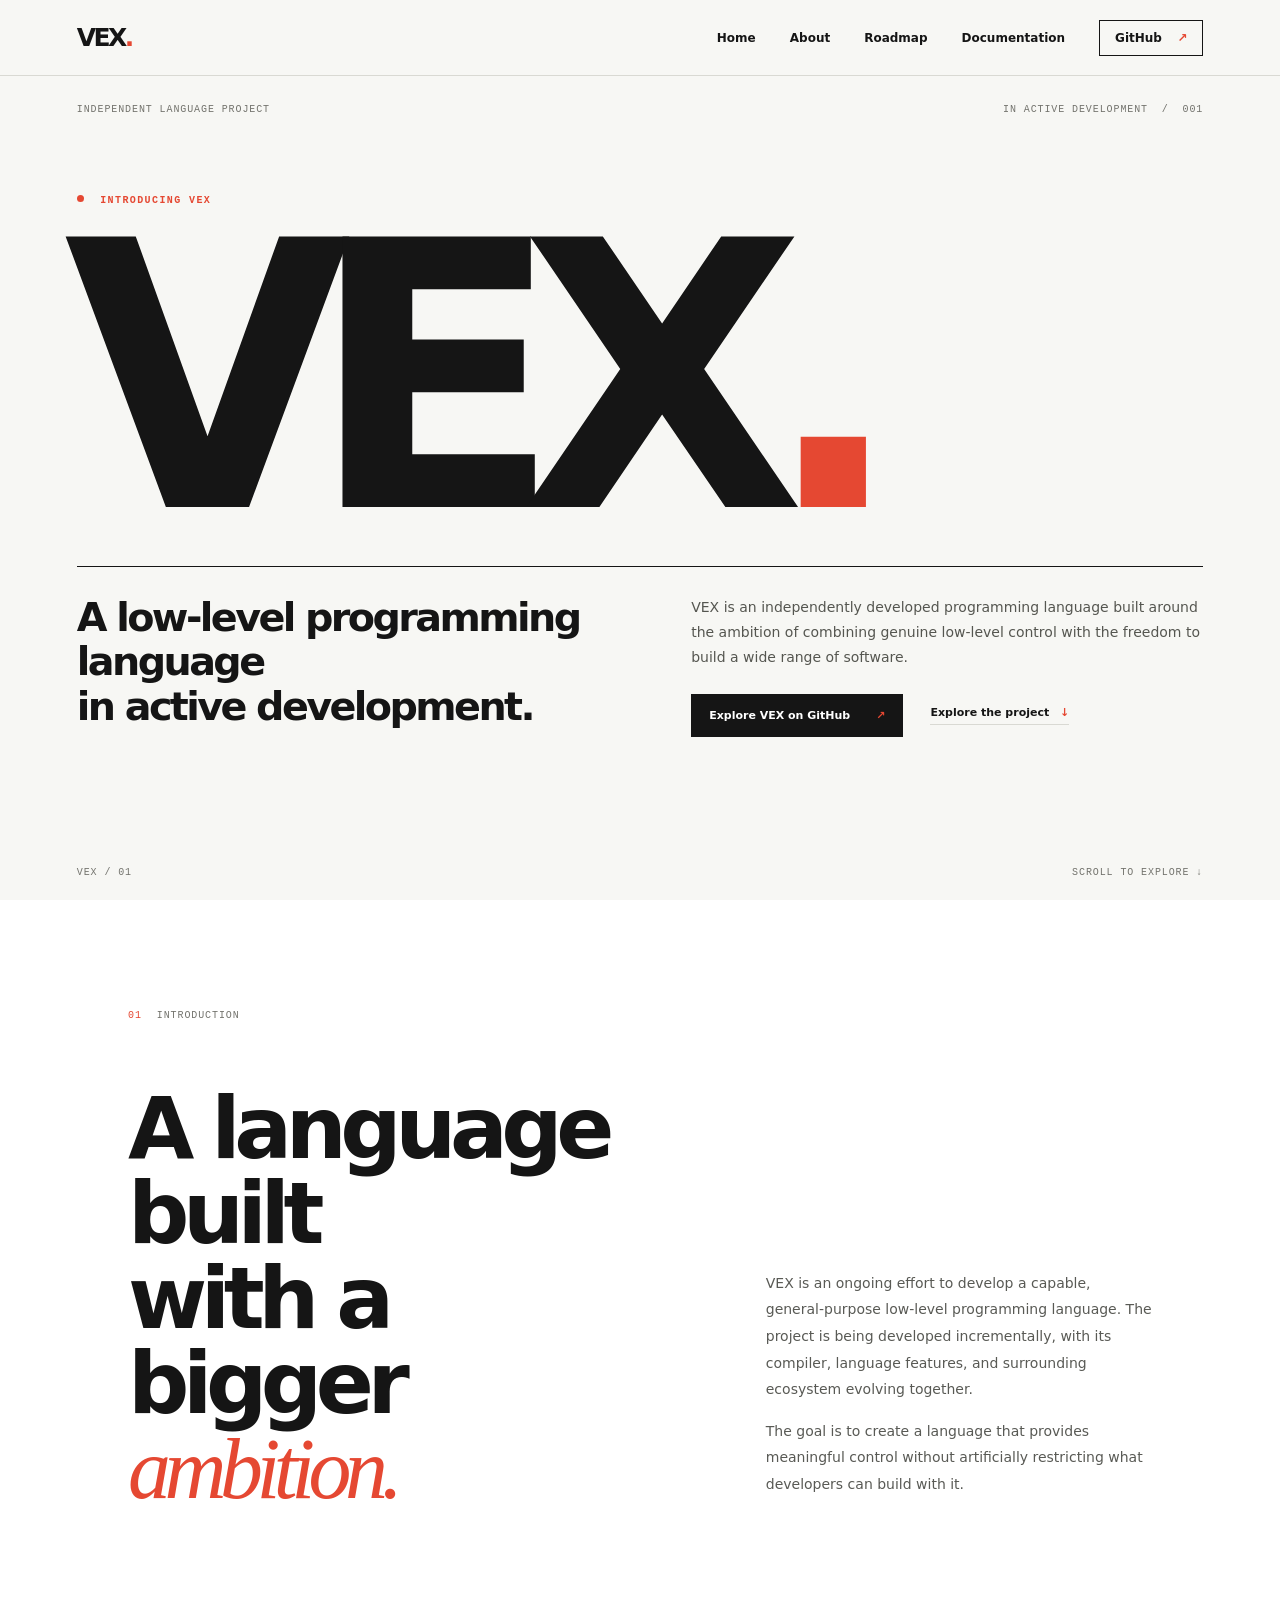
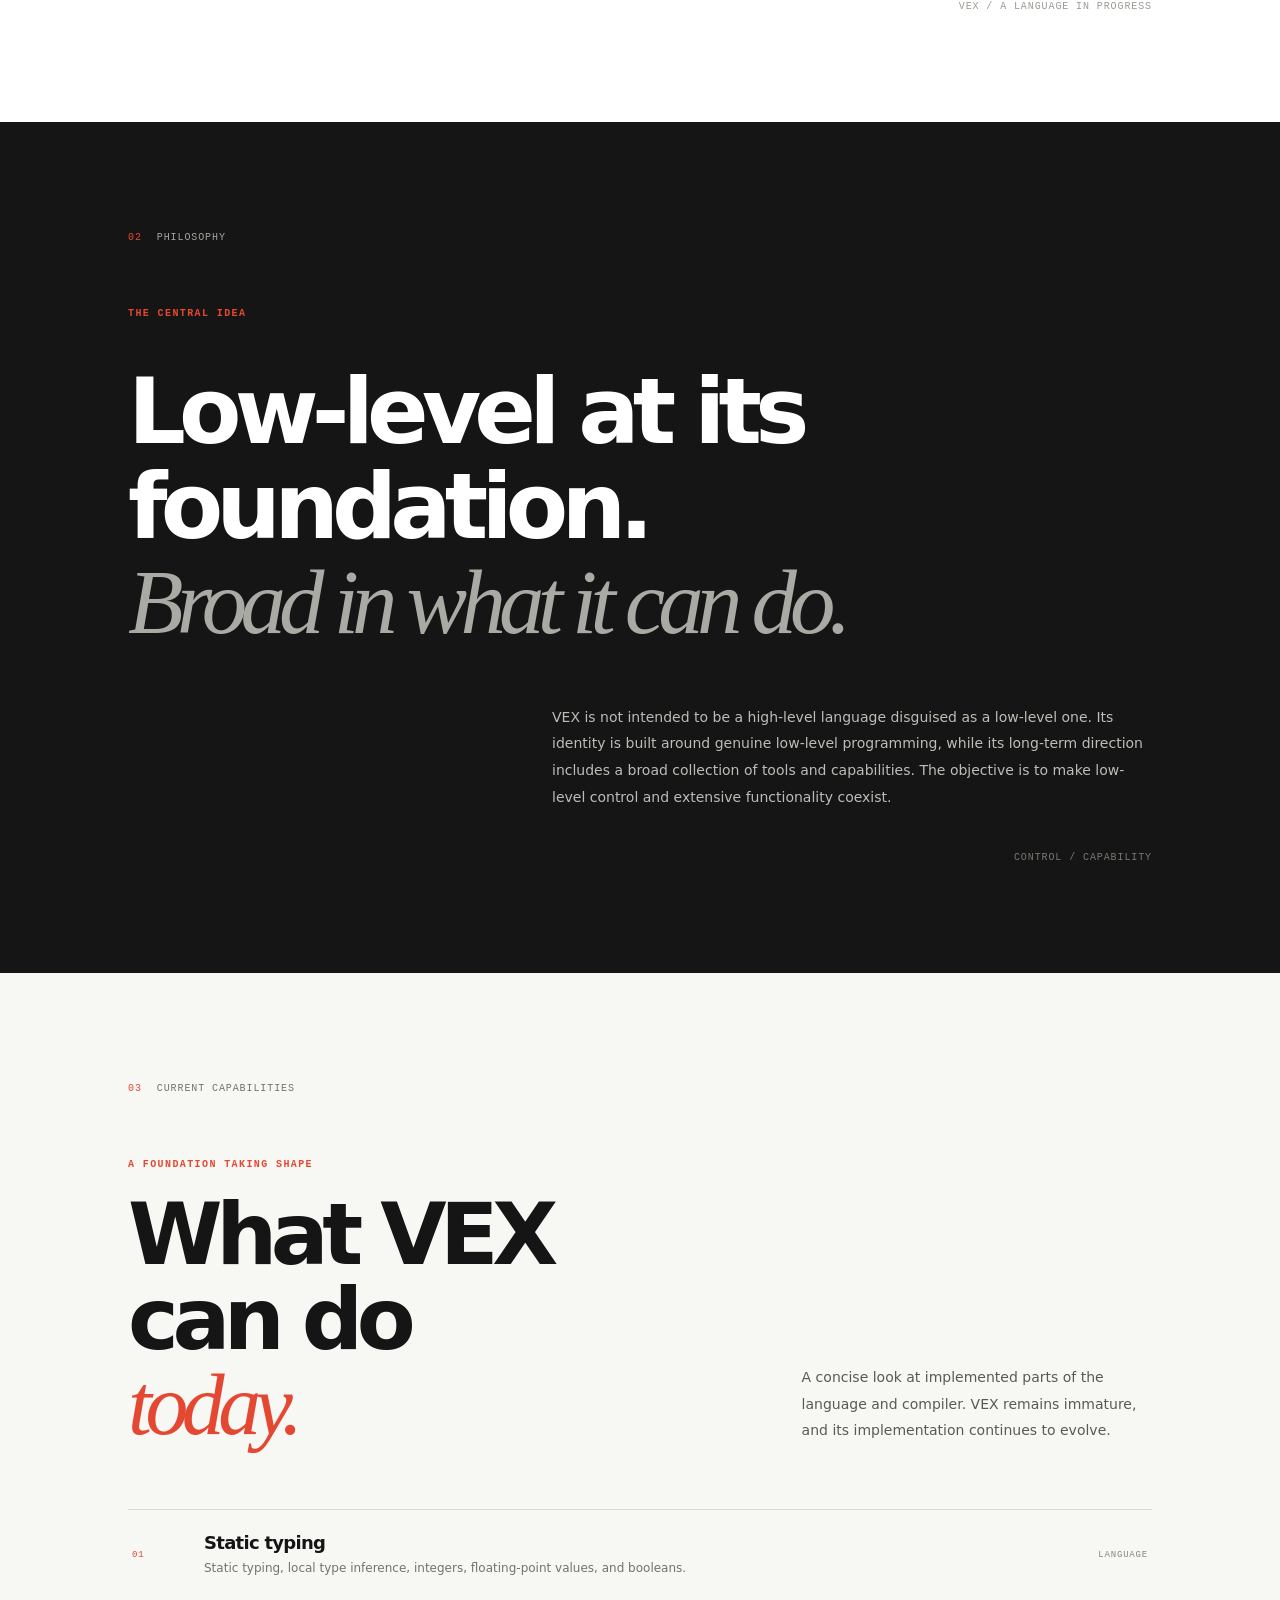
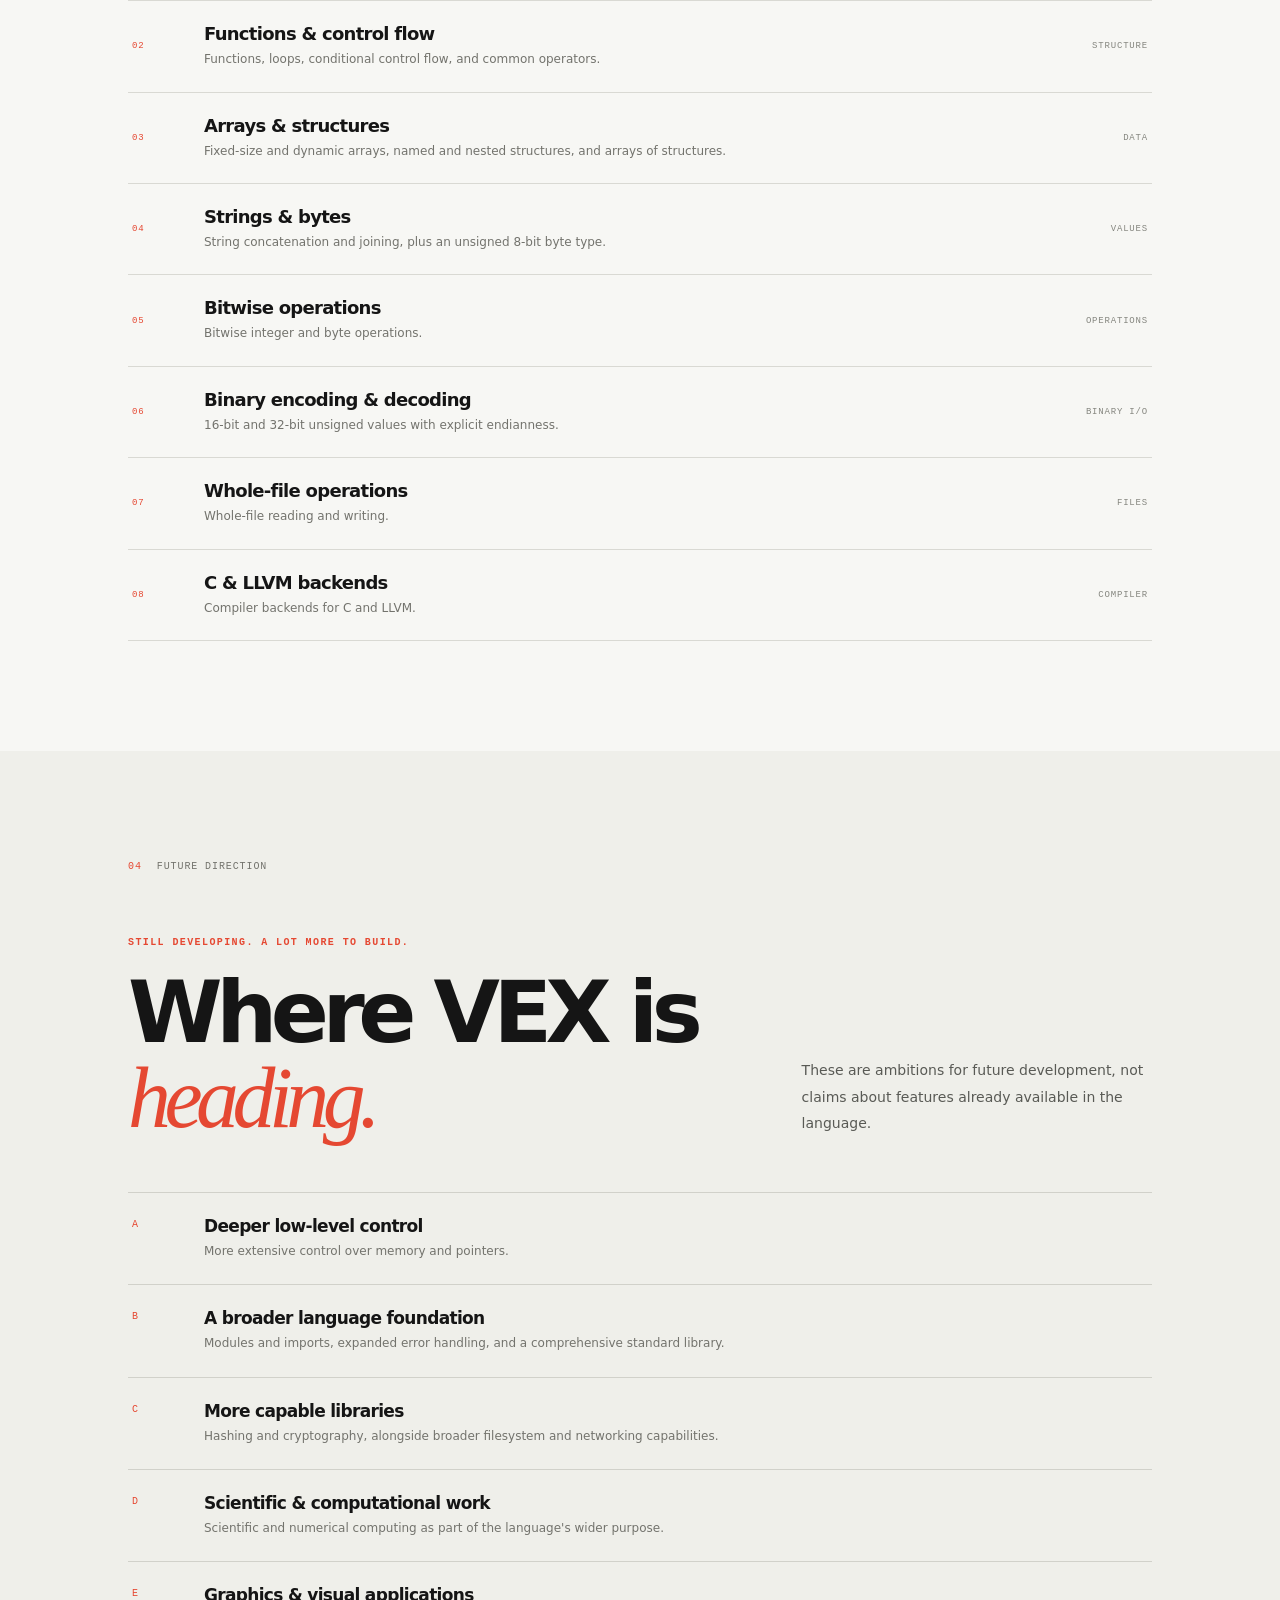
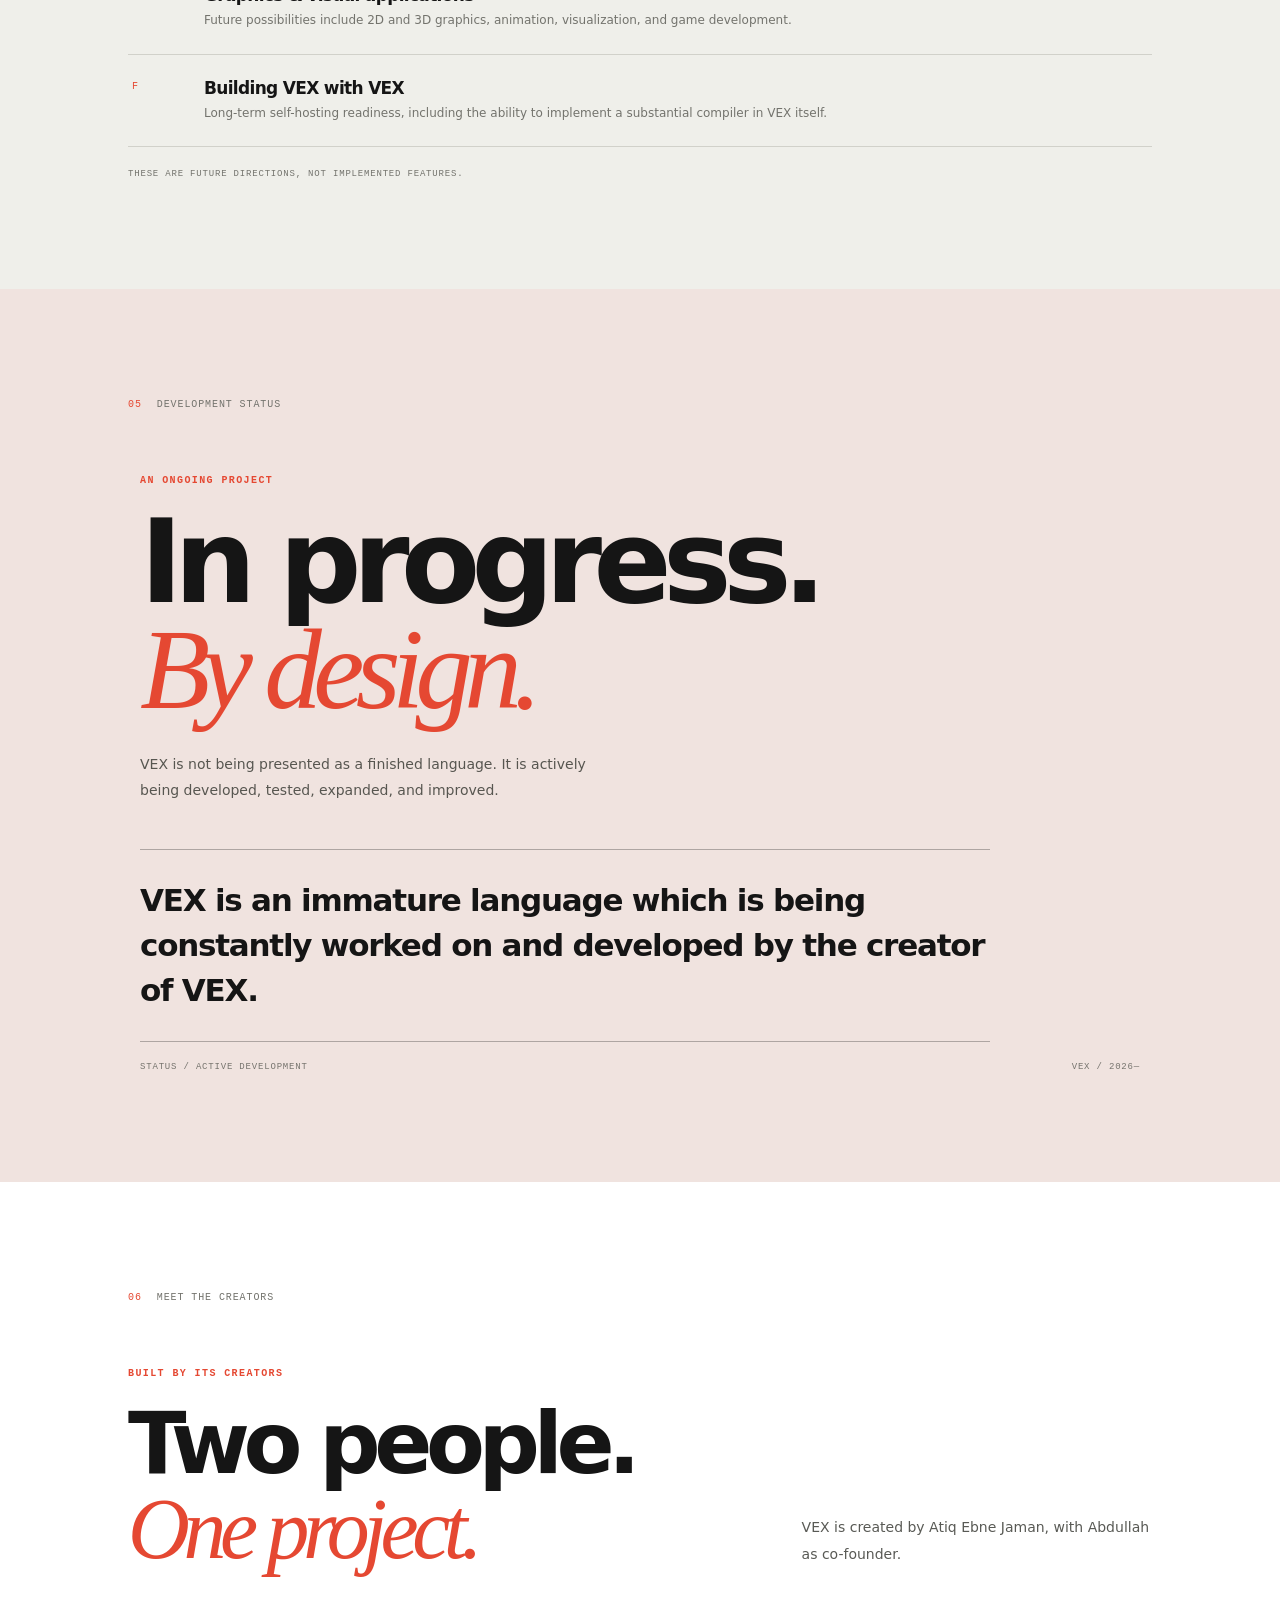
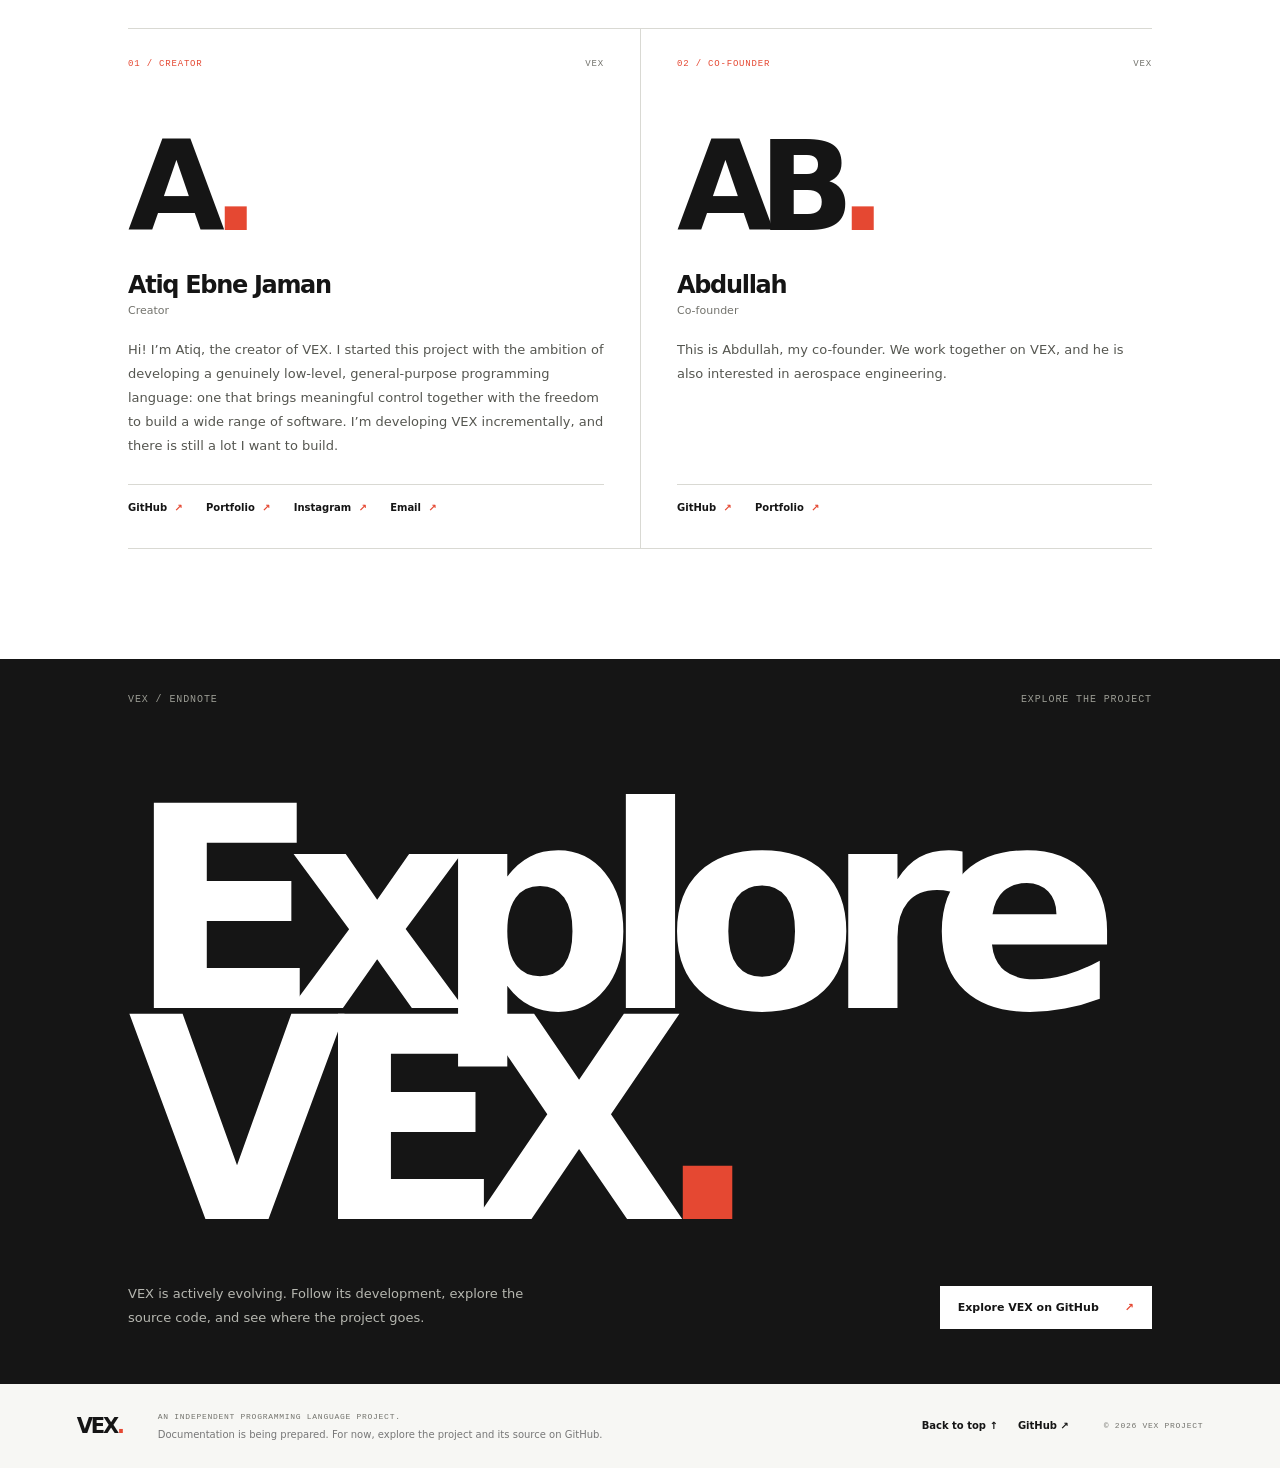
==== index.html @ d4cd7269 "Tighten capability descriptions and distinguish co-founder initials" ====
<!doctype html>
<html lang="en">
<head>
  <meta charset="utf-8">
  <meta name="viewport" content="width=device-width, initial-scale=1">
  <meta name="theme-color" content="#f7f7f4">
  <meta name="description" content="VEX is an independently developed, low-level general-purpose programming language created by Atiq Ebne Jaman, with Abdullah as co-founder.">
  <title>VEX — Low-level, general-purpose.</title>
  <link rel="stylesheet" href="styles.css">
</head>
<body>
  <header class="site-header">
    <a class="wordmark" href="#home" aria-label="VEX home">VEX<span>.</span></a>
    <button class="menu-toggle" type="button" aria-expanded="false" aria-controls="primary-nav" aria-label="Open navigation">
      <span></span><span></span>
    </button>
    <nav id="primary-nav" class="primary-nav" aria-label="Primary navigation">
      <a href="#home">Home</a>
      <a href="#about">About</a>
      <a href="#roadmap">Roadmap</a>
      <a href="#documentation">Documentation</a>
      <a class="nav-github" href="https://github.com/Atiqxyz/vex" target="_blank" rel="noopener noreferrer">GitHub <span aria-hidden="true">↗</span></a>
    </nav>
  </header>

  <main>
    <section class="hero" id="home">
      <div class="hero-meta mono">
        <span>INDEPENDENT LANGUAGE PROJECT</span>
        <span>IN ACTIVE DEVELOPMENT&nbsp; / &nbsp;001</span>
      </div>
      <div class="hero-main">
        <p class="eyebrow mono"><span class="red-dot"></span> Introducing VEX</p>
        <h1>VEX<span class="hero-mark">.</span></h1>
        <div class="hero-rule"></div>
        <div class="hero-bottom">
          <p class="hero-statement">A low-level programming language<br>in active development.</p>
          <div class="hero-copy">
            <p>VEX is an independently developed programming language built around the ambition of combining genuine low-level control with the freedom to build a wide range of software.</p>
            <div class="hero-actions">
              <a class="button button-dark" href="https://github.com/Atiqxyz/vex" target="_blank" rel="noopener noreferrer">Explore VEX on GitHub <span aria-hidden="true">↗</span></a>
              <a class="text-link" href="#about">Explore the project <span aria-hidden="true">↓</span></a>
            </div>
          </div>
        </div>
      </div>
      <div class="hero-index mono"><span>VEX / 01</span><span>SCROLL TO EXPLORE ↓</span></div>
    </section>

    <section class="intro section" id="about">
      <div class="section-top mono"><span>01</span><span>INTRODUCTION</span></div>
      <div class="split-layout">
        <h2>A language built<br>with a bigger <em>ambition.</em></h2>
        <div class="section-copy">
          <p>VEX is an ongoing effort to develop a capable, general-purpose low-level programming language. The project is being developed incrementally, with its compiler, language features, and surrounding ecosystem evolving together.</p>
          <p>The goal is to create a language that provides meaningful control without artificially restricting what developers can build with it.</p>
        </div>
      </div>
      <div class="section-signature mono">VEX / A LANGUAGE IN PROGRESS</div>
    </section>

    <section class="philosophy section">
      <div class="section-top mono"><span>02</span><span>PHILOSOPHY</span></div>
      <div class="philosophy-content">
        <p class="eyebrow mono">THE CENTRAL IDEA</p>
        <h2>Low-level at its foundation.<br><em>Broad in what it can do.</em></h2>
        <p class="philosophy-copy">VEX is not intended to be a high-level language disguised as a low-level one. Its identity is built around genuine low-level programming, while its long-term direction includes a broad collection of tools and capabilities. The objective is to make low-level control and extensive functionality coexist.</p>
        <span class="philosophy-index mono">CONTROL / CAPABILITY</span>
      </div>
    </section>

    <section class="capabilities section" id="capabilities">
      <div class="section-top mono"><span>03</span><span>CURRENT CAPABILITIES</span></div>
      <div class="section-heading">
        <div>
          <p class="eyebrow mono">A FOUNDATION TAKING SHAPE</p>
          <h2>What VEX can do<br><em>today.</em></h2>
        </div>
        <p class="section-intro">A concise look at implemented parts of the language and compiler. VEX remains immature, and its implementation continues to evolve.</p>
      </div>
      <div class="feature-list">
        <article class="feature-row"><span class="feature-number mono">01</span><div class="feature-text"><h3>Static typing</h3><p>Static typing, local type inference, integers, floating-point values, and booleans.</p></div><span class="feature-type mono">LANGUAGE</span></article>
        <article class="feature-row"><span class="feature-number mono">02</span><div class="feature-text"><h3>Functions & control flow</h3><p>Functions, loops, conditional control flow, and common operators.</p></div><span class="feature-type mono">STRUCTURE</span></article>
        <article class="feature-row"><span class="feature-number mono">03</span><div class="feature-text"><h3>Arrays & structures</h3><p>Fixed-size and dynamic arrays, named and nested structures, and arrays of structures.</p></div><span class="feature-type mono">DATA</span></article>
        <article class="feature-row"><span class="feature-number mono">04</span><div class="feature-text"><h3>Strings & bytes</h3><p>String concatenation and joining, plus an unsigned 8-bit byte type.</p></div><span class="feature-type mono">VALUES</span></article>
        <article class="feature-row"><span class="feature-number mono">05</span><div class="feature-text"><h3>Bitwise operations</h3><p>Bitwise integer and byte operations.</p></div><span class="feature-type mono">OPERATIONS</span></article>
        <article class="feature-row"><span class="feature-number mono">06</span><div class="feature-text"><h3>Binary encoding & decoding</h3><p>16-bit and 32-bit unsigned values with explicit endianness.</p></div><span class="feature-type mono">BINARY I/O</span></article>
        <article class="feature-row"><span class="feature-number mono">07</span><div class="feature-text"><h3>Whole-file operations</h3><p>Whole-file reading and writing.</p></div><span class="feature-type mono">FILES</span></article>
        <article class="feature-row"><span class="feature-number mono">08</span><div class="feature-text"><h3>C & LLVM backends</h3><p>Compiler backends for C and LLVM.</p></div><span class="feature-type mono">COMPILER</span></article>
      </div>
    </section>

    <section class="future section" id="roadmap">
      <div class="section-top mono"><span>04</span><span>FUTURE DIRECTION</span></div>
      <div class="section-heading future-heading">
        <div>
          <p class="eyebrow mono">STILL DEVELOPING. A LOT MORE TO BUILD.</p>
          <h2>Where VEX is<br><em>heading.</em></h2>
        </div>
        <p class="section-intro">These are ambitions for future development, not claims about features already available in the language.</p>
      </div>
      <div class="future-list">
        <article class="future-row"><span class="future-number mono">A</span><div><h3>Deeper low-level control</h3><p>More extensive control over memory and pointers.</p></div></article>
        <article class="future-row"><span class="future-number mono">B</span><div><h3>A broader language foundation</h3><p>Modules and imports, expanded error handling, and a comprehensive standard library.</p></div></article>
        <article class="future-row"><span class="future-number mono">C</span><div><h3>More capable libraries</h3><p>Hashing and cryptography, alongside broader filesystem and networking capabilities.</p></div></article>
        <article class="future-row"><span class="future-number mono">D</span><div><h3>Scientific & computational work</h3><p>Scientific and numerical computing as part of the language's wider purpose.</p></div></article>
        <article class="future-row"><span class="future-number mono">E</span><div><h3>Graphics & visual applications</h3><p>Future possibilities include 2D and 3D graphics, animation, visualization, and game development.</p></div></article>
        <article class="future-row"><span class="future-number mono">F</span><div><h3>Building VEX with VEX</h3><p>Long-term self-hosting readiness, including the ability to implement a substantial compiler in VEX itself.</p></div></article>
      </div>
      <p class="future-note mono">THESE ARE FUTURE DIRECTIONS, NOT IMPLEMENTED FEATURES.</p>
    </section>

    <section class="status section">
      <div class="section-top mono"><span>05</span><span>DEVELOPMENT STATUS</span></div>
      <div class="status-content">
        <p class="eyebrow mono">AN ONGOING PROJECT</p>
        <h2>In progress.<br><em>By design.</em></h2>
        <p class="status-copy">VEX is not being presented as a finished language. It is actively being developed, tested, expanded, and improved.</p>
        <blockquote>VEX is an immature language which is being constantly worked on and developed by the creator of VEX.</blockquote>
        <div class="status-footer mono"><span>STATUS / ACTIVE DEVELOPMENT</span><span>VEX / 2026—</span></div>
      </div>
    </section>

    <section class="people section" id="people">
      <div class="section-top mono"><span>06</span><span>MEET THE CREATORS</span></div>
      <div class="section-heading people-heading">
        <div>
          <p class="eyebrow mono">BUILT BY ITS CREATORS</p>
          <h2>Two people.<br><em>One project.</em></h2>
        </div>
        <p class="section-intro">VEX is created by Atiq Ebne Jaman, with Abdullah as co-founder.</p>
      </div>
      <div class="people-grid">
        <article class="person">
          <div class="person-meta mono"><span>01 / CREATOR</span><span>VEX</span></div>
          <div class="person-initials" aria-hidden="true">A<span>.</span></div>
          <h3>Atiq Ebne Jaman</h3>
          <p class="person-role">Creator</p>
          <p class="person-bio">Hi! I’m Atiq, the creator of VEX. I started this project with the ambition of developing a genuinely low-level, general-purpose programming language: one that brings meaningful control together with the freedom to build a wide range of software. I’m developing VEX incrementally, and there is still a lot I want to build.</p>
          <div class="person-links">
            <a href="https://github.com/Atiqxyz" target="_blank" rel="noopener noreferrer">GitHub <span>↗</span></a>
            <a href="https://atiq.onrender.com/" target="_blank" rel="noopener noreferrer">Portfolio <span>↗</span></a>
            <a href="https://www.instagram.com/atiqookin/" target="_blank" rel="noopener noreferrer">Instagram <span>↗</span></a>
            <a href="mailto:atiqongithub@gmail.com">Email <span>↗</span></a>
          </div>
        </article>
        <article class="person">
          <div class="person-meta mono"><span>02 / CO-FOUNDER</span><span>VEX</span></div>
          <div class="person-initials" aria-hidden="true">AB<span>.</span></div>
          <h3>Abdullah</h3>
          <p class="person-role">Co-founder</p>
          <p class="person-bio">This is Abdullah, my co-founder. We work together on VEX, and he is also interested in aerospace engineering.</p>
          <div class="person-links">
            <a href="https://github.com/Abdullah6926/" target="_blank" rel="noopener noreferrer">GitHub <span>↗</span></a>
            <a href="https://abdullah6926.github.io/ABDULLAHPerssonalProfile/" target="_blank" rel="noopener noreferrer">Portfolio <span>↗</span></a>
          </div>
        </article>
      </div>
    </section>

    <section class="closing section">
      <div class="closing-top mono"><span>VEX / ENDNOTE</span><span>EXPLORE THE PROJECT</span></div>
      <h2>Explore<br>VEX<span>.</span></h2>
      <div class="closing-bottom">
        <p>VEX is actively evolving. Follow its development, explore the source code, and see where the project goes.</p>
        <a class="button button-light" href="https://github.com/Atiqxyz/vex" target="_blank" rel="noopener noreferrer">Explore VEX on GitHub <span aria-hidden="true">↗</span></a>
      </div>
    </section>
  </main>

  <footer class="site-footer">
    <a class="footer-mark" href="#home">VEX<span>.</span></a>
    <div class="footer-center">
      <p class="mono">AN INDEPENDENT PROGRAMMING LANGUAGE PROJECT.</p>
      <p class="documentation-note" id="documentation">Documentation is being prepared. For now, explore the project and its source on GitHub.</p>
    </div>
    <div class="footer-links"><a href="#home">Back to top ↑</a><a href="https://github.com/Atiqxyz/vex" target="_blank" rel="noopener noreferrer">GitHub ↗</a></div>
    <span class="footer-copy mono">© <span id="year">2026</span> VEX PROJECT</span>
  </footer>
  <script src="script.js"></script>
</body>
</html>
---- styles.css ----
:root{
  --paper:#f7f7f4;
  --white:#fff;
  --ink:#151515;
  --muted:#73736d;
  --line:#d9d9d3;
  --soft:#efefea;
  --accent:#e54832;
  --sans:Inter,ui-sans-serif,system-ui,-apple-system,BlinkMacSystemFont,"Segoe UI",sans-serif;
  --mono:"SFMono-Regular",Consolas,"Liberation Mono",monospace;
}
*{box-sizing:border-box}
html{scroll-behavior:smooth;scroll-padding-top:82px}
body{margin:0;background:var(--paper);color:var(--ink);font-family:var(--sans);-webkit-font-smoothing:antialiased}
a{color:inherit;text-decoration:none}
button{font:inherit}
.mono{font-family:var(--mono);font-size:10px;letter-spacing:.09em;text-transform:uppercase}
.site-header{height:76px;padding:0 6vw;display:flex;align-items:center;justify-content:space-between;border-bottom:1px solid var(--line);position:sticky;top:0;z-index:20;background:rgba(247,247,244,.96);backdrop-filter:blur(10px)}
.wordmark,.footer-mark{font-size:25px;font-weight:850;letter-spacing:-.105em}
.wordmark span,.footer-mark span{color:var(--accent)}
.primary-nav{display:flex;align-items:center;gap:34px;font-size:12px;font-weight:600}
.primary-nav a{transition:color .18s ease}
.primary-nav a:hover,.footer-links a:hover,.person-links a:hover{color:var(--accent)}
.nav-github{border:1px solid var(--ink);padding:10px 15px}
.nav-github span{color:var(--accent);margin-left:11px}
.menu-toggle{display:none}
.hero{min-height:calc(100svh - 76px);padding:28px 6vw 22px;display:flex;flex-direction:column;overflow:hidden}
.hero-meta,.hero-index{display:flex;justify-content:space-between;color:var(--muted)}
.hero-main{width:100%;max-width:1500px;margin:auto}
.eyebrow{margin:0;color:var(--accent);font-size:10px;font-weight:650;letter-spacing:.14em}
.red-dot{display:inline-block;width:7px;height:7px;margin:0 9px 1px 0;border-radius:50%;background:var(--accent)}
.hero h1{font-size:clamp(150px,29vw,430px);line-height:.76;letter-spacing:-.115em;font-weight:850;margin:32px 0 46px  -.035em}
.hero-mark{color:var(--accent)}
.hero-rule{height:1px;background:var(--ink);width:100%}
.hero-bottom{display:grid;grid-template-columns:1fr 1fr;gap:8vw;padding-top:28px}
.hero-statement{font-size:clamp(22px,3.1vw,43px);line-height:1.12;letter-spacing:-.065em;font-weight:650;margin:0}
.hero-copy{max-width:560px}
.hero-copy>p{font-size:14px;line-height:1.8;color:#555650;margin:0 0 24px}
.hero-actions{display:flex;align-items:center;gap:27px;flex-wrap:wrap}
.button{display:inline-flex;align-items:center;justify-content:space-between;gap:26px;padding:15px 18px;font-size:11px;font-weight:700;transition:background .2s,color .2s,transform .2s}
.button:hover{transform:translateY(-2px)}
.button-dark{background:var(--ink);color:var(--white)}
.button-dark:hover{background:var(--accent)}
.button-dark span,.button-light span{color:var(--accent)}
.text-link{font-size:11px;font-weight:650;border-bottom:1px solid var(--line);padding:0 0 5px}
.text-link span{color:var(--accent);margin-left:7px}
.hero-index{padding-top:50px;color:var(--muted)}
.section{padding:110px 10vw;position:relative}
.section-top{display:flex;align-items:center;gap:15px;margin-bottom:65px;color:var(--muted)}
.section-top span:first-child{color:var(--accent)}
.split-layout{display:grid;grid-template-columns:1.15fr .85fr;gap:9vw;align-items:end;max-width:1300px;margin:0 auto}
h2{font-weight:690;letter-spacing:-.075em}
.split-layout h2,.section-heading h2{font-size:clamp(47px,6.7vw,92px);line-height:.99;margin:0}
h2 em{font-family:Georgia,"Times New Roman",serif;font-weight:400;letter-spacing:-.075em;color:var(--accent)}
.section-copy{max-width:470px}
.section-copy p,.philosophy-copy,.section-intro{font-size:14px;line-height:1.9;color:#595a55;margin:0 0 15px}
.section-signature{margin:88px 0 0 auto;text-align:right;color:#999a92}
.intro{background:var(--white)}
.philosophy{background:var(--ink);color:var(--white)}
.philosophy .section-top{color:#a5a59e}
.philosophy-content{max-width:1180px;margin:0 auto}
.philosophy .eyebrow{color:var(--accent)}
.philosophy h2{font-size:clamp(45px,7.1vw,98px);line-height:1.05;margin:45px 0 53px}
.philosophy h2 em{color:#a9aaa4}
.philosophy-copy{max-width:600px;color:#bcbdb6;margin-left:auto}
.philosophy-index{display:block;text-align:right;color:#777971;margin-top:42px}
.capabilities{background:var(--paper)}
.section-heading{display:grid;grid-template-columns:1fr .6fr;gap:7vw;align-items:end;max-width:1300px;margin:0 auto 60px}
.section-heading .eyebrow{margin-bottom:22px}
.section-intro{max-width:390px;margin:0 0 5px}
.feature-list{max-width:1250px;margin:0 auto;border-top:1px solid var(--line)}
.feature-row{display:grid;grid-template-columns:48px 1fr 115px;gap:24px;align-items:center;padding:22px 4px;border-bottom:1px solid var(--line);transition:padding .2s ease}
.feature-row:hover{padding-left:13px}
.feature-number,.feature-type{font-size:9px;color:var(--accent)}
.feature-text h3,.future-row h3{font-size:18px;letter-spacing:-.04em;margin:0 0 5px;font-weight:650}
.feature-text p,.future-row p{font-size:12px;line-height:1.7;color:var(--muted);margin:0}
.feature-type{text-align:right;color:#85867f}
.future{background:var(--soft)}
.future-heading{margin-bottom:50px}
.future-list{max-width:1250px;margin:0 auto;border-top:1px solid #d1d1ca}
.future-row{display:grid;grid-template-columns:48px 1fr;gap:24px;padding:23px 4px;border-bottom:1px solid #d1d1ca;align-items:start}
.future-number{color:var(--accent);font-size:10px;padding-top:3px}
.future-row h3{font-size:17px}
.future-note{max-width:1250px;margin:22px auto 0;color:var(--muted);font-size:9px}
.status{background:#f0e3df}
.status-content{max-width:1000px;margin:0 auto}
.status .eyebrow{margin-bottom:23px}
.status h2{font-size:clamp(60px,9vw,122px);line-height:.92;margin:0 0 30px}
.status h2 em{color:var(--accent)}
.status-copy{max-width:480px;color:#575650;font-size:14px;line-height:1.85;margin:0 0 45px}
.status blockquote{max-width:850px;font-size:clamp(19px,2.6vw,31px);line-height:1.45;letter-spacing:-.04em;font-weight:600;margin:0;padding:28px 0;border-top:1px solid rgba(21,21,21,.3);border-bottom:1px solid rgba(21,21,21,.3)}
.status-footer{display:flex;justify-content:space-between;color:#76746e;margin-top:20px;font-size:9px}
.people{background:var(--white)}
.people-heading{margin-bottom:55px}
.people-grid{display:grid;grid-template-columns:1fr 1fr;max-width:1250px;margin:0 auto;border-top:1px solid var(--line);border-bottom:1px solid var(--line)}
.person{padding:30px 36px 35px 0}
.person+ .person{border-left:1px solid var(--line);padding-left:36px;padding-right:0}
.person-meta{display:flex;justify-content:space-between;color:var(--muted);font-size:9px}
.person-meta span:first-child{color:var(--accent)}
.person-initials{font-size:clamp(76px,10vw,125px);font-weight:800;letter-spacing:-.12em;line-height:1;margin:55px 0 22px}
.person-initials span{color:var(--accent)}
.person h3{font-size:24px;letter-spacing:-.055em;margin:0}
.person-role{font-size:11px;color:var(--muted);margin:5px 0 21px}
.person-bio{font-size:13px;line-height:1.85;color:#555650;max-width:520px;min-height:120px;margin:0 0 26px}
.person-links{display:flex;gap:13px 23px;flex-wrap:wrap;border-top:1px solid var(--line);padding-top:17px}
.person-links a{font-size:10px;font-weight:700;transition:color .18s}
.person-links a span{color:var(--accent);margin-left:4px}
.closing{background:var(--ink);color:var(--white);min-height:580px;padding-top:35px;padding-bottom:55px}
.closing-top{display:flex;justify-content:space-between;color:#9b9c94}
.closing h2{font-size:clamp(115px,22vw,300px);line-height:.75;letter-spacing:-.12em;margin:100px 0 55px}
.closing h2 span{color:var(--accent)}
.closing-bottom{display:flex;justify-content:space-between;align-items:end;gap:30px}
.closing-bottom p{max-width:400px;color:#b6b7b0;font-size:13px;line-height:1.8;margin:0}
.button-light{background:var(--white);color:var(--ink)}
.button-light:hover{background:var(--accent);color:var(--white)}
.site-footer{display:grid;grid-template-columns:auto 1fr auto auto;align-items:center;gap:35px;padding:28px 6vw;background:var(--paper)}
.footer-mark{font-size:21px}
.footer-center .mono{font-size:8px;color:var(--muted);margin:0 0 8px}
.documentation-note{font-size:10px;color:#777;margin:0}
.footer-links{display:flex;gap:20px;font-size:10px;font-weight:650}
.footer-copy{white-space:nowrap;color:var(--muted);font-size:8px}
.menu-toggle{border:0;background:none}
@media(prefers-reduced-motion:reduce){html{scroll-behavior:auto}*,*::before,*::after{transition-duration:.01ms!important;animation-duration:.01ms!important}}
@media(max-width:850px){
  .site-header{height:68px;padding:0 6vw}
  .menu-toggle{display:flex;flex-direction:column;gap:6px;padding:12px;z-index:22;cursor:pointer}
  .menu-toggle span{width:22px;height:1px;background:var(--ink);display:block;transition:transform .2s}
  .menu-toggle[aria-expanded=true] span:first-child{transform:translateY(3.5px) rotate(45deg)}
  .menu-toggle[aria-expanded=true] span:last-child{transform:translateY(-3.5px) rotate(-45deg)}
  .primary-nav{position:absolute;left:0;right:0;top:67px;display:none;flex-direction:column;align-items:stretch;gap:0;padding:16px 6vw 24px;background:var(--paper);border-bottom:1px solid var(--line)}
  .primary-nav.is-open{display:flex}
  .primary-nav a{padding:14px 0;border-bottom:1px solid var(--line)}
  .primary-nav .nav-github{margin-top:12px;padding:13px!important;border:1px solid var(--ink);text-align:center}
  .section{padding:86px 7vw}
  .section-top{margin-bottom:48px}
  .split-layout{grid-template-columns:1fr;gap:30px}
  .section-copy{margin-left:auto}
  .section-heading{grid-template-columns:1fr;gap:23px}
  .section-intro{margin-left:auto}
  .philosophy h2{font-size:clamp(43px,8vw,72px)}
  .people-grid{gap:0}
  .person{padding-right:24px}
  .person+.person{padding-left:24px}
  .person-bio{min-height:165px}
  .site-footer{grid-template-columns:auto 1fr;gap:20px 28px}
  .footer-links{grid-column:1;grid-row:2}
  .footer-copy{grid-column:2;grid-row:2;text-align:right}
}
@media(max-width:560px){
  .hero{min-height:calc(100svh - 68px);padding:21px 6vw 18px}
  .hero-meta{font-size:8px;gap:12px}
  .hero-meta span:last-child{text-align:right;max-width:140px}
  .hero h1{font-size:clamp(142px,31vw,210px);margin:48px 0 40px -.045em}
  .hero-bottom{grid-template-columns:1fr;gap:22px;padding-top:23px}
  .hero-statement{font-size:28px}
  .hero-copy>p{font-size:13px}
  .hero-index{font-size:8px;padding-top:38px}
  .section{padding:75px 6vw}
  .section-top{font-size:9px;margin-bottom:38px}
  .split-layout h2,.section-heading h2{font-size:clamp(47px,12vw,68px)}
  .section-copy p,.section-intro{font-size:13px}
  .section-signature{margin-top:56px;font-size:8px}
  .philosophy h2{font-size:clamp(42px,10vw,58px);margin:35px 0}
  .philosophy-copy{font-size:13px}
  .feature-row{grid-template-columns:27px 1fr;gap:14px;padding:20px 0}
  .feature-type{display:none}
  .feature-text h3{font-size:16px}
  .feature-text p,.future-row p{font-size:11px}
  .future-row{grid-template-columns:28px 1fr;gap:14px;padding:20px 0}
  .future-row h3{font-size:16px}
  .status h2{font-size:clamp(58px,14vw,88px)}
  .status-copy{font-size:13px}
  .status blockquote{font-size:21px}
  .status-footer{font-size:8px;gap:20px}
  .people-grid{grid-template-columns:1fr}
  .person,.person+.person{padding:26px 0 30px;border-left:0}
  .person+.person{border-top:1px solid var(--line)}
  .person-initials{font-size:92px;margin:40px 0 15px}
  .person-bio{min-height:0;font-size:12px}
  .closing{min-height:510px}
  .closing-top{font-size:8px;gap:15px}
  .closing h2{font-size:clamp(116px,27vw,160px);margin:120px 0 45px}
  .closing-bottom{align-items:flex-start;flex-direction:column}
  .closing-bottom p{font-size:12px}
  .site-footer{grid-template-columns:1fr 1fr;gap:17px}
  .footer-mark{grid-column:1}
  .footer-center{grid-column:1/-1;grid-row:2}
  .footer-links{grid-column:1;grid-row:3}
  .footer-copy{grid-column:2;grid-row:3}
}
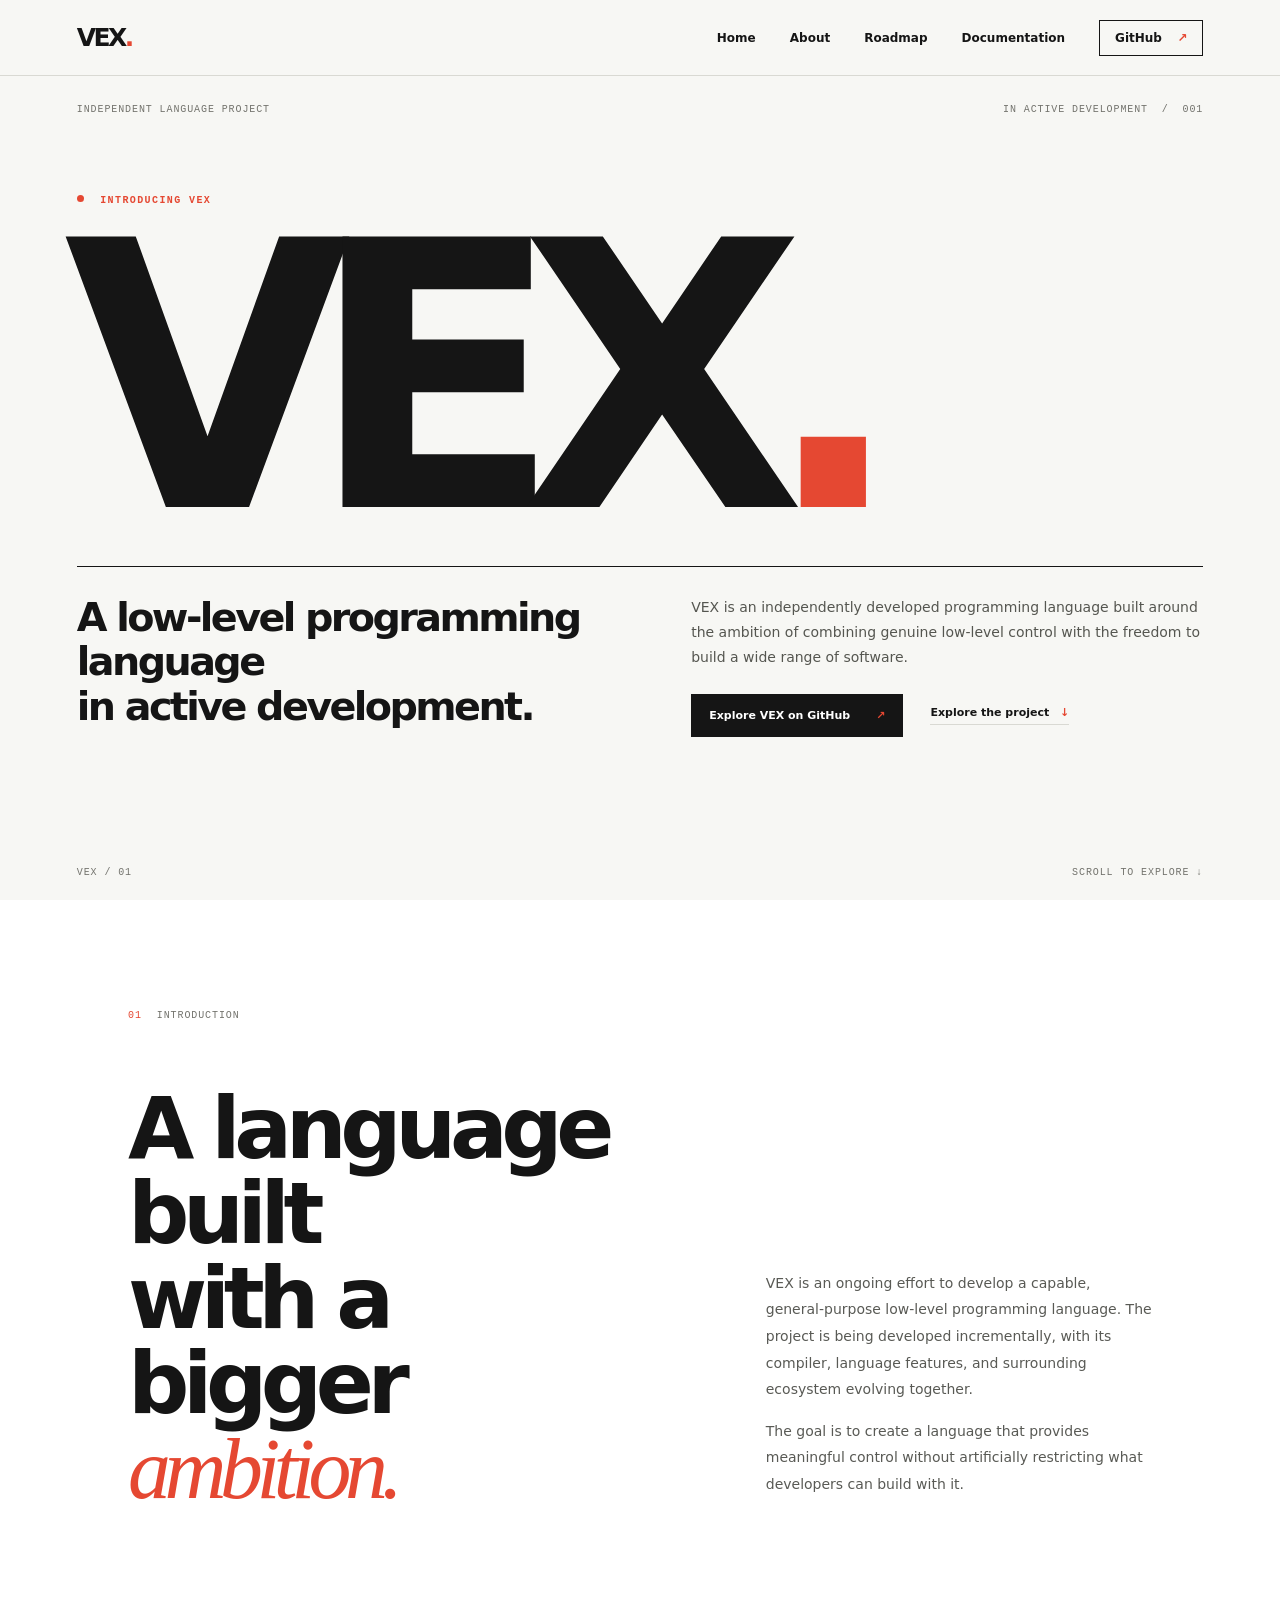
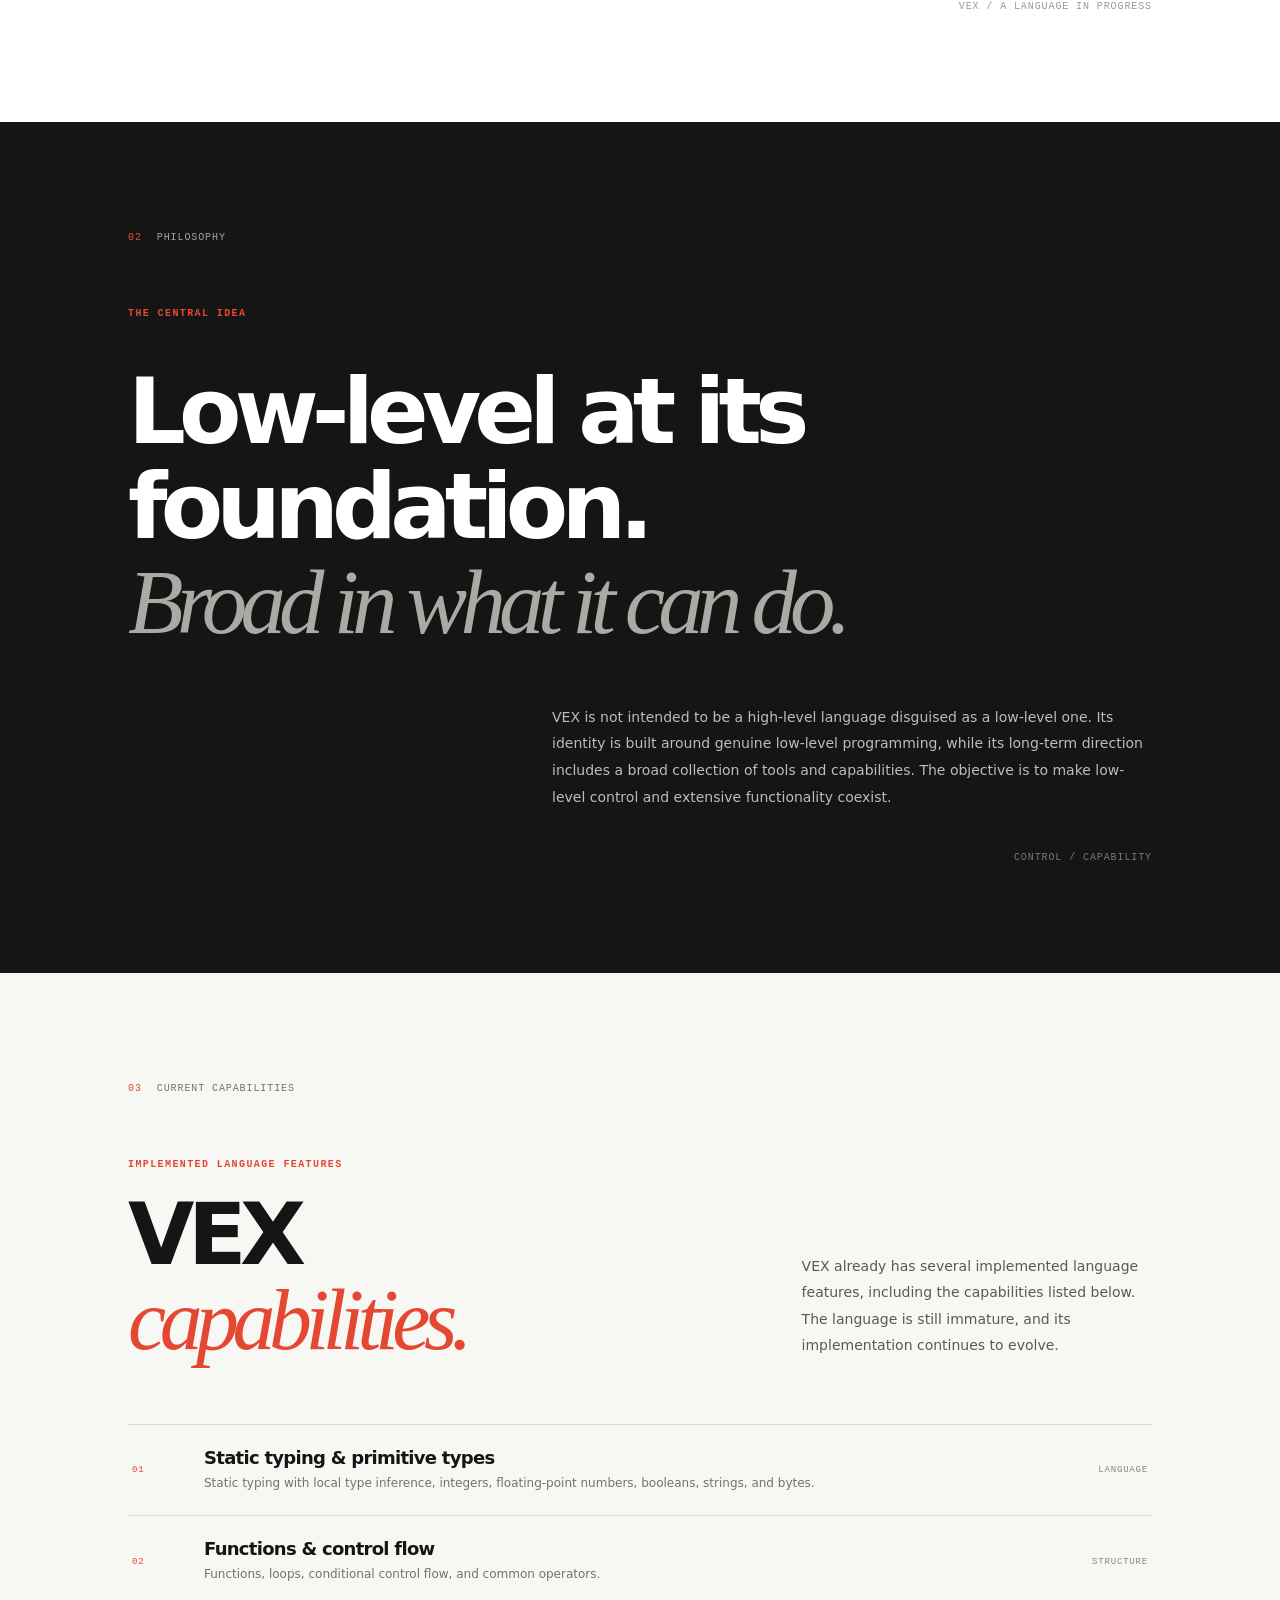
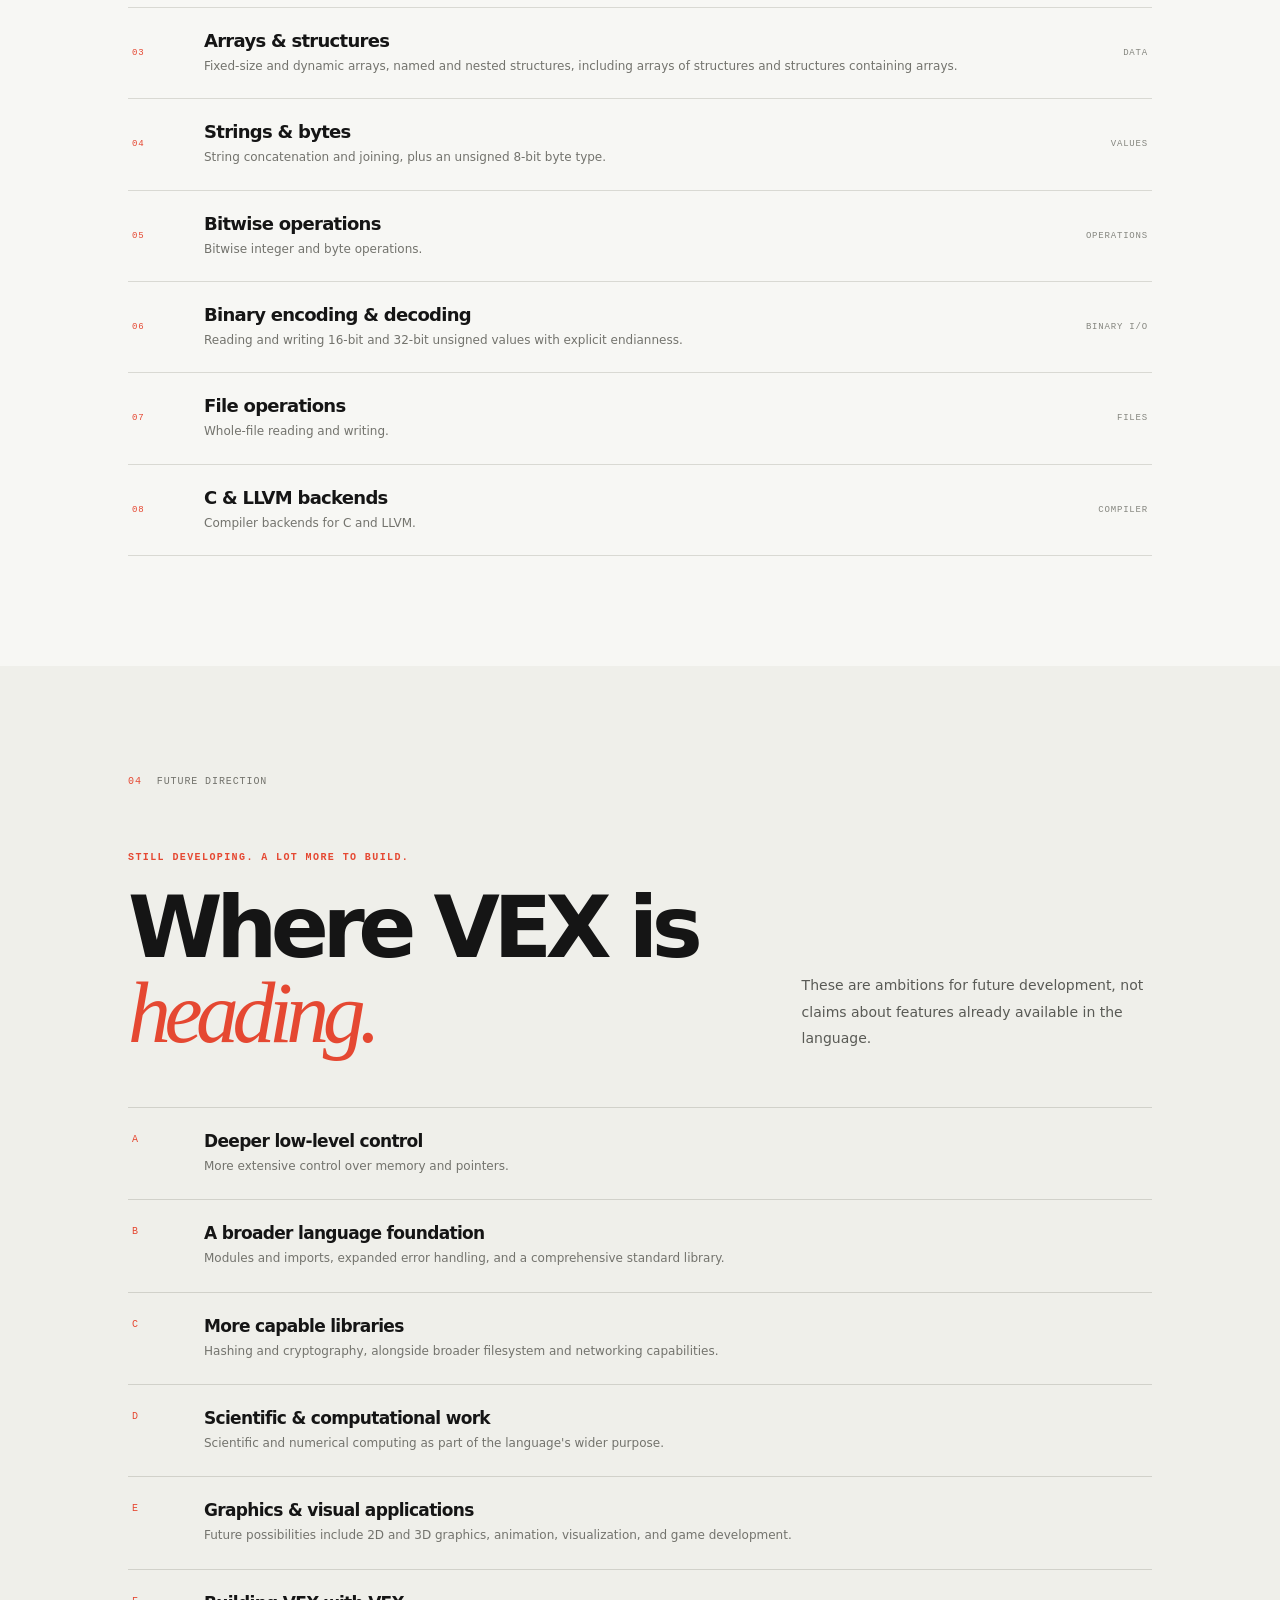
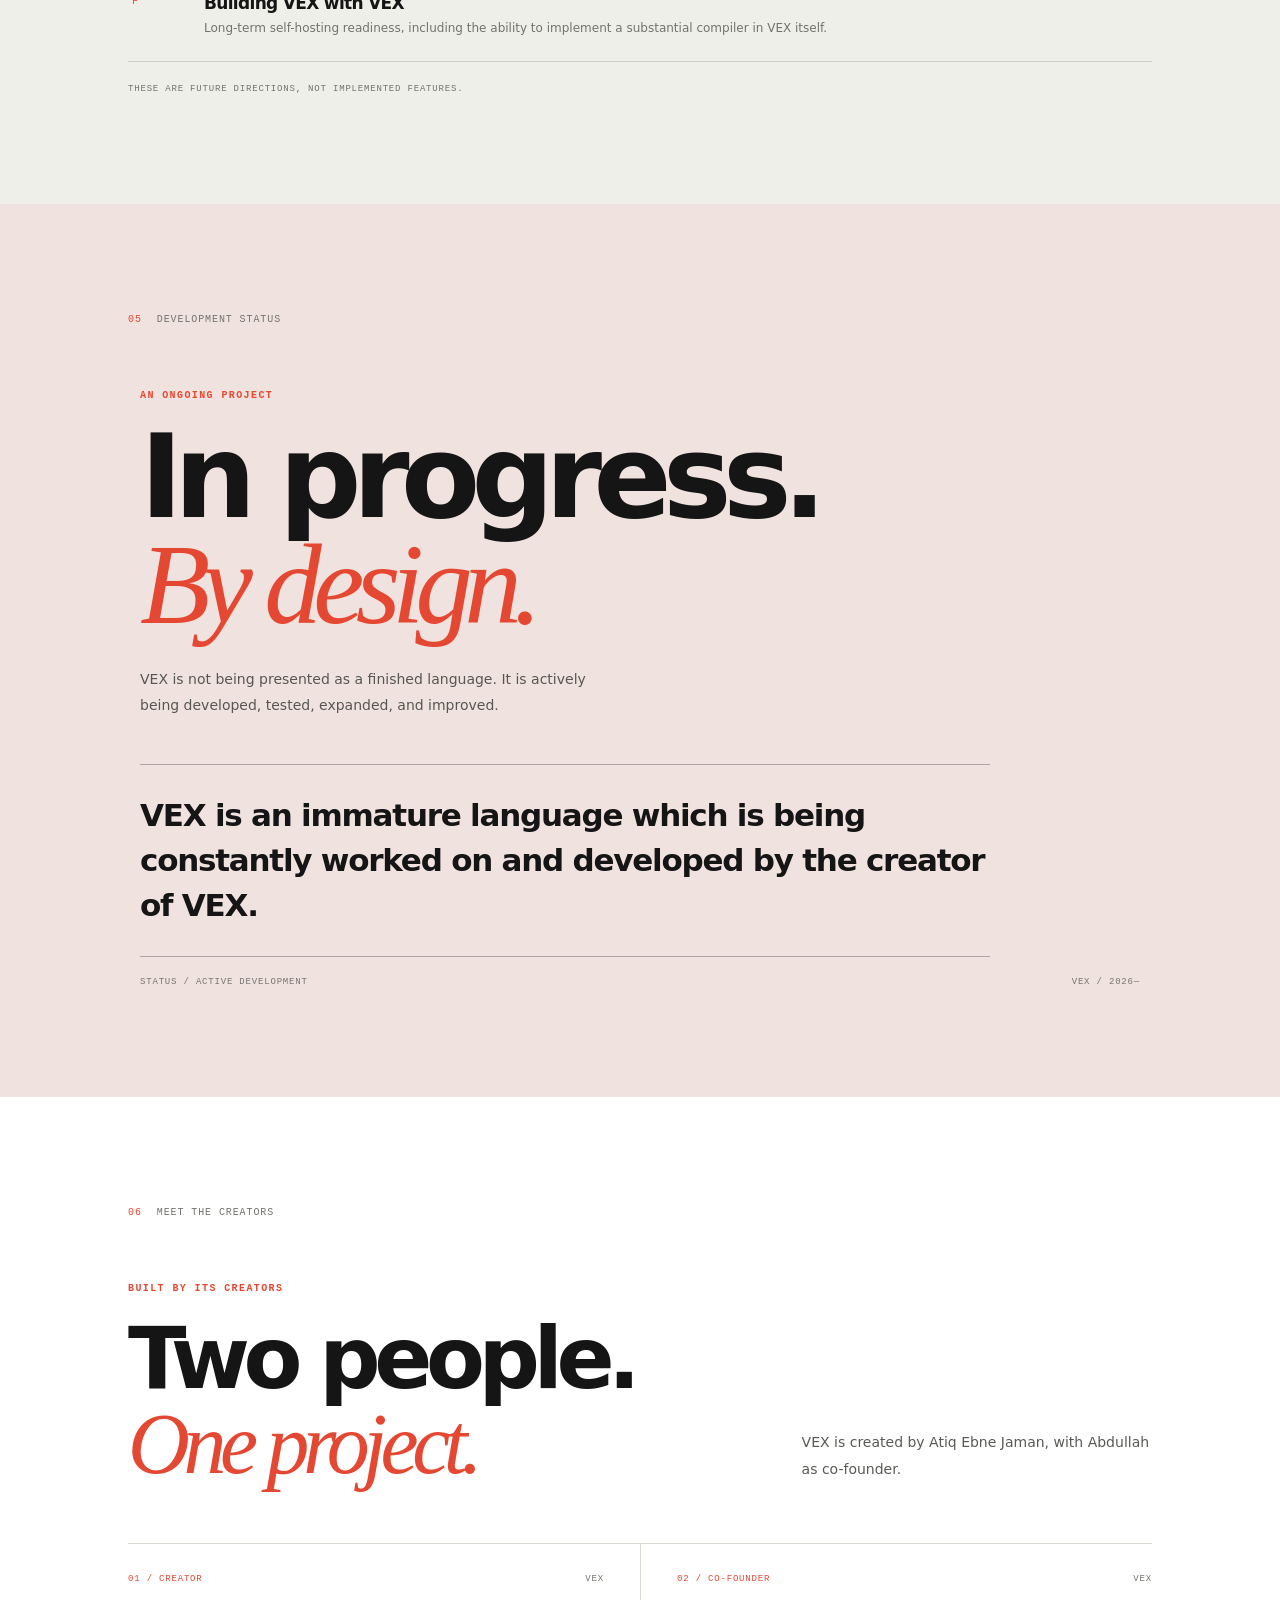
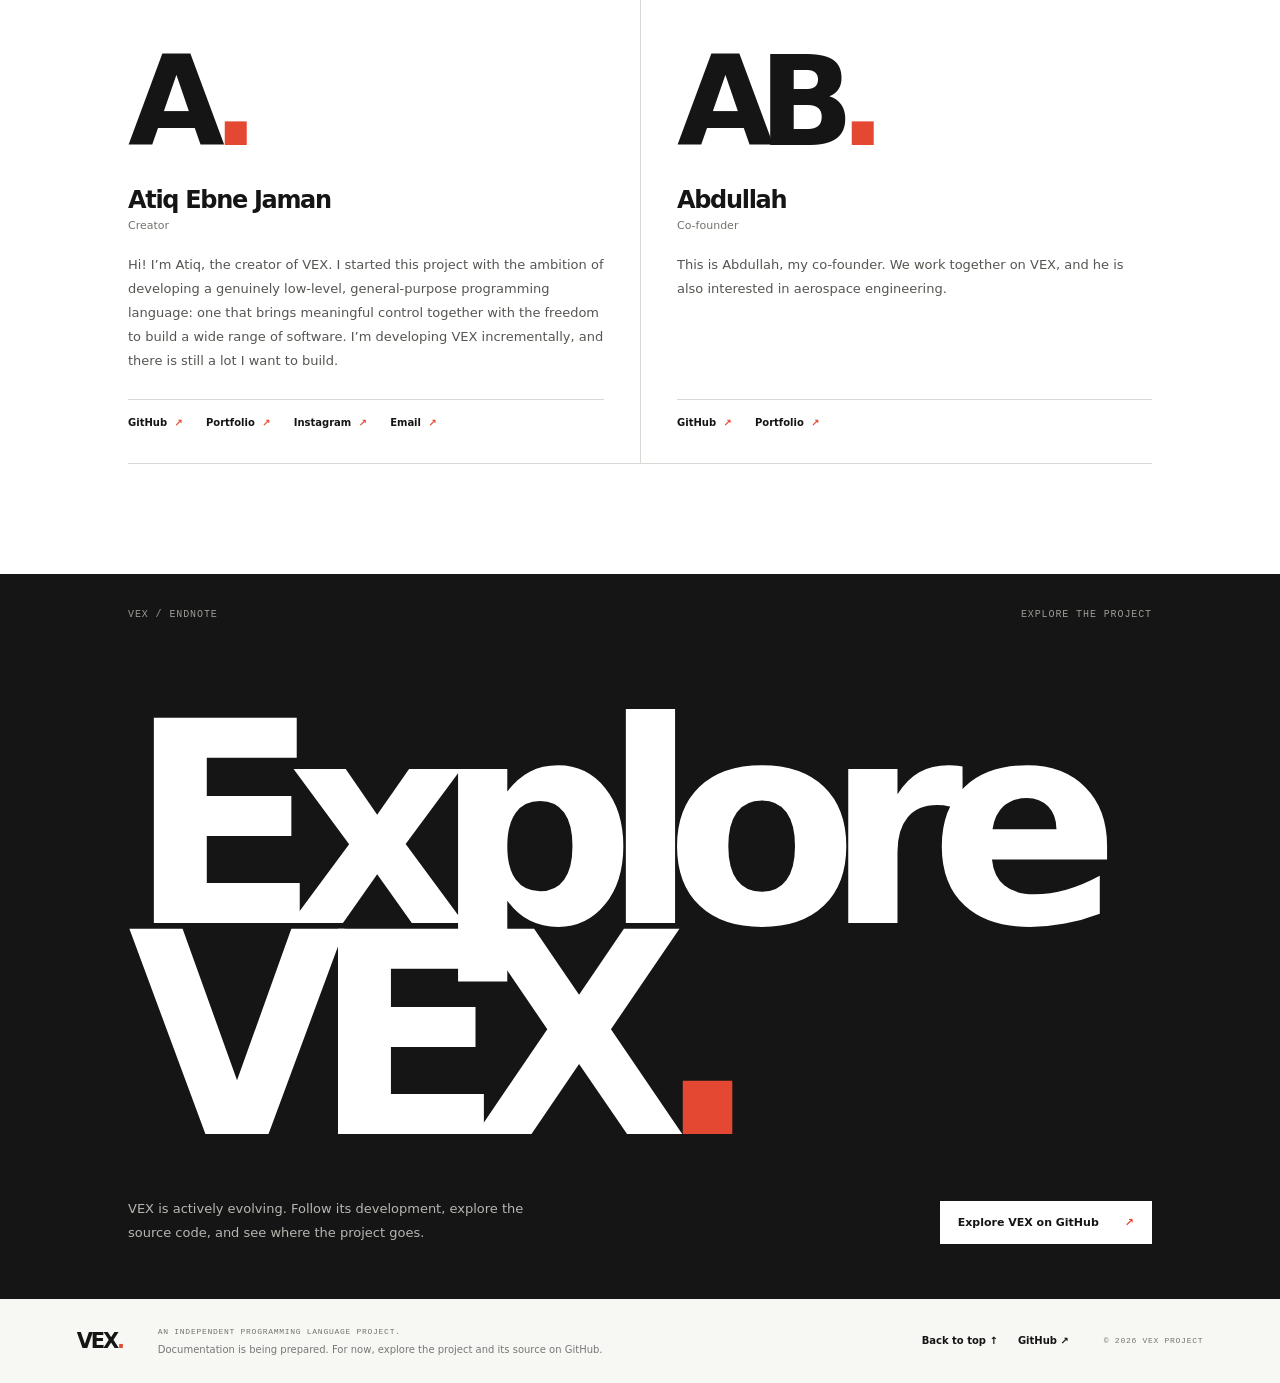
==== commit e359b4a5: "Present the supplied implemented features explicitly as VEX capabilities" ====
--- a/index.html
+++ b/index.html
@@ -73,19 +73,19 @@
       <div class="section-top mono"><span>03</span><span>CURRENT CAPABILITIES</span></div>
       <div class="section-heading">
         <div>
-          <p class="eyebrow mono">A FOUNDATION TAKING SHAPE</p>
-          <h2>What VEX can do<br><em>today.</em></h2>
+          <p class="eyebrow mono">IMPLEMENTED LANGUAGE FEATURES</p>
+          <h2>VEX<br><em>capabilities.</em></h2>
         </div>
-        <p class="section-intro">A concise look at implemented parts of the language and compiler. VEX remains immature, and its implementation continues to evolve.</p>
+        <p class="section-intro">VEX already has several implemented language features, including the capabilities listed below. The language is still immature, and its implementation continues to evolve.</p>
       </div>
       <div class="feature-list">
-        <article class="feature-row"><span class="feature-number mono">01</span><div class="feature-text"><h3>Static typing</h3><p>Static typing, local type inference, integers, floating-point values, and booleans.</p></div><span class="feature-type mono">LANGUAGE</span></article>
+        <article class="feature-row"><span class="feature-number mono">01</span><div class="feature-text"><h3>Static typing & primitive types</h3><p>Static typing with local type inference, integers, floating-point numbers, booleans, strings, and bytes.</p></div><span class="feature-type mono">LANGUAGE</span></article>
         <article class="feature-row"><span class="feature-number mono">02</span><div class="feature-text"><h3>Functions & control flow</h3><p>Functions, loops, conditional control flow, and common operators.</p></div><span class="feature-type mono">STRUCTURE</span></article>
-        <article class="feature-row"><span class="feature-number mono">03</span><div class="feature-text"><h3>Arrays & structures</h3><p>Fixed-size and dynamic arrays, named and nested structures, and arrays of structures.</p></div><span class="feature-type mono">DATA</span></article>
+        <article class="feature-row"><span class="feature-number mono">03</span><div class="feature-text"><h3>Arrays & structures</h3><p>Fixed-size and dynamic arrays, named and nested structures, including arrays of structures and structures containing arrays.</p></div><span class="feature-type mono">DATA</span></article>
         <article class="feature-row"><span class="feature-number mono">04</span><div class="feature-text"><h3>Strings & bytes</h3><p>String concatenation and joining, plus an unsigned 8-bit byte type.</p></div><span class="feature-type mono">VALUES</span></article>
         <article class="feature-row"><span class="feature-number mono">05</span><div class="feature-text"><h3>Bitwise operations</h3><p>Bitwise integer and byte operations.</p></div><span class="feature-type mono">OPERATIONS</span></article>
-        <article class="feature-row"><span class="feature-number mono">06</span><div class="feature-text"><h3>Binary encoding & decoding</h3><p>16-bit and 32-bit unsigned values with explicit endianness.</p></div><span class="feature-type mono">BINARY I/O</span></article>
-        <article class="feature-row"><span class="feature-number mono">07</span><div class="feature-text"><h3>Whole-file operations</h3><p>Whole-file reading and writing.</p></div><span class="feature-type mono">FILES</span></article>
+        <article class="feature-row"><span class="feature-number mono">06</span><div class="feature-text"><h3>Binary encoding & decoding</h3><p>Reading and writing 16-bit and 32-bit unsigned values with explicit endianness.</p></div><span class="feature-type mono">BINARY I/O</span></article>
+        <article class="feature-row"><span class="feature-number mono">07</span><div class="feature-text"><h3>File operations</h3><p>Whole-file reading and writing.</p></div><span class="feature-type mono">FILES</span></article>
         <article class="feature-row"><span class="feature-number mono">08</span><div class="feature-text"><h3>C & LLVM backends</h3><p>Compiler backends for C and LLVM.</p></div><span class="feature-type mono">COMPILER</span></article>
       </div>
     </section>
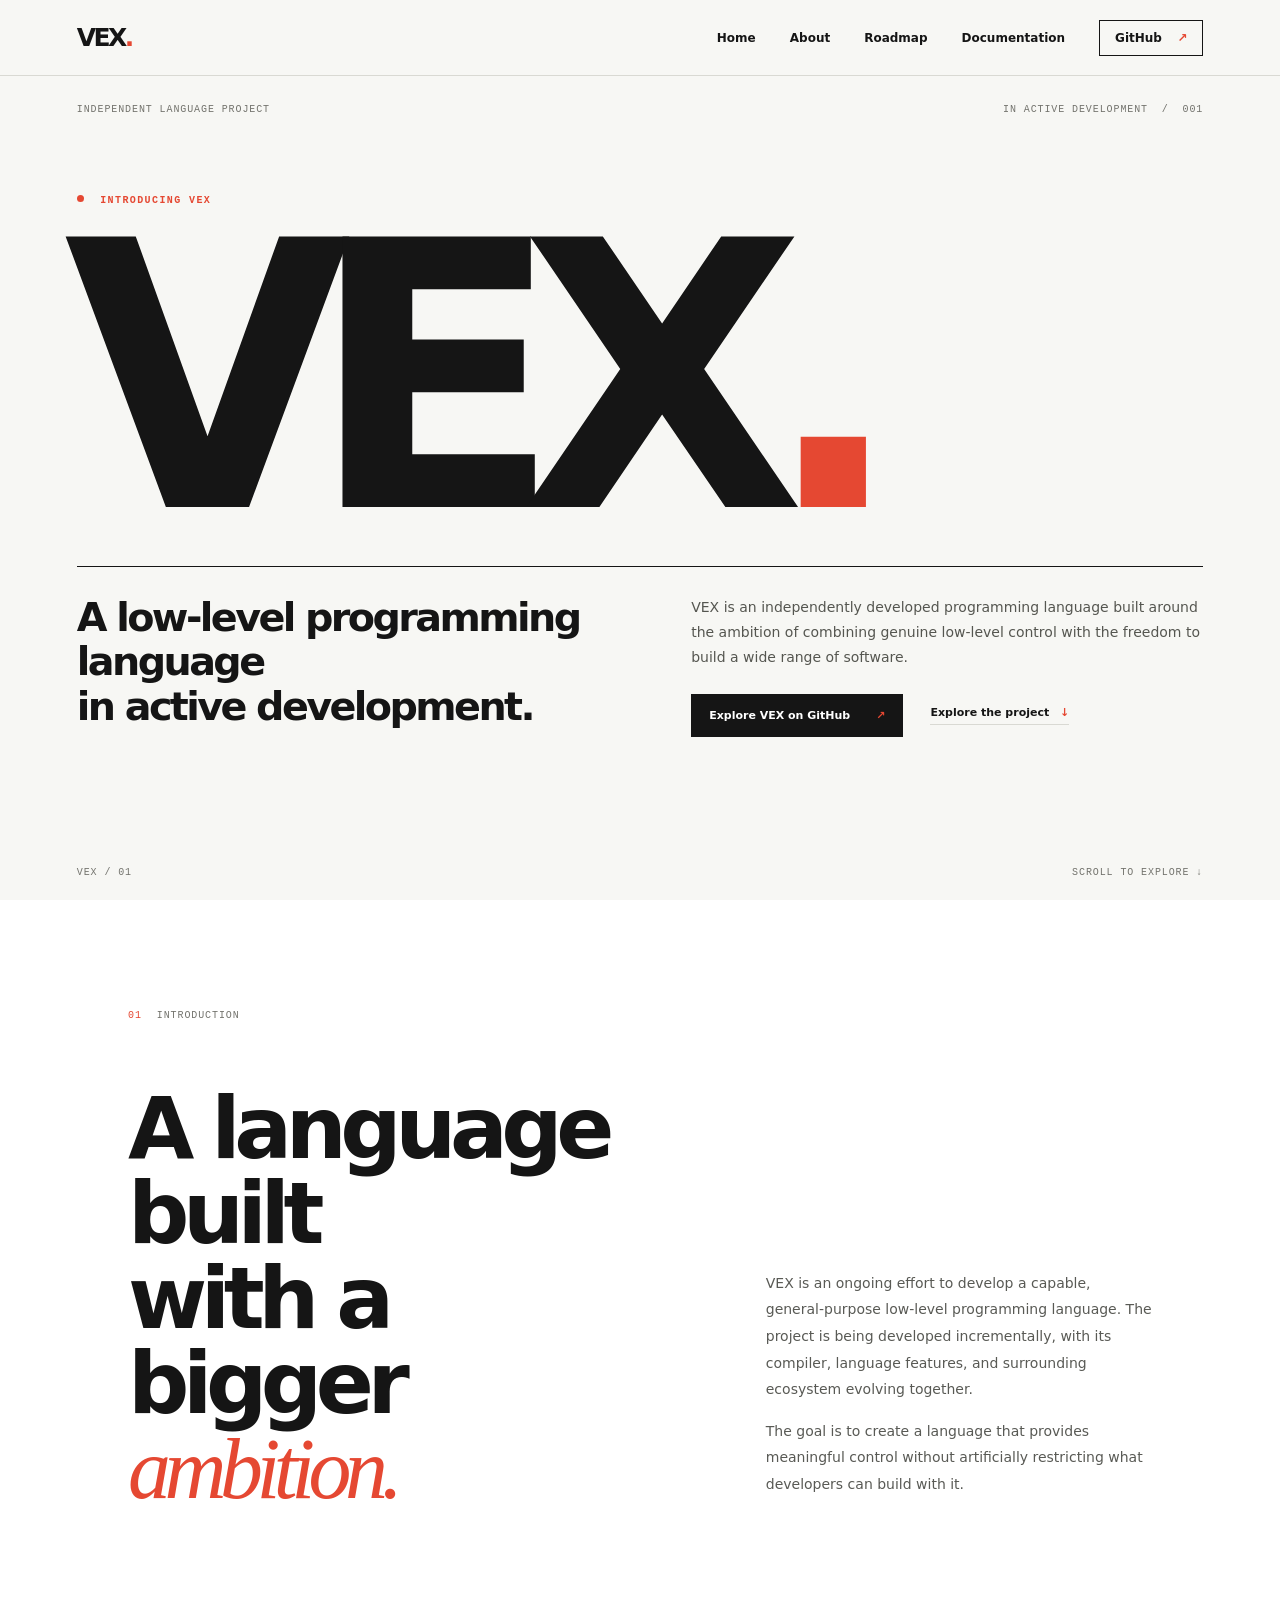
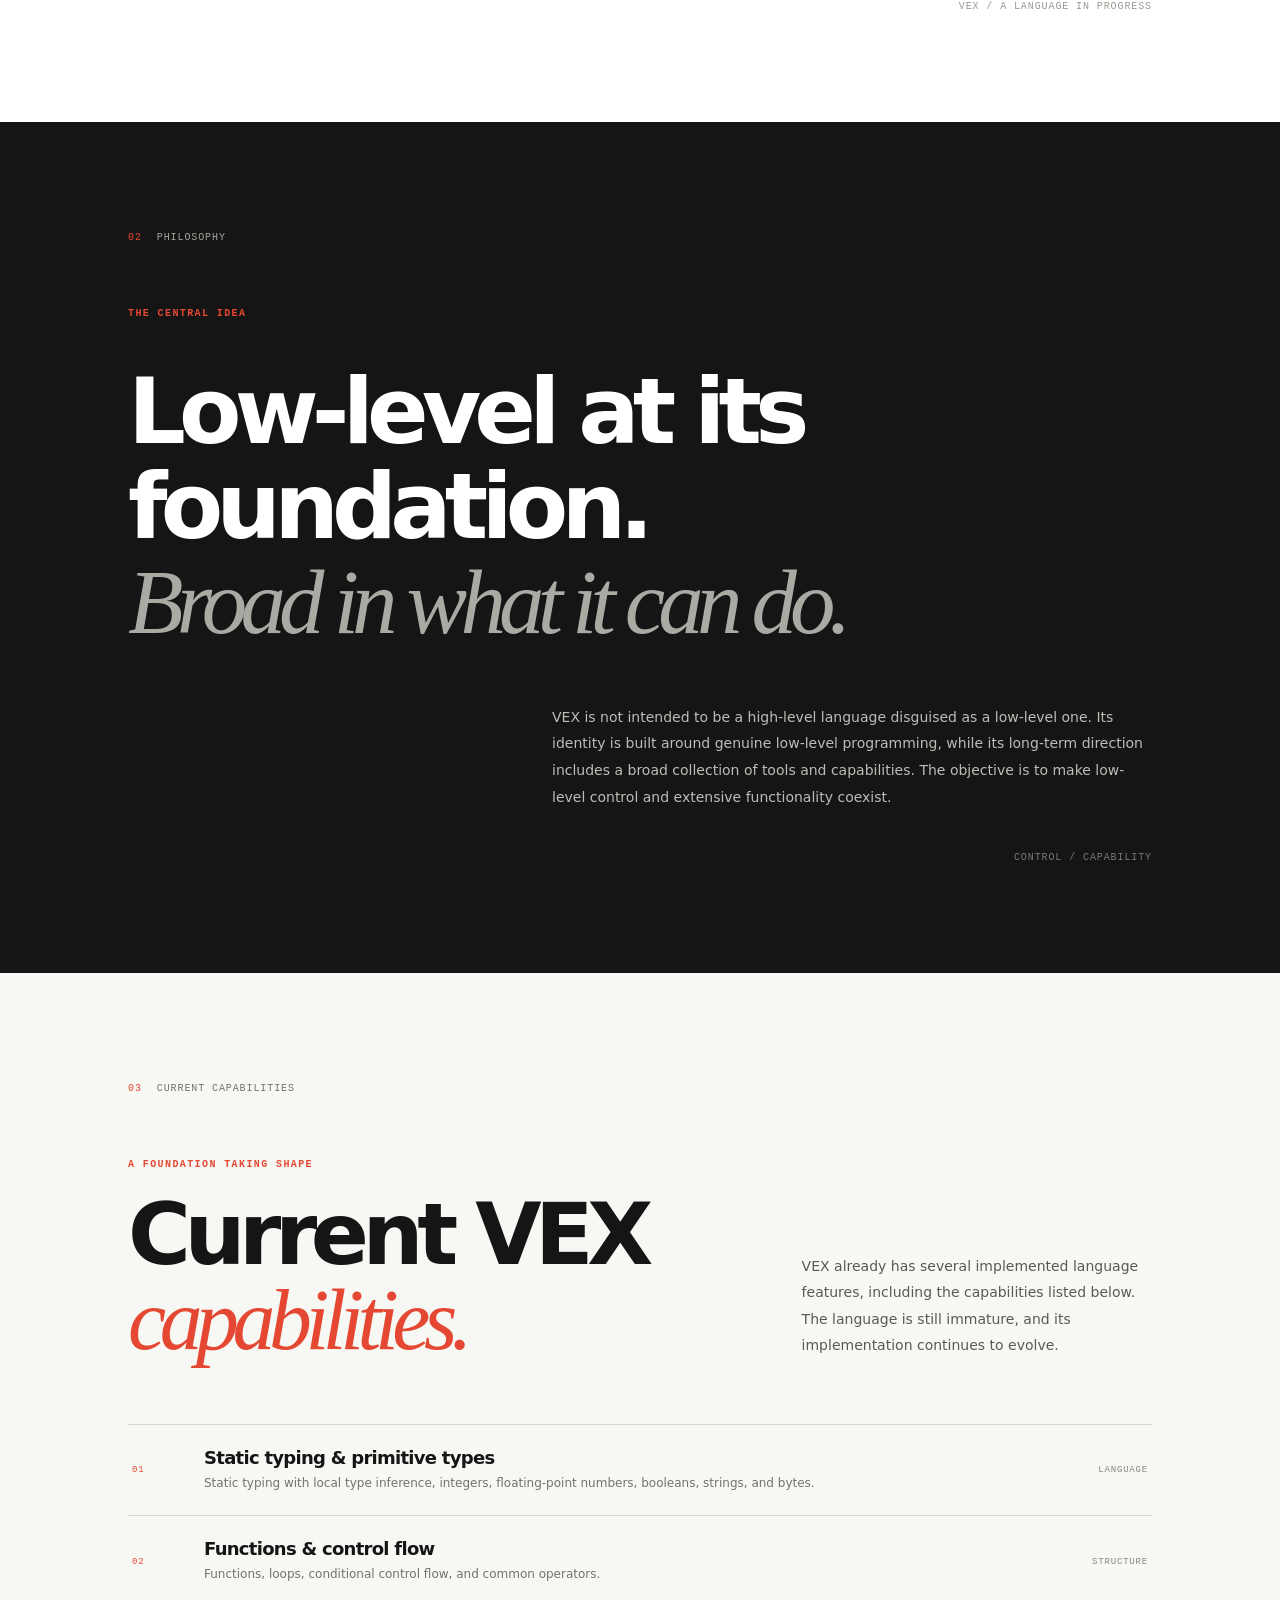
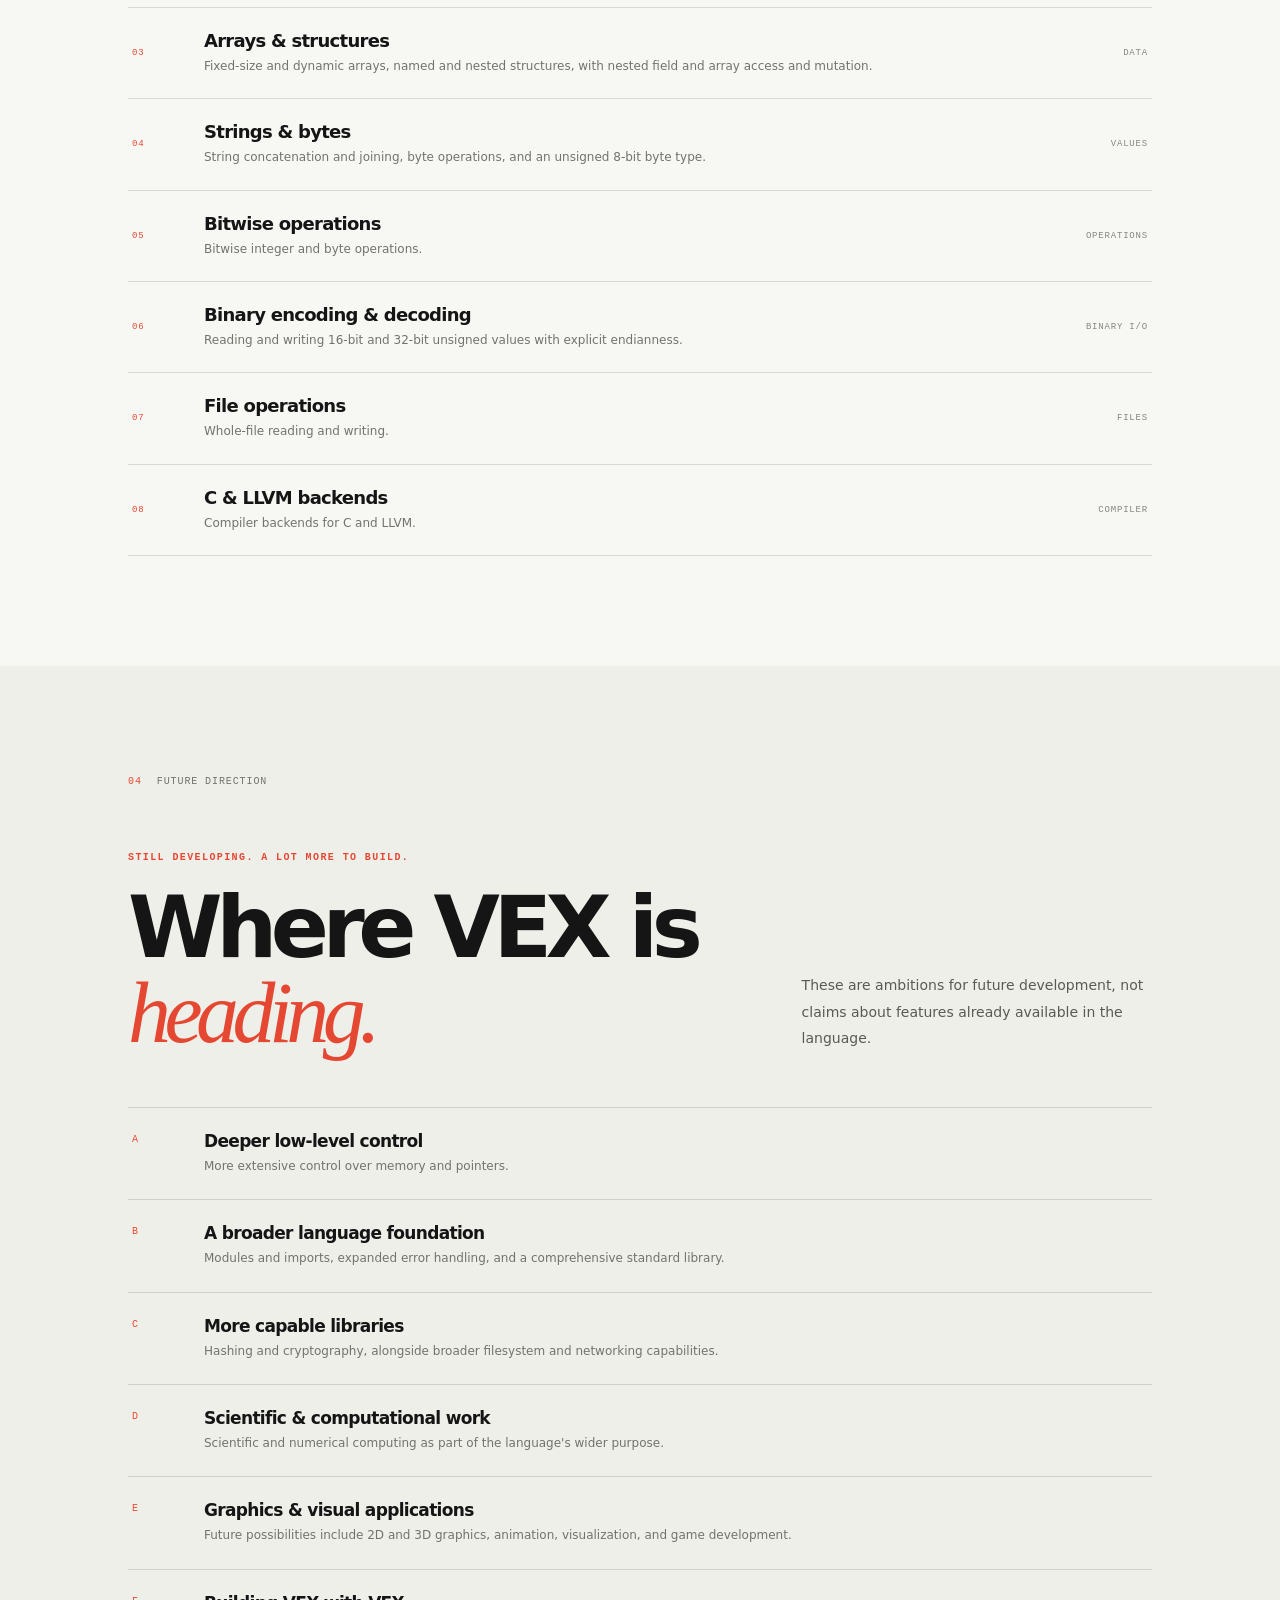
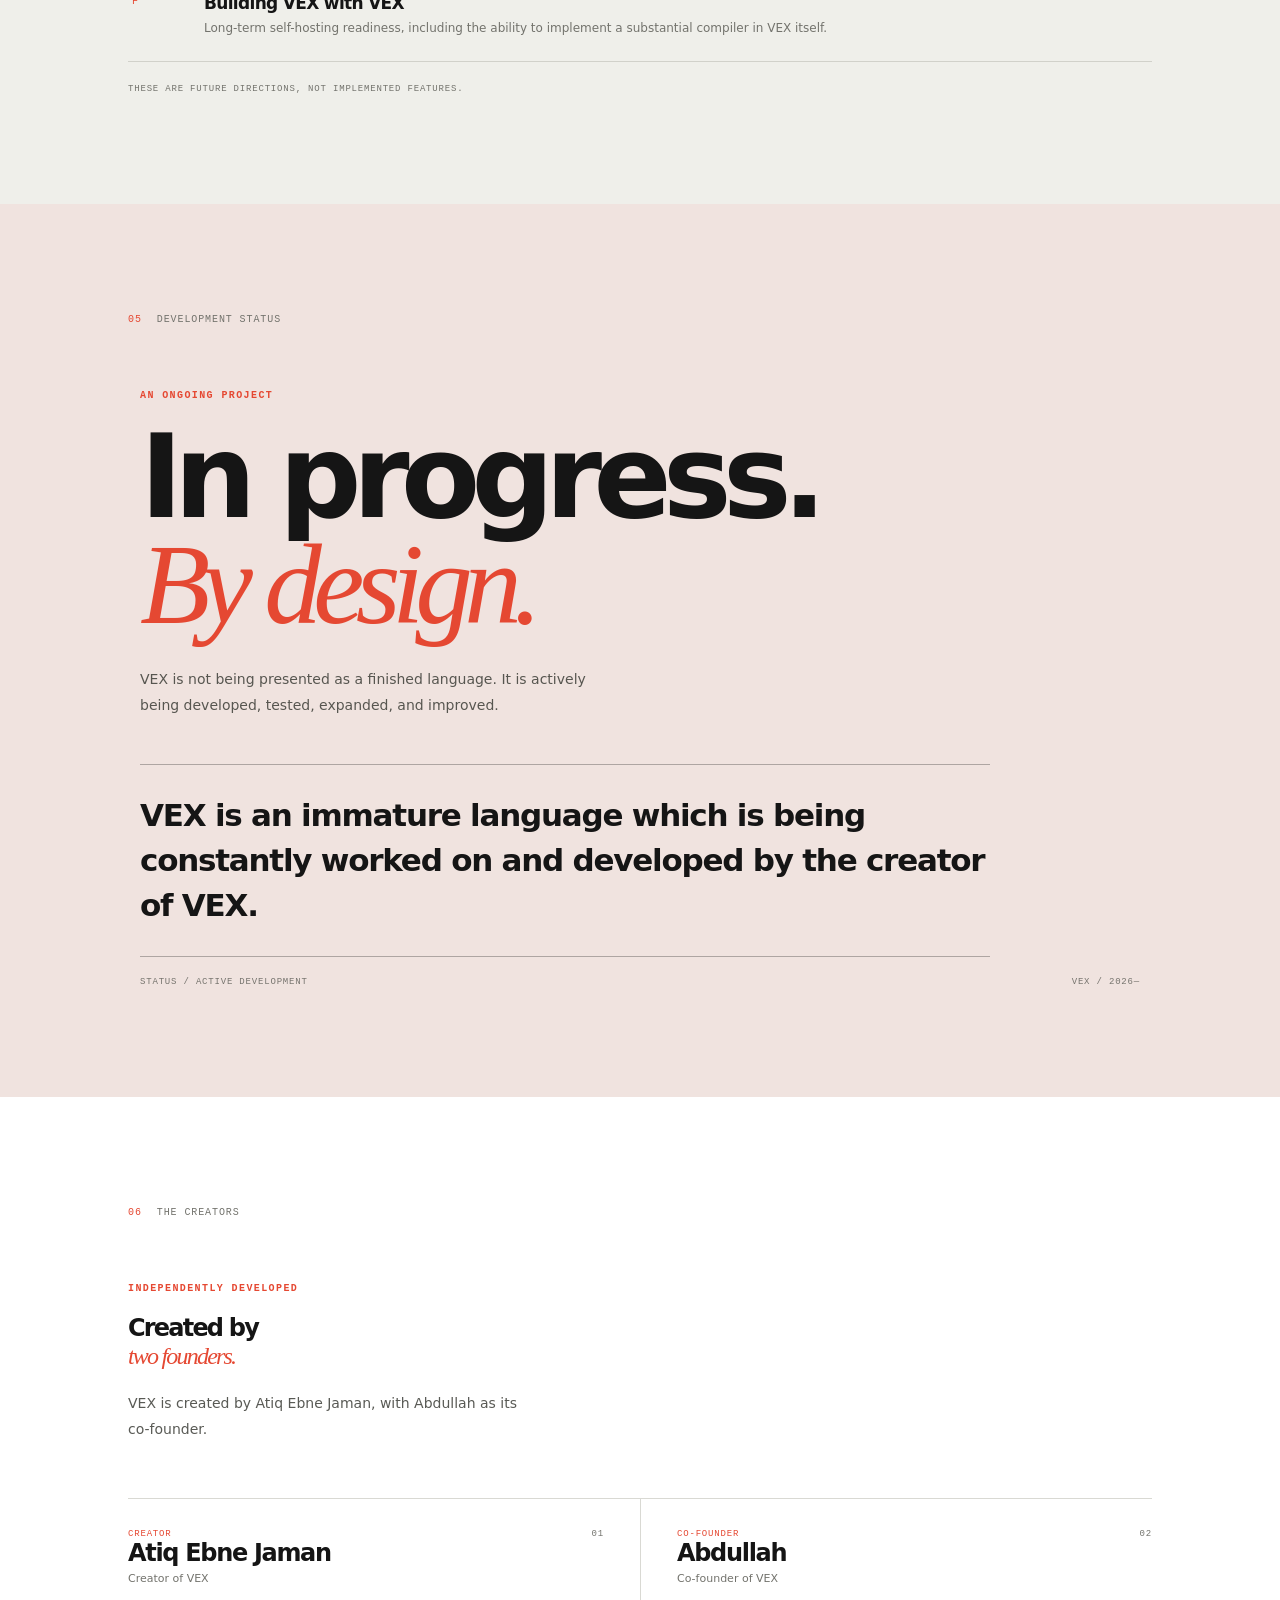
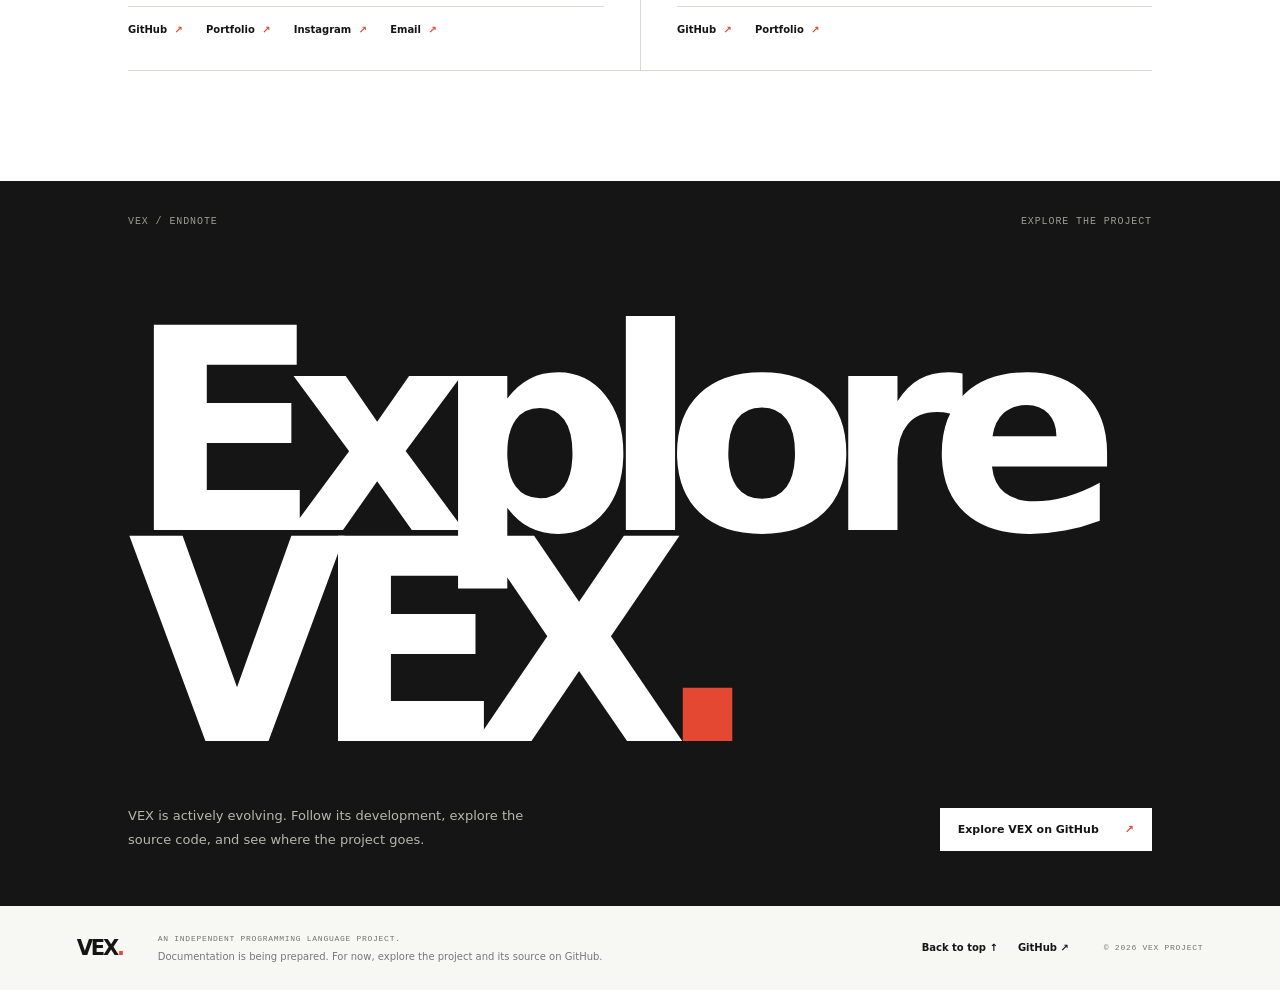
==== commit 09a94733: "Refocus landing page on VEX and simplify creator credits" ====
--- a/index.html
+++ b/index.html
@@ -73,16 +73,16 @@
       <div class="section-top mono"><span>03</span><span>CURRENT CAPABILITIES</span></div>
       <div class="section-heading">
         <div>
-          <p class="eyebrow mono">IMPLEMENTED LANGUAGE FEATURES</p>
-          <h2>VEX<br><em>capabilities.</em></h2>
+          <p class="eyebrow mono">A FOUNDATION TAKING SHAPE</p>
+          <h2>Current VEX<br><em>capabilities.</em></h2>
         </div>
         <p class="section-intro">VEX already has several implemented language features, including the capabilities listed below. The language is still immature, and its implementation continues to evolve.</p>
       </div>
       <div class="feature-list">
         <article class="feature-row"><span class="feature-number mono">01</span><div class="feature-text"><h3>Static typing & primitive types</h3><p>Static typing with local type inference, integers, floating-point numbers, booleans, strings, and bytes.</p></div><span class="feature-type mono">LANGUAGE</span></article>
         <article class="feature-row"><span class="feature-number mono">02</span><div class="feature-text"><h3>Functions & control flow</h3><p>Functions, loops, conditional control flow, and common operators.</p></div><span class="feature-type mono">STRUCTURE</span></article>
-        <article class="feature-row"><span class="feature-number mono">03</span><div class="feature-text"><h3>Arrays & structures</h3><p>Fixed-size and dynamic arrays, named and nested structures, including arrays of structures and structures containing arrays.</p></div><span class="feature-type mono">DATA</span></article>
-        <article class="feature-row"><span class="feature-number mono">04</span><div class="feature-text"><h3>Strings & bytes</h3><p>String concatenation and joining, plus an unsigned 8-bit byte type.</p></div><span class="feature-type mono">VALUES</span></article>
+        <article class="feature-row"><span class="feature-number mono">03</span><div class="feature-text"><h3>Arrays & structures</h3><p>Fixed-size and dynamic arrays, named and nested structures, with nested field and array access and mutation.</p></div><span class="feature-type mono">DATA</span></article>
+        <article class="feature-row"><span class="feature-number mono">04</span><div class="feature-text"><h3>Strings & bytes</h3><p>String concatenation and joining, byte operations, and an unsigned 8-bit byte type.</p></div><span class="feature-type mono">VALUES</span></article>
         <article class="feature-row"><span class="feature-number mono">05</span><div class="feature-text"><h3>Bitwise operations</h3><p>Bitwise integer and byte operations.</p></div><span class="feature-type mono">OPERATIONS</span></article>
         <article class="feature-row"><span class="feature-number mono">06</span><div class="feature-text"><h3>Binary encoding & decoding</h3><p>Reading and writing 16-bit and 32-bit unsigned values with explicit endianness.</p></div><span class="feature-type mono">BINARY I/O</span></article>
         <article class="feature-row"><span class="feature-number mono">07</span><div class="feature-text"><h3>File operations</h3><p>Whole-file reading and writing.</p></div><span class="feature-type mono">FILES</span></article>
@@ -122,21 +122,19 @@
     </section>
 
     <section class="people section" id="people">
-      <div class="section-top mono"><span>06</span><span>MEET THE CREATORS</span></div>
-      <div class="section-heading people-heading">
+      <div class="section-top mono"><span>06</span><span>THE CREATORS</span></div>
+      <div class="people-heading">
         <div>
-          <p class="eyebrow mono">BUILT BY ITS CREATORS</p>
-          <h2>Two people.<br><em>One project.</em></h2>
+          <p class="eyebrow mono">INDEPENDENTLY DEVELOPED</p>
+          <h2>Created by<br><em>two founders.</em></h2>
         </div>
-        <p class="section-intro">VEX is created by Atiq Ebne Jaman, with Abdullah as co-founder.</p>
+        <p class="section-intro">VEX is created by Atiq Ebne Jaman, with Abdullah as its co-founder.</p>
       </div>
       <div class="people-grid">
         <article class="person">
-          <div class="person-meta mono"><span>01 / CREATOR</span><span>VEX</span></div>
-          <div class="person-initials" aria-hidden="true">A<span>.</span></div>
+          <div class="person-meta mono"><span>CREATOR</span><span>01</span></div>
           <h3>Atiq Ebne Jaman</h3>
-          <p class="person-role">Creator</p>
-          <p class="person-bio">Hi! I’m Atiq, the creator of VEX. I started this project with the ambition of developing a genuinely low-level, general-purpose programming language: one that brings meaningful control together with the freedom to build a wide range of software. I’m developing VEX incrementally, and there is still a lot I want to build.</p>
+          <p class="person-role">Creator of VEX</p>
           <div class="person-links">
             <a href="https://github.com/Atiqxyz" target="_blank" rel="noopener noreferrer">GitHub <span>↗</span></a>
             <a href="https://atiq.onrender.com/" target="_blank" rel="noopener noreferrer">Portfolio <span>↗</span></a>
@@ -145,11 +143,9 @@
           </div>
         </article>
         <article class="person">
-          <div class="person-meta mono"><span>02 / CO-FOUNDER</span><span>VEX</span></div>
-          <div class="person-initials" aria-hidden="true">AB<span>.</span></div>
+          <div class="person-meta mono"><span>CO-FOUNDER</span><span>02</span></div>
           <h3>Abdullah</h3>
-          <p class="person-role">Co-founder</p>
-          <p class="person-bio">This is Abdullah, my co-founder. We work together on VEX, and he is also interested in aerospace engineering.</p>
+          <p class="person-role">Co-founder of VEX</p>
           <div class="person-links">
             <a href="https://github.com/Abdullah6926/" target="_blank" rel="noopener noreferrer">GitHub <span>↗</span></a>
             <a href="https://abdullah6926.github.io/ABDULLAHPerssonalProfile/" target="_blank" rel="noopener noreferrer">Portfolio <span>↗</span></a>
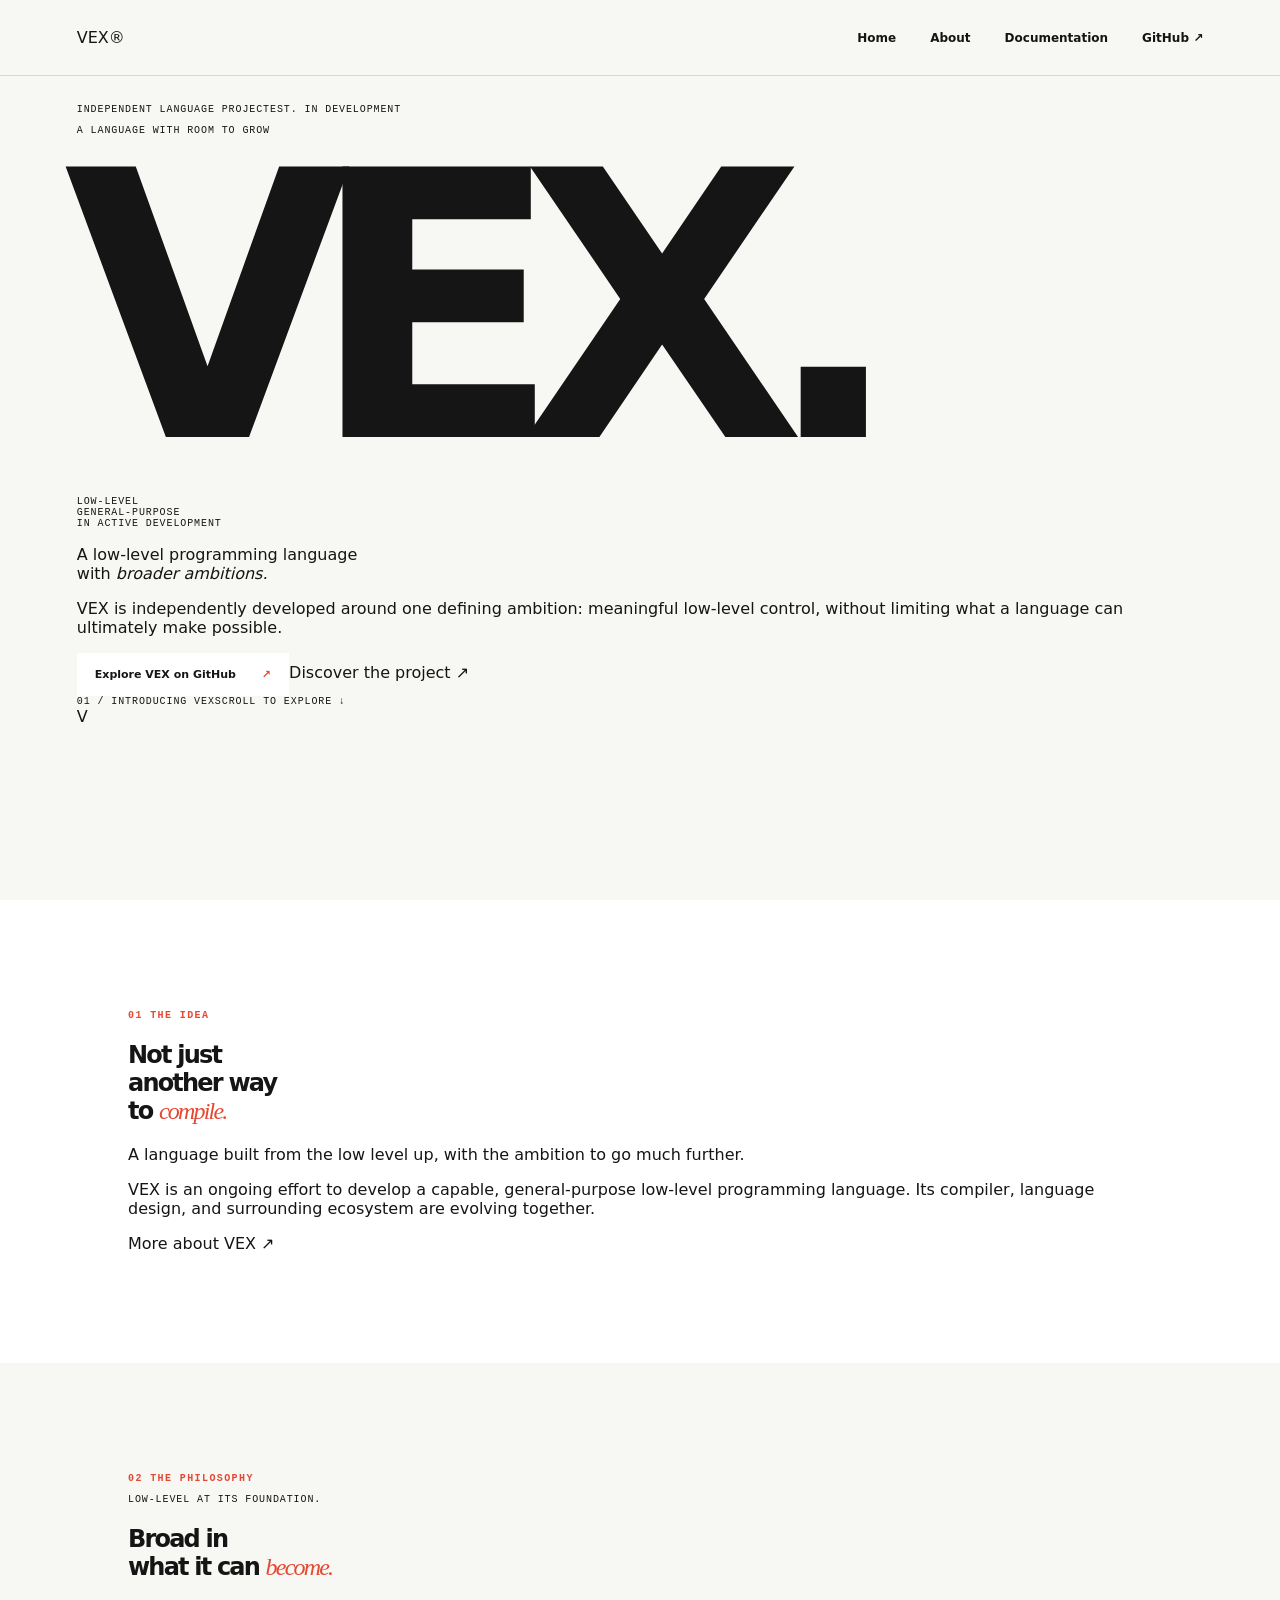
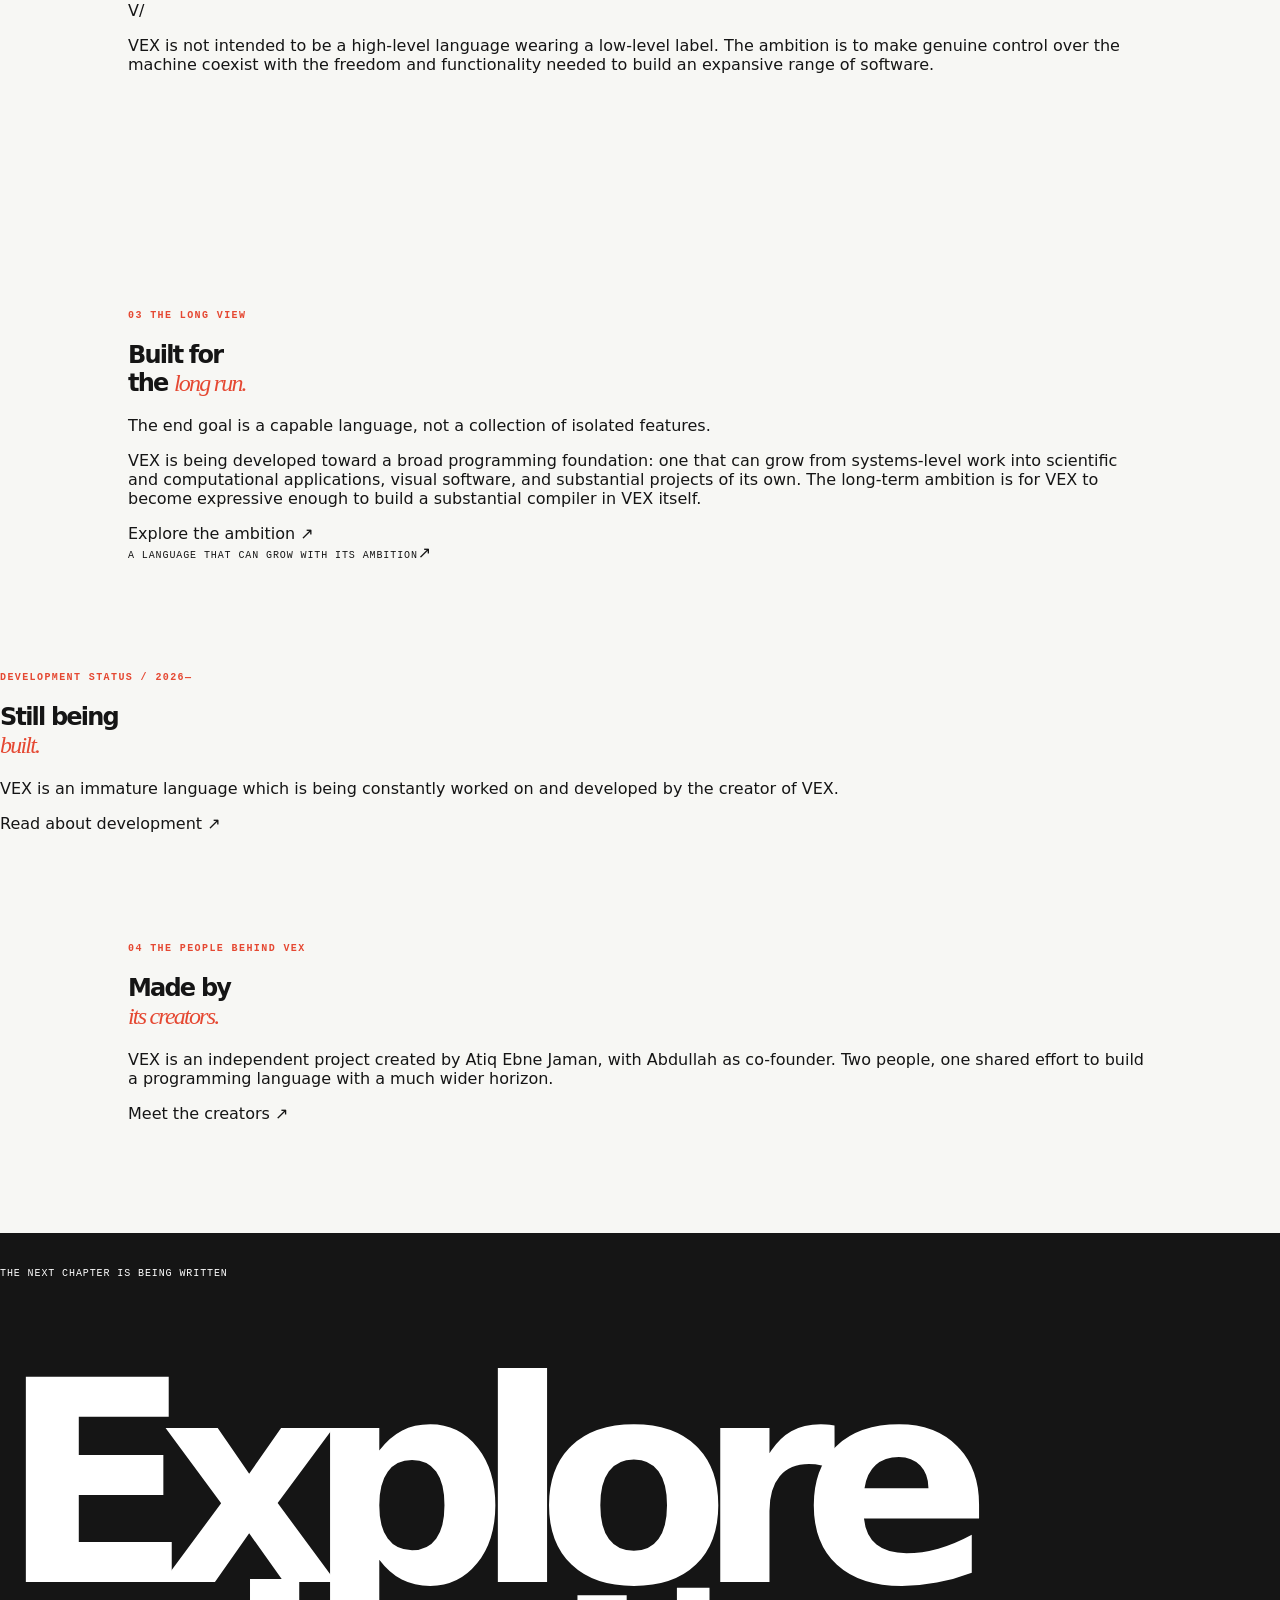
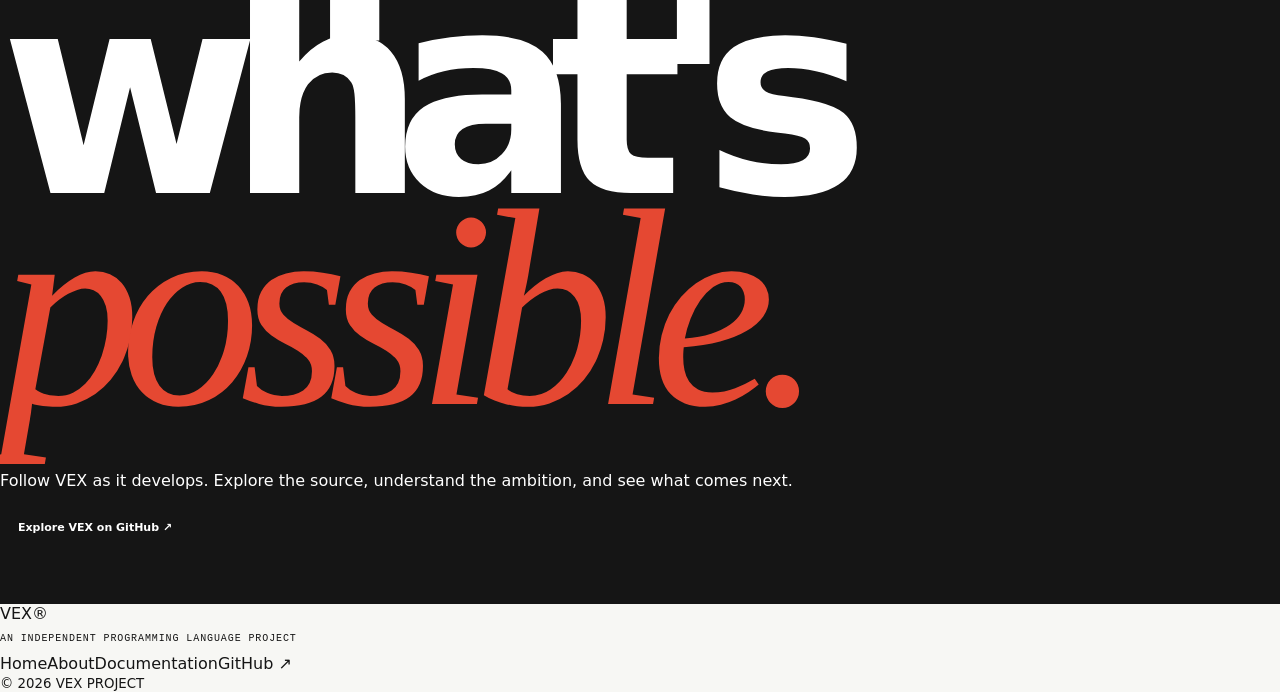
==== commit d15d013a: "Redesign VEX homepage and navigation" ====
--- a/index.html
+++ b/index.html
@@ -1,178 +1,23 @@
 <!doctype html>
 <html lang="en">
 <head>
-  <meta charset="utf-8">
-  <meta name="viewport" content="width=device-width, initial-scale=1">
-  <meta name="theme-color" content="#f7f7f4">
-  <meta name="description" content="VEX is an independently developed, low-level general-purpose programming language created by Atiq Ebne Jaman, with Abdullah as co-founder.">
-  <title>VEX — Low-level, general-purpose.</title>
+  <meta charset="utf-8"><meta name="viewport" content="width=device-width, initial-scale=1">
+  <meta name="theme-color" content="#10110f">
+  <meta name="description" content="VEX is an independently developed low-level, general-purpose programming language.">
+  <title>VEX — Low-level. Without narrow ambitions.</title>
+  <link rel="preconnect" href="https://fonts.googleapis.com"><link rel="preconnect" href="https://fonts.gstatic.com" crossorigin>
+  <link href="https://fonts.googleapis.com/css2?family=DM+Mono:wght@400;500&family=Manrope:wght@400;500;600;700;800&display=swap" rel="stylesheet">
   <link rel="stylesheet" href="styles.css">
 </head>
 <body>
-  <header class="site-header">
-    <a class="wordmark" href="#home" aria-label="VEX home">VEX<span>.</span></a>
-    <button class="menu-toggle" type="button" aria-expanded="false" aria-controls="primary-nav" aria-label="Open navigation">
-      <span></span><span></span>
-    </button>
-    <nav id="primary-nav" class="primary-nav" aria-label="Primary navigation">
-      <a href="#home">Home</a>
-      <a href="#about">About</a>
-      <a href="#roadmap">Roadmap</a>
-      <a href="#documentation">Documentation</a>
-      <a class="nav-github" href="https://github.com/Atiqxyz/vex" target="_blank" rel="noopener noreferrer">GitHub <span aria-hidden="true">↗</span></a>
-    </nav>
-  </header>
-
-  <main>
-    <section class="hero" id="home">
-      <div class="hero-meta mono">
-        <span>INDEPENDENT LANGUAGE PROJECT</span>
-        <span>IN ACTIVE DEVELOPMENT&nbsp; / &nbsp;001</span>
-      </div>
-      <div class="hero-main">
-        <p class="eyebrow mono"><span class="red-dot"></span> Introducing VEX</p>
-        <h1>VEX<span class="hero-mark">.</span></h1>
-        <div class="hero-rule"></div>
-        <div class="hero-bottom">
-          <p class="hero-statement">A low-level programming language<br>in active development.</p>
-          <div class="hero-copy">
-            <p>VEX is an independently developed programming language built around the ambition of combining genuine low-level control with the freedom to build a wide range of software.</p>
-            <div class="hero-actions">
-              <a class="button button-dark" href="https://github.com/Atiqxyz/vex" target="_blank" rel="noopener noreferrer">Explore VEX on GitHub <span aria-hidden="true">↗</span></a>
-              <a class="text-link" href="#about">Explore the project <span aria-hidden="true">↓</span></a>
-            </div>
-          </div>
-        </div>
-      </div>
-      <div class="hero-index mono"><span>VEX / 01</span><span>SCROLL TO EXPLORE ↓</span></div>
-    </section>
-
-    <section class="intro section" id="about">
-      <div class="section-top mono"><span>01</span><span>INTRODUCTION</span></div>
-      <div class="split-layout">
-        <h2>A language built<br>with a bigger <em>ambition.</em></h2>
-        <div class="section-copy">
-          <p>VEX is an ongoing effort to develop a capable, general-purpose low-level programming language. The project is being developed incrementally, with its compiler, language features, and surrounding ecosystem evolving together.</p>
-          <p>The goal is to create a language that provides meaningful control without artificially restricting what developers can build with it.</p>
-        </div>
-      </div>
-      <div class="section-signature mono">VEX / A LANGUAGE IN PROGRESS</div>
-    </section>
-
-    <section class="philosophy section">
-      <div class="section-top mono"><span>02</span><span>PHILOSOPHY</span></div>
-      <div class="philosophy-content">
-        <p class="eyebrow mono">THE CENTRAL IDEA</p>
-        <h2>Low-level at its foundation.<br><em>Broad in what it can do.</em></h2>
-        <p class="philosophy-copy">VEX is not intended to be a high-level language disguised as a low-level one. Its identity is built around genuine low-level programming, while its long-term direction includes a broad collection of tools and capabilities. The objective is to make low-level control and extensive functionality coexist.</p>
-        <span class="philosophy-index mono">CONTROL / CAPABILITY</span>
-      </div>
-    </section>
-
-    <section class="capabilities section" id="capabilities">
-      <div class="section-top mono"><span>03</span><span>CURRENT CAPABILITIES</span></div>
-      <div class="section-heading">
-        <div>
-          <p class="eyebrow mono">A FOUNDATION TAKING SHAPE</p>
-          <h2>Current VEX<br><em>capabilities.</em></h2>
-        </div>
-        <p class="section-intro">VEX already has several implemented language features, including the capabilities listed below. The language is still immature, and its implementation continues to evolve.</p>
-      </div>
-      <div class="feature-list">
-        <article class="feature-row"><span class="feature-number mono">01</span><div class="feature-text"><h3>Static typing & primitive types</h3><p>Static typing with local type inference, integers, floating-point numbers, booleans, strings, and bytes.</p></div><span class="feature-type mono">LANGUAGE</span></article>
-        <article class="feature-row"><span class="feature-number mono">02</span><div class="feature-text"><h3>Functions & control flow</h3><p>Functions, loops, conditional control flow, and common operators.</p></div><span class="feature-type mono">STRUCTURE</span></article>
-        <article class="feature-row"><span class="feature-number mono">03</span><div class="feature-text"><h3>Arrays & structures</h3><p>Fixed-size and dynamic arrays, named and nested structures, with nested field and array access and mutation.</p></div><span class="feature-type mono">DATA</span></article>
-        <article class="feature-row"><span class="feature-number mono">04</span><div class="feature-text"><h3>Strings & bytes</h3><p>String concatenation and joining, byte operations, and an unsigned 8-bit byte type.</p></div><span class="feature-type mono">VALUES</span></article>
-        <article class="feature-row"><span class="feature-number mono">05</span><div class="feature-text"><h3>Bitwise operations</h3><p>Bitwise integer and byte operations.</p></div><span class="feature-type mono">OPERATIONS</span></article>
-        <article class="feature-row"><span class="feature-number mono">06</span><div class="feature-text"><h3>Binary encoding & decoding</h3><p>Reading and writing 16-bit and 32-bit unsigned values with explicit endianness.</p></div><span class="feature-type mono">BINARY I/O</span></article>
-        <article class="feature-row"><span class="feature-number mono">07</span><div class="feature-text"><h3>File operations</h3><p>Whole-file reading and writing.</p></div><span class="feature-type mono">FILES</span></article>
-        <article class="feature-row"><span class="feature-number mono">08</span><div class="feature-text"><h3>C & LLVM backends</h3><p>Compiler backends for C and LLVM.</p></div><span class="feature-type mono">COMPILER</span></article>
-      </div>
-    </section>
-
-    <section class="future section" id="roadmap">
-      <div class="section-top mono"><span>04</span><span>FUTURE DIRECTION</span></div>
-      <div class="section-heading future-heading">
-        <div>
-          <p class="eyebrow mono">STILL DEVELOPING. A LOT MORE TO BUILD.</p>
-          <h2>Where VEX is<br><em>heading.</em></h2>
-        </div>
-        <p class="section-intro">These are ambitions for future development, not claims about features already available in the language.</p>
-      </div>
-      <div class="future-list">
-        <article class="future-row"><span class="future-number mono">A</span><div><h3>Deeper low-level control</h3><p>More extensive control over memory and pointers.</p></div></article>
-        <article class="future-row"><span class="future-number mono">B</span><div><h3>A broader language foundation</h3><p>Modules and imports, expanded error handling, and a comprehensive standard library.</p></div></article>
-        <article class="future-row"><span class="future-number mono">C</span><div><h3>More capable libraries</h3><p>Hashing and cryptography, alongside broader filesystem and networking capabilities.</p></div></article>
-        <article class="future-row"><span class="future-number mono">D</span><div><h3>Scientific & computational work</h3><p>Scientific and numerical computing as part of the language's wider purpose.</p></div></article>
-        <article class="future-row"><span class="future-number mono">E</span><div><h3>Graphics & visual applications</h3><p>Future possibilities include 2D and 3D graphics, animation, visualization, and game development.</p></div></article>
-        <article class="future-row"><span class="future-number mono">F</span><div><h3>Building VEX with VEX</h3><p>Long-term self-hosting readiness, including the ability to implement a substantial compiler in VEX itself.</p></div></article>
-      </div>
-      <p class="future-note mono">THESE ARE FUTURE DIRECTIONS, NOT IMPLEMENTED FEATURES.</p>
-    </section>
-
-    <section class="status section">
-      <div class="section-top mono"><span>05</span><span>DEVELOPMENT STATUS</span></div>
-      <div class="status-content">
-        <p class="eyebrow mono">AN ONGOING PROJECT</p>
-        <h2>In progress.<br><em>By design.</em></h2>
-        <p class="status-copy">VEX is not being presented as a finished language. It is actively being developed, tested, expanded, and improved.</p>
-        <blockquote>VEX is an immature language which is being constantly worked on and developed by the creator of VEX.</blockquote>
-        <div class="status-footer mono"><span>STATUS / ACTIVE DEVELOPMENT</span><span>VEX / 2026—</span></div>
-      </div>
-    </section>
-
-    <section class="people section" id="people">
-      <div class="section-top mono"><span>06</span><span>THE CREATORS</span></div>
-      <div class="people-heading">
-        <div>
-          <p class="eyebrow mono">INDEPENDENTLY DEVELOPED</p>
-          <h2>Created by<br><em>two founders.</em></h2>
-        </div>
-        <p class="section-intro">VEX is created by Atiq Ebne Jaman, with Abdullah as its co-founder.</p>
-      </div>
-      <div class="people-grid">
-        <article class="person">
-          <div class="person-meta mono"><span>CREATOR</span><span>01</span></div>
-          <h3>Atiq Ebne Jaman</h3>
-          <p class="person-role">Creator of VEX</p>
-          <div class="person-links">
-            <a href="https://github.com/Atiqxyz" target="_blank" rel="noopener noreferrer">GitHub <span>↗</span></a>
-            <a href="https://atiq.onrender.com/" target="_blank" rel="noopener noreferrer">Portfolio <span>↗</span></a>
-            <a href="https://www.instagram.com/atiqookin/" target="_blank" rel="noopener noreferrer">Instagram <span>↗</span></a>
-            <a href="mailto:atiqongithub@gmail.com">Email <span>↗</span></a>
-          </div>
-        </article>
-        <article class="person">
-          <div class="person-meta mono"><span>CO-FOUNDER</span><span>02</span></div>
-          <h3>Abdullah</h3>
-          <p class="person-role">Co-founder of VEX</p>
-          <div class="person-links">
-            <a href="https://github.com/Abdullah6926/" target="_blank" rel="noopener noreferrer">GitHub <span>↗</span></a>
-            <a href="https://abdullah6926.github.io/ABDULLAHPerssonalProfile/" target="_blank" rel="noopener noreferrer">Portfolio <span>↗</span></a>
-          </div>
-        </article>
-      </div>
-    </section>
-
-    <section class="closing section">
-      <div class="closing-top mono"><span>VEX / ENDNOTE</span><span>EXPLORE THE PROJECT</span></div>
-      <h2>Explore<br>VEX<span>.</span></h2>
-      <div class="closing-bottom">
-        <p>VEX is actively evolving. Follow its development, explore the source code, and see where the project goes.</p>
-        <a class="button button-light" href="https://github.com/Atiqxyz/vex" target="_blank" rel="noopener noreferrer">Explore VEX on GitHub <span aria-hidden="true">↗</span></a>
-      </div>
-    </section>
-  </main>
-
-  <footer class="site-footer">
-    <a class="footer-mark" href="#home">VEX<span>.</span></a>
-    <div class="footer-center">
-      <p class="mono">AN INDEPENDENT PROGRAMMING LANGUAGE PROJECT.</p>
-      <p class="documentation-note" id="documentation">Documentation is being prepared. For now, explore the project and its source on GitHub.</p>
-    </div>
-    <div class="footer-links"><a href="#home">Back to top ↑</a><a href="https://github.com/Atiqxyz/vex" target="_blank" rel="noopener noreferrer">GitHub ↗</a></div>
-    <span class="footer-copy mono">© <span id="year">2026</span> VEX PROJECT</span>
-  </footer>
-  <script src="script.js"></script>
-</body>
-</html>+<header class="site-header"><a class="brand" href="index.html" aria-label="VEX home">VEX<span>®</span></a><button class="menu-toggle" aria-expanded="false" aria-controls="primary-nav" aria-label="Open navigation"><i></i><i></i></button>
+<nav id="primary-nav" class="primary-nav"><a class="active" href="index.html">Home</a><a href="about.html">About</a><a href="docs.html">Documentation</a><a class="nav-cta" href="https://github.com/Atiqxyz/vex" target="_blank" rel="noopener">GitHub ↗</a></nav></header>
+<main>
+<section class="hero" id="home"><div class="hero-kicker mono"><span>INDEPENDENT LANGUAGE PROJECT</span><span>EST. IN DEVELOPMENT</span></div><div class="hero-word-wrap"><p class="mono hero-label">A LANGUAGE WITH ROOM TO GROW</p><h1>VEX<span class="accent">.</span></h1><div class="hero-side mono">LOW-LEVEL<br>GENERAL-PURPOSE<br>IN ACTIVE DEVELOPMENT</div></div><div class="hero-foot"><p class="hero-lede">A low-level programming language<br>with <em>broader ambitions.</em></p><div class="hero-description"><p>VEX is independently developed around one defining ambition: meaningful low-level control, without limiting what a language can ultimately make possible.</p><div class="actions"><a class="button button-light" href="https://github.com/Atiqxyz/vex" target="_blank" rel="noopener">Explore VEX on GitHub <span>↗</span></a><a class="under-link" href="about.html">Discover the project <span>↗</span></a></div></div></div><div class="hero-bottomline mono"><span>01 / INTRODUCING VEX</span><span>SCROLL TO EXPLORE ↓</span></div><div class="hero-stamp" aria-hidden="true">V</div></section>
+<section class="intro section"><div class="eyebrow mono"><span>01</span> THE IDEA</div><div class="intro-grid"><h2>Not just<br>another way<br>to <em>compile.</em></h2><div class="copy-block"><p class="large-copy">A language built from the low level up, with the ambition to go much further.</p><p>VEX is an ongoing effort to develop a capable, general-purpose low-level programming language. Its compiler, language design, and surrounding ecosystem are evolving together.</p><a class="arrow-link" href="about.html">More about VEX <span>↗</span></a></div></div></section>
+<section class="manifesto section"><div class="eyebrow mono"><span>02</span> THE PHILOSOPHY</div><p class="manifesto-pre mono">LOW-LEVEL AT ITS FOUNDATION.</p><h2>Broad in<br>what it can <em>become.</em></h2><div class="manifesto-foot"><span class="manifesto-mark">V/</span><p>VEX is not intended to be a high-level language wearing a low-level label. The ambition is to make genuine control over the machine coexist with the freedom and functionality needed to build an expansive range of software.</p></div></section>
+<section class="vision section"><div class="eyebrow mono"><span>03</span> THE LONG VIEW</div><div class="vision-grid"><h2>Built for<br>the <em>long run.</em></h2><div><p class="large-copy">The end goal is a capable language, not a collection of isolated features.</p><p>VEX is being developed toward a broad programming foundation: one that can grow from systems-level work into scientific and computational applications, visual software, and substantial projects of its own. The long-term ambition is for VEX to become expressive enough to build a substantial compiler in VEX itself.</p><a class="arrow-link" href="about.html#direction">Explore the ambition <span>↗</span></a></div></div><div class="vision-rule"><span class="mono">A LANGUAGE THAT CAN GROW WITH ITS AMBITION</span><span class="vision-symbol">↗</span></div></section>
+<section class="status-strip"><div class="eyebrow mono">DEVELOPMENT STATUS / 2026—</div><div><h2>Still being<br><em>built.</em></h2><p>VEX is an immature language which is being constantly worked on and developed by the creator of VEX.</p></div><a class="arrow-link" href="about.html#status">Read about development <span>↗</span></a></section>
+<section class="people-preview section"><div class="eyebrow mono"><span>04</span> THE PEOPLE BEHIND VEX</div><div class="people-preview-grid"><h2>Made by<br><em>its creators.</em></h2><div><p>VEX is an independent project created by Atiq Ebne Jaman, with Abdullah as co-founder. Two people, one shared effort to build a programming language with a much wider horizon.</p><a class="arrow-link" href="about.html#people">Meet the creators <span>↗</span></a></div></div></section>
+<section class="closing"><div class="mono">THE NEXT CHAPTER IS BEING WRITTEN</div><h2>Explore<br>what's <em>possible.</em></h2><div class="closing-foot"><p>Follow VEX as it develops. Explore the source, understand the ambition, and see what comes next.</p><a class="button button-dark" href="https://github.com/Atiqxyz/vex" target="_blank" rel="noopener">Explore VEX on GitHub ↗</a></div></section>
+</main><footer class="footer"><a class="brand" href="index.html">VEX<span>®</span></a><p class="mono">AN INDEPENDENT PROGRAMMING LANGUAGE PROJECT</p><nav><a href="index.html">Home</a><a href="about.html">About</a><a href="docs.html">Documentation</a><a href="https://github.com/Atiqxyz/vex" target="_blank" rel="noopener">GitHub ↗</a></nav><small>© <span id="year">2026</span> VEX PROJECT</small></footer><script src="script.js"></script></body></html>
--- a/styles.css
+++ b/styles.css
@@ -92,16 +92,16 @@
 .status-footer{display:flex;justify-content:space-between;color:#76746e;margin-top:20px;font-size:9px}
 .people{background:var(--white)}
 .people-heading{margin-bottom:55px}
+.people-heading{display:grid;grid-template-columns:1fr .6fr;gap:7vw;align-items:end;max-width:1300px;margin:0 auto 38px}
+.people-heading .eyebrow{margin-bottom:22px}
+.people-heading h2{font-size:clamp(43px,5.5vw,72px);line-height:1;margin:0}
 .people-grid{display:grid;grid-template-columns:1fr 1fr;max-width:1250px;margin:0 auto;border-top:1px solid var(--line);border-bottom:1px solid var(--line)}
-.person{padding:30px 36px 35px 0}
+.person{padding:22px 36px 25px 0}
 .person+ .person{border-left:1px solid var(--line);padding-left:36px;padding-right:0}
 .person-meta{display:flex;justify-content:space-between;color:var(--muted);font-size:9px}
 .person-meta span:first-child{color:var(--accent)}
-.person-initials{font-size:clamp(76px,10vw,125px);font-weight:800;letter-spacing:-.12em;line-height:1;margin:55px 0 22px}
-.person-initials span{color:var(--accent)}
-.person h3{font-size:24px;letter-spacing:-.055em;margin:0}
-.person-role{font-size:11px;color:var(--muted);margin:5px 0 21px}
-.person-bio{font-size:13px;line-height:1.85;color:#555650;max-width:520px;min-height:120px;margin:0 0 26px}
+.person h3{font-size:22px;letter-spacing:-.055em;margin:26px 0 0}
+.person-role{font-size:11px;color:var(--muted);margin:5px 0 0}
 .person-links{display:flex;gap:13px 23px;flex-wrap:wrap;border-top:1px solid var(--line);padding-top:17px}
 .person-links a{font-size:10px;font-weight:700;transition:color .18s}
 .person-links a span{color:var(--accent);margin-left:4px}
@@ -138,10 +138,10 @@
   .section-heading{grid-template-columns:1fr;gap:23px}
   .section-intro{margin-left:auto}
   .philosophy h2{font-size:clamp(43px,8vw,72px)}
+  .people-heading{grid-template-columns:1fr;gap:20px}
   .people-grid{gap:0}
   .person{padding-right:24px}
   .person+.person{padding-left:24px}
-  .person-bio{min-height:165px}
   .site-footer{grid-template-columns:auto 1fr;gap:20px 28px}
   .footer-links{grid-column:1;grid-row:2}
   .footer-copy{grid-column:2;grid-row:2;text-align:right}
@@ -173,10 +173,8 @@
   .status blockquote{font-size:21px}
   .status-footer{font-size:8px;gap:20px}
   .people-grid{grid-template-columns:1fr}
-  .person,.person+.person{padding:26px 0 30px;border-left:0}
+  .person,.person+.person{padding:23px 0 25px;border-left:0}
   .person+.person{border-top:1px solid var(--line)}
-  .person-initials{font-size:92px;margin:40px 0 15px}
-  .person-bio{min-height:0;font-size:12px}
   .closing{min-height:510px}
   .closing-top{font-size:8px;gap:15px}
   .closing h2{font-size:clamp(116px,27vw,160px);margin:120px 0 45px}
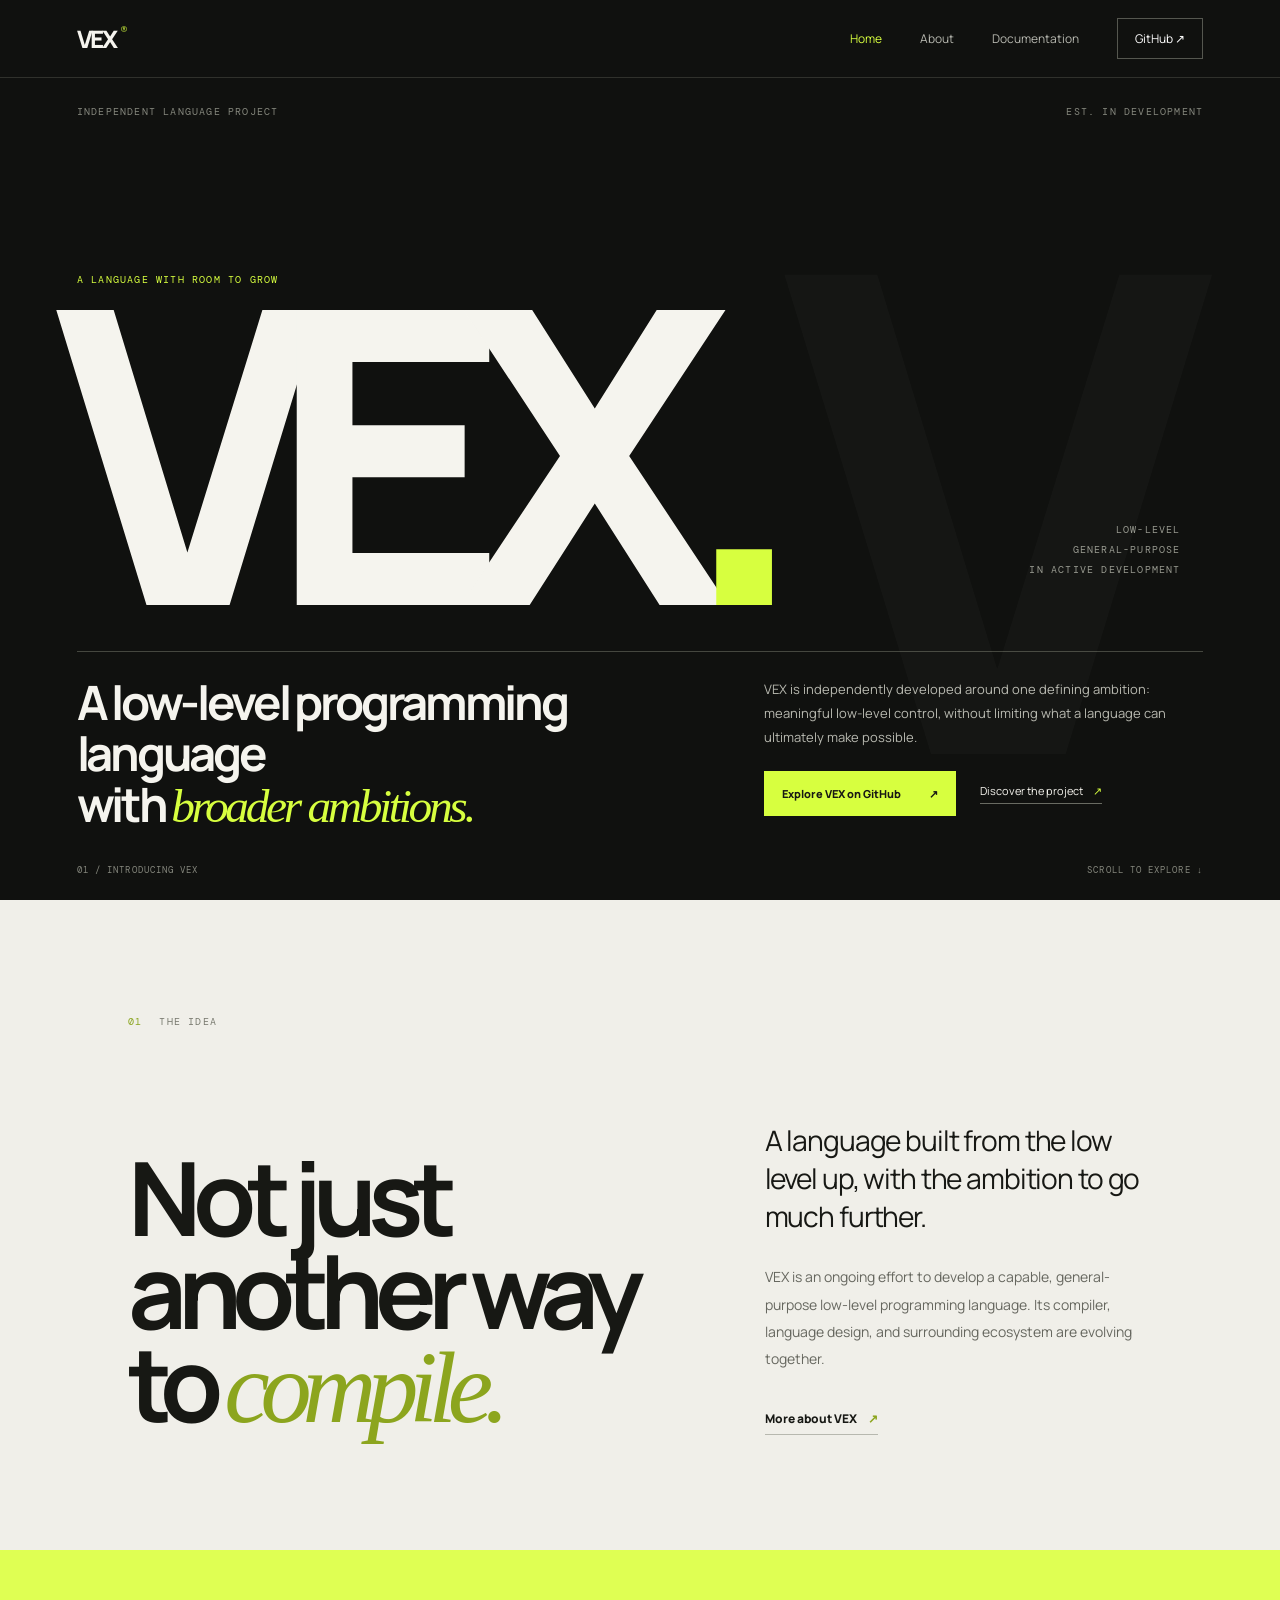
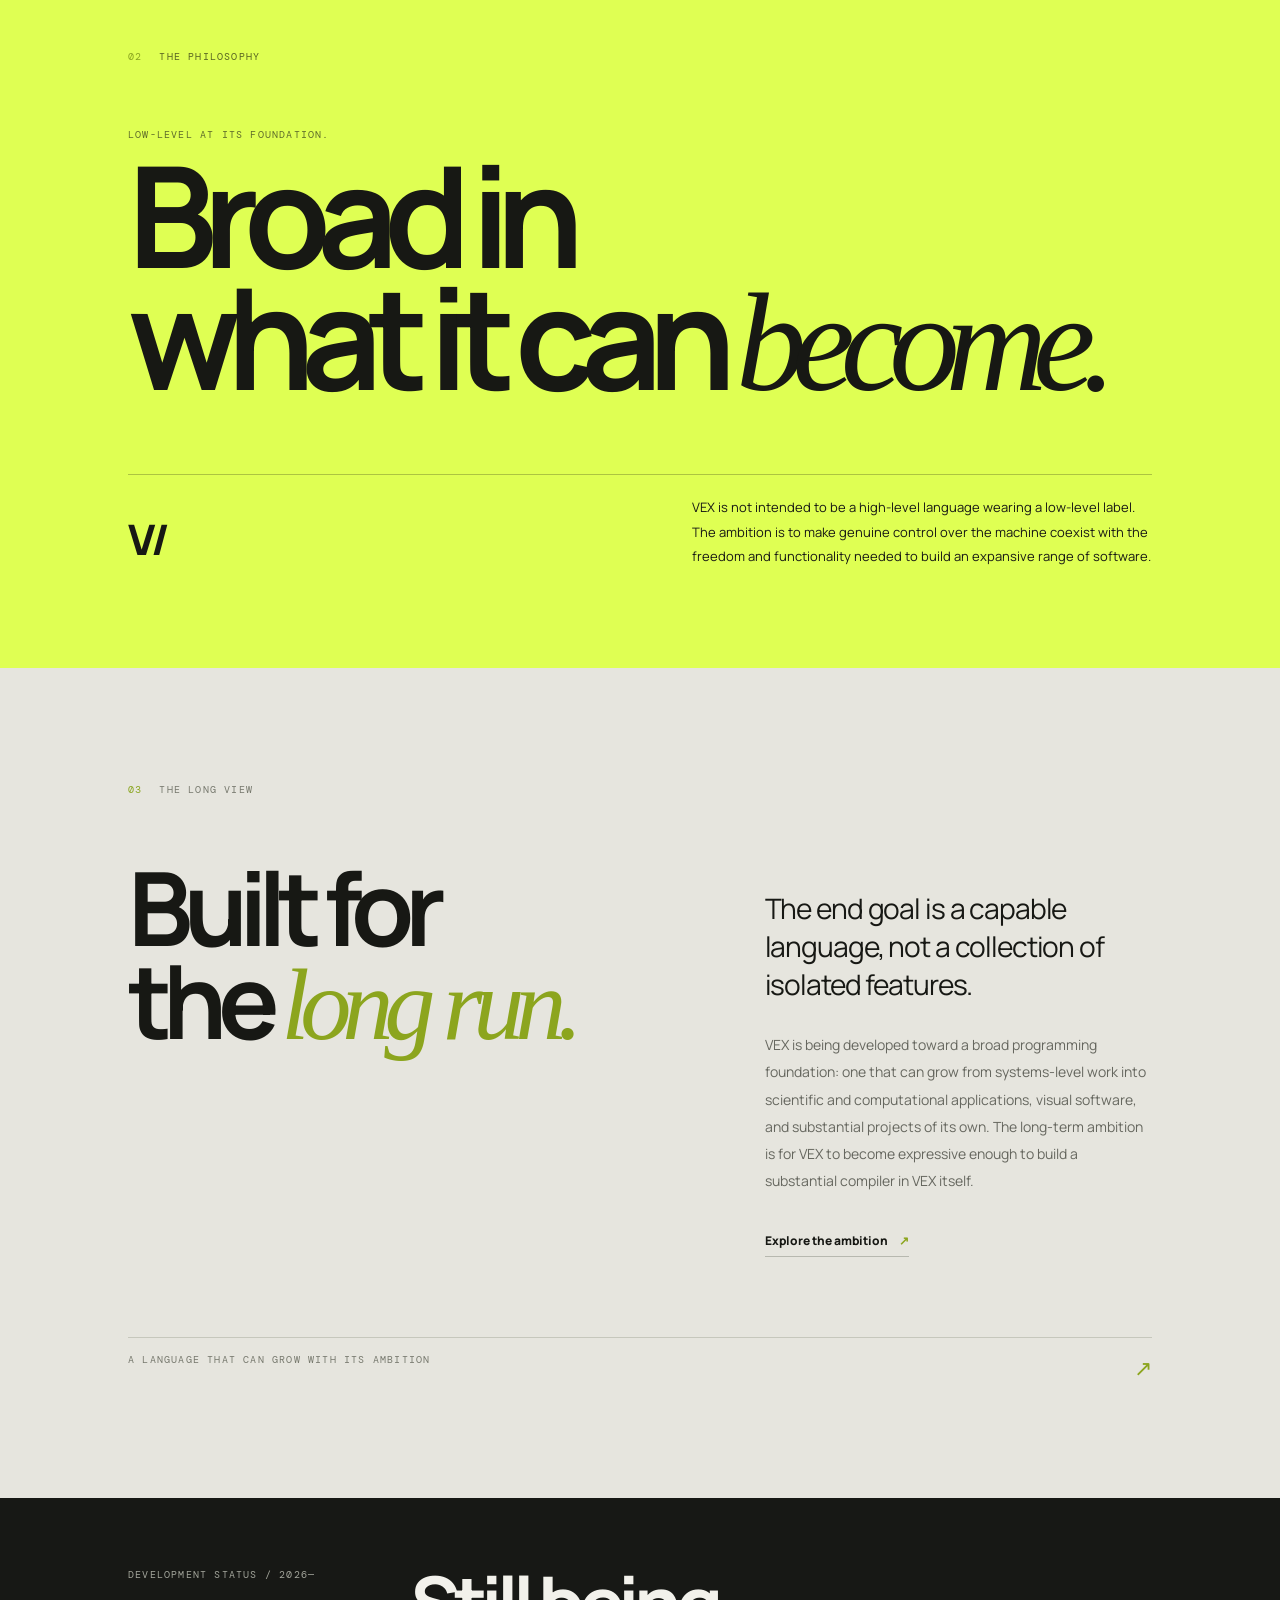
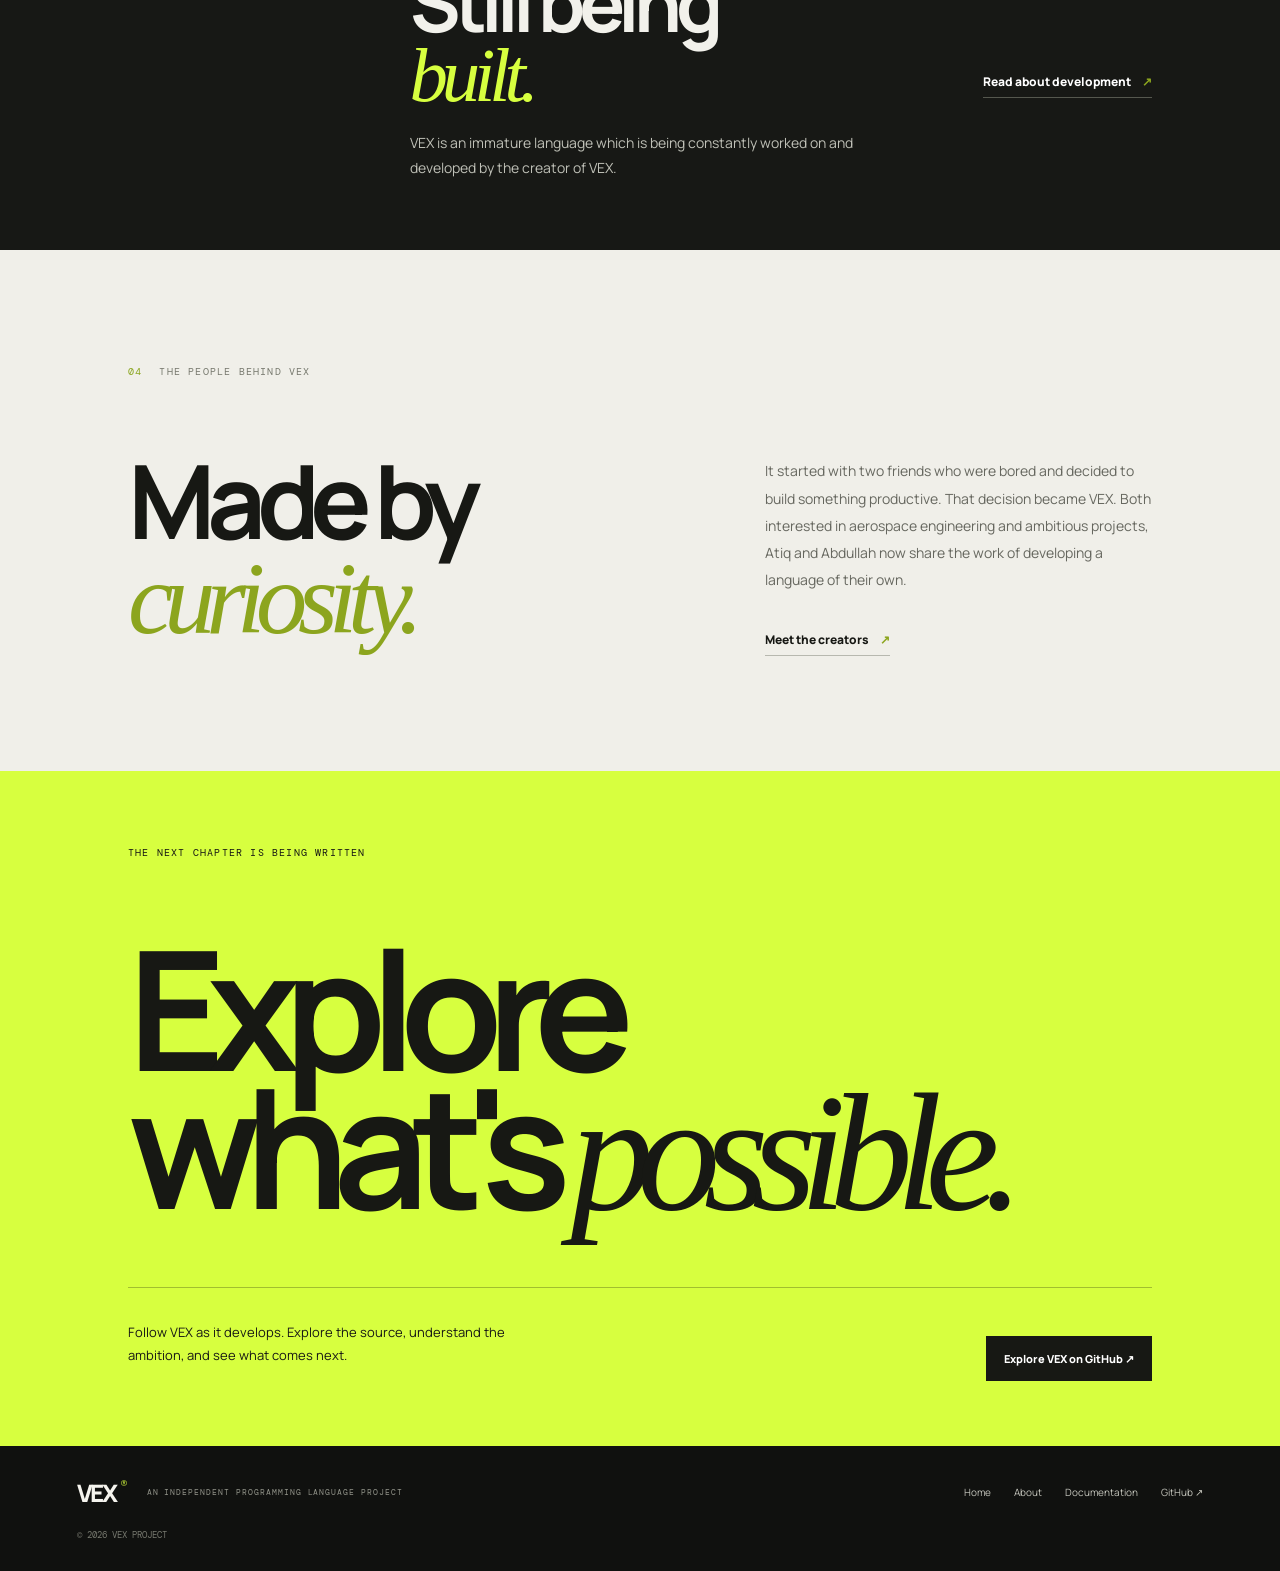
==== commit adf40ad2: "Introduce the creators and origin of VEX on homepage" ====
--- a/index.html
+++ b/index.html
@@ -18,6 +18,6 @@
 <section class="manifesto section"><div class="eyebrow mono"><span>02</span> THE PHILOSOPHY</div><p class="manifesto-pre mono">LOW-LEVEL AT ITS FOUNDATION.</p><h2>Broad in<br>what it can <em>become.</em></h2><div class="manifesto-foot"><span class="manifesto-mark">V/</span><p>VEX is not intended to be a high-level language wearing a low-level label. The ambition is to make genuine control over the machine coexist with the freedom and functionality needed to build an expansive range of software.</p></div></section>
 <section class="vision section"><div class="eyebrow mono"><span>03</span> THE LONG VIEW</div><div class="vision-grid"><h2>Built for<br>the <em>long run.</em></h2><div><p class="large-copy">The end goal is a capable language, not a collection of isolated features.</p><p>VEX is being developed toward a broad programming foundation: one that can grow from systems-level work into scientific and computational applications, visual software, and substantial projects of its own. The long-term ambition is for VEX to become expressive enough to build a substantial compiler in VEX itself.</p><a class="arrow-link" href="about.html#direction">Explore the ambition <span>↗</span></a></div></div><div class="vision-rule"><span class="mono">A LANGUAGE THAT CAN GROW WITH ITS AMBITION</span><span class="vision-symbol">↗</span></div></section>
 <section class="status-strip"><div class="eyebrow mono">DEVELOPMENT STATUS / 2026—</div><div><h2>Still being<br><em>built.</em></h2><p>VEX is an immature language which is being constantly worked on and developed by the creator of VEX.</p></div><a class="arrow-link" href="about.html#status">Read about development <span>↗</span></a></section>
-<section class="people-preview section"><div class="eyebrow mono"><span>04</span> THE PEOPLE BEHIND VEX</div><div class="people-preview-grid"><h2>Made by<br><em>its creators.</em></h2><div><p>VEX is an independent project created by Atiq Ebne Jaman, with Abdullah as co-founder. Two people, one shared effort to build a programming language with a much wider horizon.</p><a class="arrow-link" href="about.html#people">Meet the creators <span>↗</span></a></div></div></section>
+<section class="people-preview section"><div class="eyebrow mono"><span>04</span> THE PEOPLE BEHIND VEX</div><div class="people-preview-grid"><h2>Made by<br><em>curiosity.</em></h2><div><p>It started with two friends who were bored and decided to build something productive. That decision became VEX. Both interested in aerospace engineering and ambitious projects, Atiq and Abdullah now share the work of developing a language of their own.</p><a class="arrow-link" href="about.html#people">Meet the creators <span>↗</span></a></div></div></section>
 <section class="closing"><div class="mono">THE NEXT CHAPTER IS BEING WRITTEN</div><h2>Explore<br>what's <em>possible.</em></h2><div class="closing-foot"><p>Follow VEX as it develops. Explore the source, understand the ambition, and see what comes next.</p><a class="button button-dark" href="https://github.com/Atiqxyz/vex" target="_blank" rel="noopener">Explore VEX on GitHub ↗</a></div></section>
 </main><footer class="footer"><a class="brand" href="index.html">VEX<span>®</span></a><p class="mono">AN INDEPENDENT PROGRAMMING LANGUAGE PROJECT</p><nav><a href="index.html">Home</a><a href="about.html">About</a><a href="docs.html">Documentation</a><a href="https://github.com/Atiqxyz/vex" target="_blank" rel="noopener">GitHub ↗</a></nav><small>© <span id="year">2026</span> VEX PROJECT</small></footer><script src="script.js"></script></body></html>
--- a/styles.css
+++ b/styles.css
@@ -1,188 +1 @@
-:root{
-  --paper:#f7f7f4;
-  --white:#fff;
-  --ink:#151515;
-  --muted:#73736d;
-  --line:#d9d9d3;
-  --soft:#efefea;
-  --accent:#e54832;
-  --sans:Inter,ui-sans-serif,system-ui,-apple-system,BlinkMacSystemFont,"Segoe UI",sans-serif;
-  --mono:"SFMono-Regular",Consolas,"Liberation Mono",monospace;
-}
-*{box-sizing:border-box}
-html{scroll-behavior:smooth;scroll-padding-top:82px}
-body{margin:0;background:var(--paper);color:var(--ink);font-family:var(--sans);-webkit-font-smoothing:antialiased}
-a{color:inherit;text-decoration:none}
-button{font:inherit}
-.mono{font-family:var(--mono);font-size:10px;letter-spacing:.09em;text-transform:uppercase}
-.site-header{height:76px;padding:0 6vw;display:flex;align-items:center;justify-content:space-between;border-bottom:1px solid var(--line);position:sticky;top:0;z-index:20;background:rgba(247,247,244,.96);backdrop-filter:blur(10px)}
-.wordmark,.footer-mark{font-size:25px;font-weight:850;letter-spacing:-.105em}
-.wordmark span,.footer-mark span{color:var(--accent)}
-.primary-nav{display:flex;align-items:center;gap:34px;font-size:12px;font-weight:600}
-.primary-nav a{transition:color .18s ease}
-.primary-nav a:hover,.footer-links a:hover,.person-links a:hover{color:var(--accent)}
-.nav-github{border:1px solid var(--ink);padding:10px 15px}
-.nav-github span{color:var(--accent);margin-left:11px}
-.menu-toggle{display:none}
-.hero{min-height:calc(100svh - 76px);padding:28px 6vw 22px;display:flex;flex-direction:column;overflow:hidden}
-.hero-meta,.hero-index{display:flex;justify-content:space-between;color:var(--muted)}
-.hero-main{width:100%;max-width:1500px;margin:auto}
-.eyebrow{margin:0;color:var(--accent);font-size:10px;font-weight:650;letter-spacing:.14em}
-.red-dot{display:inline-block;width:7px;height:7px;margin:0 9px 1px 0;border-radius:50%;background:var(--accent)}
-.hero h1{font-size:clamp(150px,29vw,430px);line-height:.76;letter-spacing:-.115em;font-weight:850;margin:32px 0 46px  -.035em}
-.hero-mark{color:var(--accent)}
-.hero-rule{height:1px;background:var(--ink);width:100%}
-.hero-bottom{display:grid;grid-template-columns:1fr 1fr;gap:8vw;padding-top:28px}
-.hero-statement{font-size:clamp(22px,3.1vw,43px);line-height:1.12;letter-spacing:-.065em;font-weight:650;margin:0}
-.hero-copy{max-width:560px}
-.hero-copy>p{font-size:14px;line-height:1.8;color:#555650;margin:0 0 24px}
-.hero-actions{display:flex;align-items:center;gap:27px;flex-wrap:wrap}
-.button{display:inline-flex;align-items:center;justify-content:space-between;gap:26px;padding:15px 18px;font-size:11px;font-weight:700;transition:background .2s,color .2s,transform .2s}
-.button:hover{transform:translateY(-2px)}
-.button-dark{background:var(--ink);color:var(--white)}
-.button-dark:hover{background:var(--accent)}
-.button-dark span,.button-light span{color:var(--accent)}
-.text-link{font-size:11px;font-weight:650;border-bottom:1px solid var(--line);padding:0 0 5px}
-.text-link span{color:var(--accent);margin-left:7px}
-.hero-index{padding-top:50px;color:var(--muted)}
-.section{padding:110px 10vw;position:relative}
-.section-top{display:flex;align-items:center;gap:15px;margin-bottom:65px;color:var(--muted)}
-.section-top span:first-child{color:var(--accent)}
-.split-layout{display:grid;grid-template-columns:1.15fr .85fr;gap:9vw;align-items:end;max-width:1300px;margin:0 auto}
-h2{font-weight:690;letter-spacing:-.075em}
-.split-layout h2,.section-heading h2{font-size:clamp(47px,6.7vw,92px);line-height:.99;margin:0}
-h2 em{font-family:Georgia,"Times New Roman",serif;font-weight:400;letter-spacing:-.075em;color:var(--accent)}
-.section-copy{max-width:470px}
-.section-copy p,.philosophy-copy,.section-intro{font-size:14px;line-height:1.9;color:#595a55;margin:0 0 15px}
-.section-signature{margin:88px 0 0 auto;text-align:right;color:#999a92}
-.intro{background:var(--white)}
-.philosophy{background:var(--ink);color:var(--white)}
-.philosophy .section-top{color:#a5a59e}
-.philosophy-content{max-width:1180px;margin:0 auto}
-.philosophy .eyebrow{color:var(--accent)}
-.philosophy h2{font-size:clamp(45px,7.1vw,98px);line-height:1.05;margin:45px 0 53px}
-.philosophy h2 em{color:#a9aaa4}
-.philosophy-copy{max-width:600px;color:#bcbdb6;margin-left:auto}
-.philosophy-index{display:block;text-align:right;color:#777971;margin-top:42px}
-.capabilities{background:var(--paper)}
-.section-heading{display:grid;grid-template-columns:1fr .6fr;gap:7vw;align-items:end;max-width:1300px;margin:0 auto 60px}
-.section-heading .eyebrow{margin-bottom:22px}
-.section-intro{max-width:390px;margin:0 0 5px}
-.feature-list{max-width:1250px;margin:0 auto;border-top:1px solid var(--line)}
-.feature-row{display:grid;grid-template-columns:48px 1fr 115px;gap:24px;align-items:center;padding:22px 4px;border-bottom:1px solid var(--line);transition:padding .2s ease}
-.feature-row:hover{padding-left:13px}
-.feature-number,.feature-type{font-size:9px;color:var(--accent)}
-.feature-text h3,.future-row h3{font-size:18px;letter-spacing:-.04em;margin:0 0 5px;font-weight:650}
-.feature-text p,.future-row p{font-size:12px;line-height:1.7;color:var(--muted);margin:0}
-.feature-type{text-align:right;color:#85867f}
-.future{background:var(--soft)}
-.future-heading{margin-bottom:50px}
-.future-list{max-width:1250px;margin:0 auto;border-top:1px solid #d1d1ca}
-.future-row{display:grid;grid-template-columns:48px 1fr;gap:24px;padding:23px 4px;border-bottom:1px solid #d1d1ca;align-items:start}
-.future-number{color:var(--accent);font-size:10px;padding-top:3px}
-.future-row h3{font-size:17px}
-.future-note{max-width:1250px;margin:22px auto 0;color:var(--muted);font-size:9px}
-.status{background:#f0e3df}
-.status-content{max-width:1000px;margin:0 auto}
-.status .eyebrow{margin-bottom:23px}
-.status h2{font-size:clamp(60px,9vw,122px);line-height:.92;margin:0 0 30px}
-.status h2 em{color:var(--accent)}
-.status-copy{max-width:480px;color:#575650;font-size:14px;line-height:1.85;margin:0 0 45px}
-.status blockquote{max-width:850px;font-size:clamp(19px,2.6vw,31px);line-height:1.45;letter-spacing:-.04em;font-weight:600;margin:0;padding:28px 0;border-top:1px solid rgba(21,21,21,.3);border-bottom:1px solid rgba(21,21,21,.3)}
-.status-footer{display:flex;justify-content:space-between;color:#76746e;margin-top:20px;font-size:9px}
-.people{background:var(--white)}
-.people-heading{margin-bottom:55px}
-.people-heading{display:grid;grid-template-columns:1fr .6fr;gap:7vw;align-items:end;max-width:1300px;margin:0 auto 38px}
-.people-heading .eyebrow{margin-bottom:22px}
-.people-heading h2{font-size:clamp(43px,5.5vw,72px);line-height:1;margin:0}
-.people-grid{display:grid;grid-template-columns:1fr 1fr;max-width:1250px;margin:0 auto;border-top:1px solid var(--line);border-bottom:1px solid var(--line)}
-.person{padding:22px 36px 25px 0}
-.person+ .person{border-left:1px solid var(--line);padding-left:36px;padding-right:0}
-.person-meta{display:flex;justify-content:space-between;color:var(--muted);font-size:9px}
-.person-meta span:first-child{color:var(--accent)}
-.person h3{font-size:22px;letter-spacing:-.055em;margin:26px 0 0}
-.person-role{font-size:11px;color:var(--muted);margin:5px 0 0}
-.person-links{display:flex;gap:13px 23px;flex-wrap:wrap;border-top:1px solid var(--line);padding-top:17px}
-.person-links a{font-size:10px;font-weight:700;transition:color .18s}
-.person-links a span{color:var(--accent);margin-left:4px}
-.closing{background:var(--ink);color:var(--white);min-height:580px;padding-top:35px;padding-bottom:55px}
-.closing-top{display:flex;justify-content:space-between;color:#9b9c94}
-.closing h2{font-size:clamp(115px,22vw,300px);line-height:.75;letter-spacing:-.12em;margin:100px 0 55px}
-.closing h2 span{color:var(--accent)}
-.closing-bottom{display:flex;justify-content:space-between;align-items:end;gap:30px}
-.closing-bottom p{max-width:400px;color:#b6b7b0;font-size:13px;line-height:1.8;margin:0}
-.button-light{background:var(--white);color:var(--ink)}
-.button-light:hover{background:var(--accent);color:var(--white)}
-.site-footer{display:grid;grid-template-columns:auto 1fr auto auto;align-items:center;gap:35px;padding:28px 6vw;background:var(--paper)}
-.footer-mark{font-size:21px}
-.footer-center .mono{font-size:8px;color:var(--muted);margin:0 0 8px}
-.documentation-note{font-size:10px;color:#777;margin:0}
-.footer-links{display:flex;gap:20px;font-size:10px;font-weight:650}
-.footer-copy{white-space:nowrap;color:var(--muted);font-size:8px}
-.menu-toggle{border:0;background:none}
-@media(prefers-reduced-motion:reduce){html{scroll-behavior:auto}*,*::before,*::after{transition-duration:.01ms!important;animation-duration:.01ms!important}}
-@media(max-width:850px){
-  .site-header{height:68px;padding:0 6vw}
-  .menu-toggle{display:flex;flex-direction:column;gap:6px;padding:12px;z-index:22;cursor:pointer}
-  .menu-toggle span{width:22px;height:1px;background:var(--ink);display:block;transition:transform .2s}
-  .menu-toggle[aria-expanded=true] span:first-child{transform:translateY(3.5px) rotate(45deg)}
-  .menu-toggle[aria-expanded=true] span:last-child{transform:translateY(-3.5px) rotate(-45deg)}
-  .primary-nav{position:absolute;left:0;right:0;top:67px;display:none;flex-direction:column;align-items:stretch;gap:0;padding:16px 6vw 24px;background:var(--paper);border-bottom:1px solid var(--line)}
-  .primary-nav.is-open{display:flex}
-  .primary-nav a{padding:14px 0;border-bottom:1px solid var(--line)}
-  .primary-nav .nav-github{margin-top:12px;padding:13px!important;border:1px solid var(--ink);text-align:center}
-  .section{padding:86px 7vw}
-  .section-top{margin-bottom:48px}
-  .split-layout{grid-template-columns:1fr;gap:30px}
-  .section-copy{margin-left:auto}
-  .section-heading{grid-template-columns:1fr;gap:23px}
-  .section-intro{margin-left:auto}
-  .philosophy h2{font-size:clamp(43px,8vw,72px)}
-  .people-heading{grid-template-columns:1fr;gap:20px}
-  .people-grid{gap:0}
-  .person{padding-right:24px}
-  .person+.person{padding-left:24px}
-  .site-footer{grid-template-columns:auto 1fr;gap:20px 28px}
-  .footer-links{grid-column:1;grid-row:2}
-  .footer-copy{grid-column:2;grid-row:2;text-align:right}
-}
-@media(max-width:560px){
-  .hero{min-height:calc(100svh - 68px);padding:21px 6vw 18px}
-  .hero-meta{font-size:8px;gap:12px}
-  .hero-meta span:last-child{text-align:right;max-width:140px}
-  .hero h1{font-size:clamp(142px,31vw,210px);margin:48px 0 40px -.045em}
-  .hero-bottom{grid-template-columns:1fr;gap:22px;padding-top:23px}
-  .hero-statement{font-size:28px}
-  .hero-copy>p{font-size:13px}
-  .hero-index{font-size:8px;padding-top:38px}
-  .section{padding:75px 6vw}
-  .section-top{font-size:9px;margin-bottom:38px}
-  .split-layout h2,.section-heading h2{font-size:clamp(47px,12vw,68px)}
-  .section-copy p,.section-intro{font-size:13px}
-  .section-signature{margin-top:56px;font-size:8px}
-  .philosophy h2{font-size:clamp(42px,10vw,58px);margin:35px 0}
-  .philosophy-copy{font-size:13px}
-  .feature-row{grid-template-columns:27px 1fr;gap:14px;padding:20px 0}
-  .feature-type{display:none}
-  .feature-text h3{font-size:16px}
-  .feature-text p,.future-row p{font-size:11px}
-  .future-row{grid-template-columns:28px 1fr;gap:14px;padding:20px 0}
-  .future-row h3{font-size:16px}
-  .status h2{font-size:clamp(58px,14vw,88px)}
-  .status-copy{font-size:13px}
-  .status blockquote{font-size:21px}
-  .status-footer{font-size:8px;gap:20px}
-  .people-grid{grid-template-columns:1fr}
-  .person,.person+.person{padding:23px 0 25px;border-left:0}
-  .person+.person{border-top:1px solid var(--line)}
-  .closing{min-height:510px}
-  .closing-top{font-size:8px;gap:15px}
-  .closing h2{font-size:clamp(116px,27vw,160px);margin:120px 0 45px}
-  .closing-bottom{align-items:flex-start;flex-direction:column}
-  .closing-bottom p{font-size:12px}
-  .site-footer{grid-template-columns:1fr 1fr;gap:17px}
-  .footer-mark{grid-column:1}
-  .footer-center{grid-column:1/-1;grid-row:2}
-  .footer-links{grid-column:1;grid-row:3}
-  .footer-copy{grid-column:2;grid-row:3}
-}
+:root{--bg:#10110f;--panel:#171815;--paper:#f0efe9;--ink:#171814;--muted:#a3a49b;--line:#343630;--accent:#d7ff3f;--sans:"Manrope",Arial,sans-serif;--mono:"DM Mono",monospace}*{box-sizing:border-box}html{scroll-behavior:smooth;scroll-padding-top:90px}body{margin:0;background:var(--paper);color:var(--ink);font-family:var(--sans);-webkit-font-smoothing:antialiased}a{color:inherit;text-decoration:none}.mono{font-family:var(--mono);font-size:10px;letter-spacing:.12em;text-transform:uppercase}.accent{color:var(--accent)}.accent-text{color:#8aa51f}.site-header{height:78px;padding:0 6vw;display:flex;align-items:center;justify-content:space-between;background:var(--bg);color:#f5f4ee;border-bottom:1px solid #30312c;position:sticky;top:0;z-index:20}.brand{font-size:24px;font-weight:800;letter-spacing:-.1em}.brand span{font:10px var(--mono);letter-spacing:0;vertical-align:top;margin-left:5px;color:var(--accent)}.primary-nav{display:flex;align-items:center;gap:38px;font-size:12px;color:#b6b7af}.primary-nav a{transition:color .2s}.primary-nav a:hover,.primary-nav a.active{color:var(--accent)}.primary-nav .nav-cta{border:1px solid #55574f;padding:11px 17px;color:#fff}.menu-toggle{display:none;background:none;border:0;color:white}.hero{position:relative;overflow:hidden;background:var(--bg);color:#f5f4ee;min-height:calc(100svh - 78px);padding:27px 6vw 24px;display:flex;flex-direction:column}.hero-kicker,.hero-bottomline{display:flex;justify-content:space-between;color:#85877d}.hero-word-wrap{position:relative;margin:auto 0 20px}.hero-label{color:var(--accent);margin:0 0 15px}.hero h1{font-size:clamp(170px,32vw,470px);line-height:.72;letter-spacing:-.13em;font-weight:800;margin:0 0 35px -.055em;position:relative;z-index:1}.hero-side{position:absolute;right:2%;bottom:14%;line-height:2;color:#96988e;text-align:right}.hero-foot{border-top:1px solid #45473f;padding:25px 0 32px;display:grid;grid-template-columns:1fr .75fr;gap:8vw}.hero-lede{font-size:clamp(25px,3.7vw,52px);line-height:1.08;letter-spacing:-.07em;font-weight:700;margin:0}.hero-lede em,.page-hero h1 em,.docs-hero h1 em{font-family:Georgia,serif;font-weight:400;color:var(--accent)}.hero-description{max-width:520px}.hero-description>p{font-size:13px;line-height:1.85;color:#b8b9b0;margin:0 0 22px}.actions{display:flex;align-items:center;gap:24px;flex-wrap:wrap}.button{display:inline-flex;align-items:center;gap:28px;padding:15px 18px;font-size:11px;font-weight:800;transition:transform .2s,background .2s,color .2s}.button:hover{transform:translateY(-3px)}.button-light{background:var(--accent);color:var(--ink)}.button-light:hover{background:#efffae}.button-dark{background:var(--ink);color:white}.button-dark:hover{background:#414438}.under-link{font-size:11px;border-bottom:1px solid #696b62;padding-bottom:5px}.under-link span{color:var(--accent);margin-left:8px}.hero-bottomline{font-size:9px}.hero-stamp{position:absolute;right:5%;top:23%;font-size:clamp(300px,52vw,740px);font-weight:800;line-height:.7;color:rgba(255,255,255,.018);pointer-events:none}.section{padding:115px 10vw}.eyebrow{display:flex;gap:17px;align-items:center;color:#77796e;margin-bottom:65px}.eyebrow span{color:#8aa51f}.intro{background:var(--paper)}.intro-grid,.vision-grid,.people-preview-grid,.about-columns{display:grid;grid-template-columns:1.05fr .8fr;gap:10vw;align-items:end}.intro h2,.vision h2,.people-preview h2,.about-columns h2{font-size:clamp(58px,8vw,112px);line-height:.91;letter-spacing:-.09em;margin:0;font-weight:700}.intro h2 em,.vision h2 em,.people-preview h2 em,.about-columns h2 em,.direction-block h2 em,.status-about h2 em,.founders h2 em,.about-end h2 em{font-family:Georgia,serif;font-weight:400;color:#8ca51e}.copy-block{max-width:490px}.large-copy{font-size:clamp(20px,2.2vw,29px)!important;line-height:1.35!important;letter-spacing:-.04em;color:var(--ink)!important}.copy-block p,.vision-grid p,.people-preview-grid p,.about-columns p,.direction-copy p,.status-about-copy p{font-size:14px;line-height:1.95;color:#66675f}.arrow-link{display:inline-block;margin-top:23px;padding-bottom:7px;border-bottom:1px solid #b7b8af;font-size:12px;font-weight:800}.arrow-link span{color:#8ca51e;margin-left:9px}.manifesto{background:#dfff53;padding-top:100px;padding-bottom:100px}.manifesto .eyebrow{color:#586522}.manifesto-pre{margin:65px 0 12px;color:#606d2b}.manifesto h2{font-size:clamp(68px,11vw,154px);line-height:.87;letter-spacing:-.1em;margin:0;font-weight:700}.manifesto h2 em{font-family:Georgia,serif;font-weight:400}.manifesto-foot{display:flex;justify-content:space-between;align-items:end;border-top:1px solid rgba(20,22,12,.25);margin-top:70px;padding-top:20px}.manifesto-mark{font-size:42px;font-weight:800;letter-spacing:-.1em}.manifesto-foot p{max-width:460px;font-size:13px;line-height:1.85;margin:0}.vision{background:#e6e5de}.vision-grid{align-items:start}.vision-grid>div{max-width:520px}.vision-rule{margin-top:80px;border-top:1px solid #c6c7bc;padding-top:15px;display:flex;justify-content:space-between;color:#77796e}.vision-symbol{font-size:22px;color:#8ca51e}.status-strip{background:#171815;color:#f2f1eb;padding:70px 10vw;display:grid;grid-template-columns:.5fr 1fr .5fr;gap:4vw;align-items:center}.status-strip .eyebrow{color:#a2a49a;margin:0;align-self:start}.status-strip h2{font-size:clamp(46px,6vw,82px);line-height:.9;letter-spacing:-.08em;margin:0 0 20px}.status-strip h2 em{font-family:Georgia,serif;color:var(--accent);font-weight:400}.status-strip p{max-width:570px;color:#bfc0b7;font-size:14px;line-height:1.8;margin:0}.status-strip .arrow-link{color:white;border-color:#55574e;justify-self:end}.people-preview{background:var(--paper)}.people-preview-grid{align-items:center}.people-preview-grid>div{max-width:470px}.closing{background:var(--accent);padding:75px 10vw 65px}.closing>h2{font-size:clamp(76px,13vw,180px);line-height:.83;letter-spacing:-.1em;margin:80px 0 65px}.closing>h2 em{font-family:Georgia,serif;font-weight:400}.closing-foot{border-top:1px solid rgba(0,0,0,.25);padding-top:20px;display:flex;justify-content:space-between;align-items:end}.closing-foot p{max-width:400px;font-size:13px;line-height:1.8}.footer{background:var(--bg);color:#f5f4ee;padding:30px 6vw;display:grid;grid-template-columns:auto 1fr auto;gap:20px;align-items:center}.footer>p{color:#92948a;font-size:8px}.footer nav{display:flex;gap:23px;font-size:10px;color:#c3c4bb}.footer nav a:hover{color:var(--accent)}.footer small{grid-column:1/-1;color:#77796f;font:9px var(--mono)}.page-hero,.docs-hero{background:var(--bg);color:#f5f4ee;padding:100px 10vw 120px;min-height:570px}.page-hero h1,.docs-hero h1{font-size:clamp(78px,13vw,170px);line-height:.85;letter-spacing:-.1em;margin:75px 0 40px}.page-hero>p:last-child{max-width:590px;font-size:17px;line-height:1.8;color:#b9bab1;margin-left:38%}.about-block{background:var(--paper)}.about-columns{align-items:start}.about-columns>div{max-width:540px}.direction-block{background:#dfff53}.direction-block h2,.status-about h2,.founders h2{font-size:clamp(62px,9vw,120px);line-height:.9;letter-spacing:-.09em;margin:0 0 55px}.direction-copy{max-width:680px;margin-left:auto}.direction-copy p{color:#444638}.future-disclaimer{font-size:9px;color:#69752e!important;margin-top:35px}.status-about{background:#171815;color:#f5f4ee}.status-about .eyebrow{color:#a2a49a}.status-about h2 em{color:var(--accent)}.status-about-copy{max-width:700px;margin-left:auto}.status-about-copy p{color:#bfc0b7}.status-about blockquote{font-size:clamp(20px,3vw,34px);line-height:1.45;letter-spacing:-.04em;border-top:1px solid #4b4d43;border-bottom:1px solid #4b4d43;padding:30px 0;margin:40px 0 0}.founders{background:var(--paper)}.founders-intro{max-width:670px;font-size:16px;line-height:1.9;color:#606158;margin:0 0 65px auto}.founder-grid{display:grid;grid-template-columns:1fr 1fr;border-top:1px solid #c9cac0;border-bottom:1px solid #c9cac0}.founder{padding:30px 45px 35px 0}.founder+ .founder{padding-left:45px;padding-right:0;border-left:1px solid #c9cac0}.founder h3{font-size:clamp(24px,3vw,38px);letter-spacing:-.06em;margin:28px 0 8px}.founder>p{max-width:390px;font-size:13px;line-height:1.8;color:#66675f;min-height:70px}.founder-links{display:flex;gap:20px;flex-wrap:wrap;border-top:1px solid #c9cac0;padding-top:18px;margin-top:25px;font-size:11px;font-weight:800}.founder-links a:hover{color:#8ca51e}.about-end{background:#171815;color:white;padding:85px 10vw}.about-end>p{color:#a2a49a}.about-end h2{font-size:clamp(65px,10vw,130px);line-height:.9;letter-spacing:-.09em;margin:50px 0}.about-end h2 em{color:var(--accent)}.docs-hero{min-height:calc(100svh - 78px);padding-bottom:80px}.docs-hero h1{margin-bottom:25px}.docs-lede{font-size:19px;color:#c0c1b9}.docs-panel{margin:70px 0 35px 20%;padding:35px;border:1px solid #41433a;display:grid;grid-template-columns:70px 1fr;gap:25px;max-width:780px}.docs-icon{font-size:42px;color:var(--accent)}.docs-panel h2{font-size:27px;letter-spacing:-.05em;margin:15px 0}.docs-panel p:not(.mono){font-size:13px;line-height:1.9;color:#b9bab1;max-width:560px}.docs-panel .arrow-link{color:white;border-color:#56584d}.back-link{font-size:11px;color:#c6c7be}.back-link:hover{color:var(--accent)}@media(max-width:850px){.site-header{height:68px;padding:0 6vw}.menu-toggle{display:flex;flex-direction:column;gap:6px;padding:12px;cursor:pointer}.menu-toggle i{width:23px;height:1px;background:#fff;display:block;transition:transform .2s}.menu-toggle[aria-expanded=true] i:first-child{transform:translateY(3.5px) rotate(45deg)}.menu-toggle[aria-expanded=true] i:last-child{transform:translateY(-3.5px) rotate(-45deg)}.primary-nav{display:none;position:absolute;top:67px;left:0;right:0;background:var(--bg);padding:15px 6vw 25px;flex-direction:column;align-items:stretch;gap:0;border-bottom:1px solid #444}.primary-nav.is-open{display:flex}.primary-nav a{padding:15px 0;border-bottom:1px solid #343630}.primary-nav .nav-cta{margin-top:12px;text-align:center}.hero{min-height:calc(100svh - 68px)}.hero-side{font-size:8px}.section{padding:85px 7vw}.intro-grid,.vision-grid,.people-preview-grid,.about-columns{grid-template-columns:1fr;gap:35px}.copy-block,.vision-grid>div,.people-preview-grid>div,.about-columns>div{margin-left:auto}.status-strip{grid-template-columns:1fr;gap:28px;padding:60px 7vw}.status-strip .arrow-link{justify-self:start}.footer{grid-template-columns:auto 1fr}.footer nav{grid-column:1/-1;flex-wrap:wrap}.footer small{grid-column:1/-1}.page-hero,.docs-hero{padding:80px 7vw}.page-hero>p:last-child{margin-left:15%;}.docs-panel{margin-left:0}.founder{padding-right:25px}.founder+.founder{padding-left:25px}}@media(max-width:560px){.hero{padding:20px 6vw}.hero-kicker,.hero-bottomline{font-size:8px;gap:15px}.hero-kicker span:last-child{text-align:right}.hero h1{font-size:clamp(145px,32vw,220px);margin:0 0 38px -.05em}.hero-side{right:0;bottom:7%;font-size:7px}.hero-foot{grid-template-columns:1fr;gap:23px;padding:22px 0}.hero-lede{font-size:32px}.hero-description>p{font-size:12px}.hero-bottomline{padding-top:35px}.section{padding:70px 6vw}.eyebrow{font-size:8px;margin-bottom:42px}.intro h2,.vision h2,.people-preview h2,.about-columns h2{font-size:clamp(58px,15vw,82px)}.copy-block p,.vision-grid p,.people-preview-grid p,.about-columns p,.direction-copy p,.status-about-copy p{font-size:13px}.manifesto{padding:75px 6vw}.manifesto h2{font-size:clamp(65px,16vw,95px)}.manifesto-foot{margin-top:48px;gap:20px}.manifesto-foot p{max-width:75%;font-size:11px}.vision-rule{margin-top:50px;font-size:8px}.closing{padding:65px 6vw}.closing>h2{font-size:clamp(75px,19vw,112px);margin:75px 0 45px}.closing-foot{align-items:flex-start;flex-direction:column}.footer{padding:25px 6vw;gap:14px}.footer>p{font-size:7px;text-align:right}.footer nav{gap:15px;font-size:9px}.page-hero,.docs-hero{padding:70px 6vw 85px}.page-hero h1,.docs-hero h1{font-size:clamp(67px,17vw,100px);margin:65px 0 30px}.page-hero>p:last-child{font-size:14px;margin-left:0}.direction-block h2,.status-about h2,.founders h2{font-size:clamp(58px,15vw,85px)}.founders-intro{font-size:14px;margin-bottom:40px}.founder-grid{grid-template-columns:1fr}.founder,.founder+.founder{padding:25px 0;border-left:0}.founder+.founder{border-top:1px solid #c9cac0}.founder>p{min-height:0}.docs-panel{grid-template-columns:1fr;padding:23px;gap:5px;margin-top:45px}.docs-panel h2{font-size:23px}.docs-panel p:not(.mono){font-size:12px}.about-end{padding:70px 6vw}}@media(prefers-reduced-motion:reduce){html{scroll-behavior:auto}*,*::before,*::after{transition-duration:.01ms!important;animation-duration:.01ms!important}}
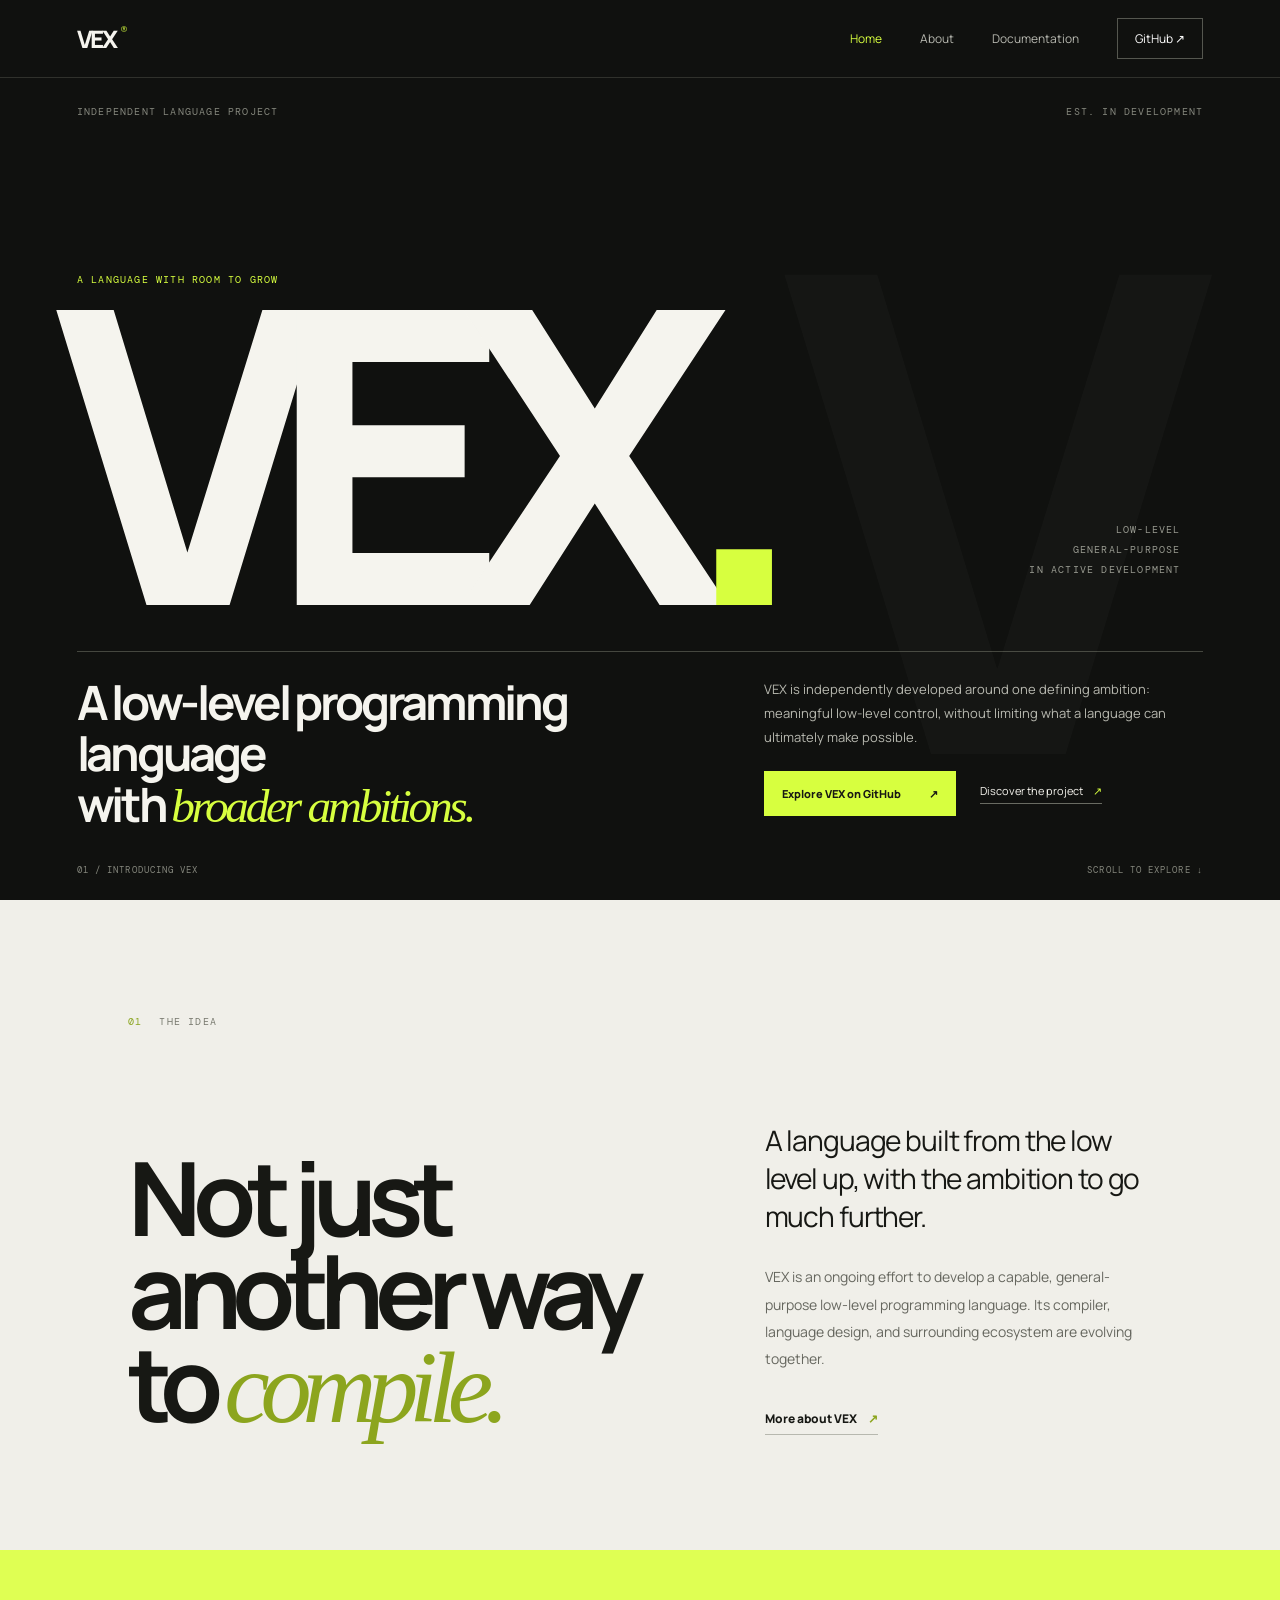
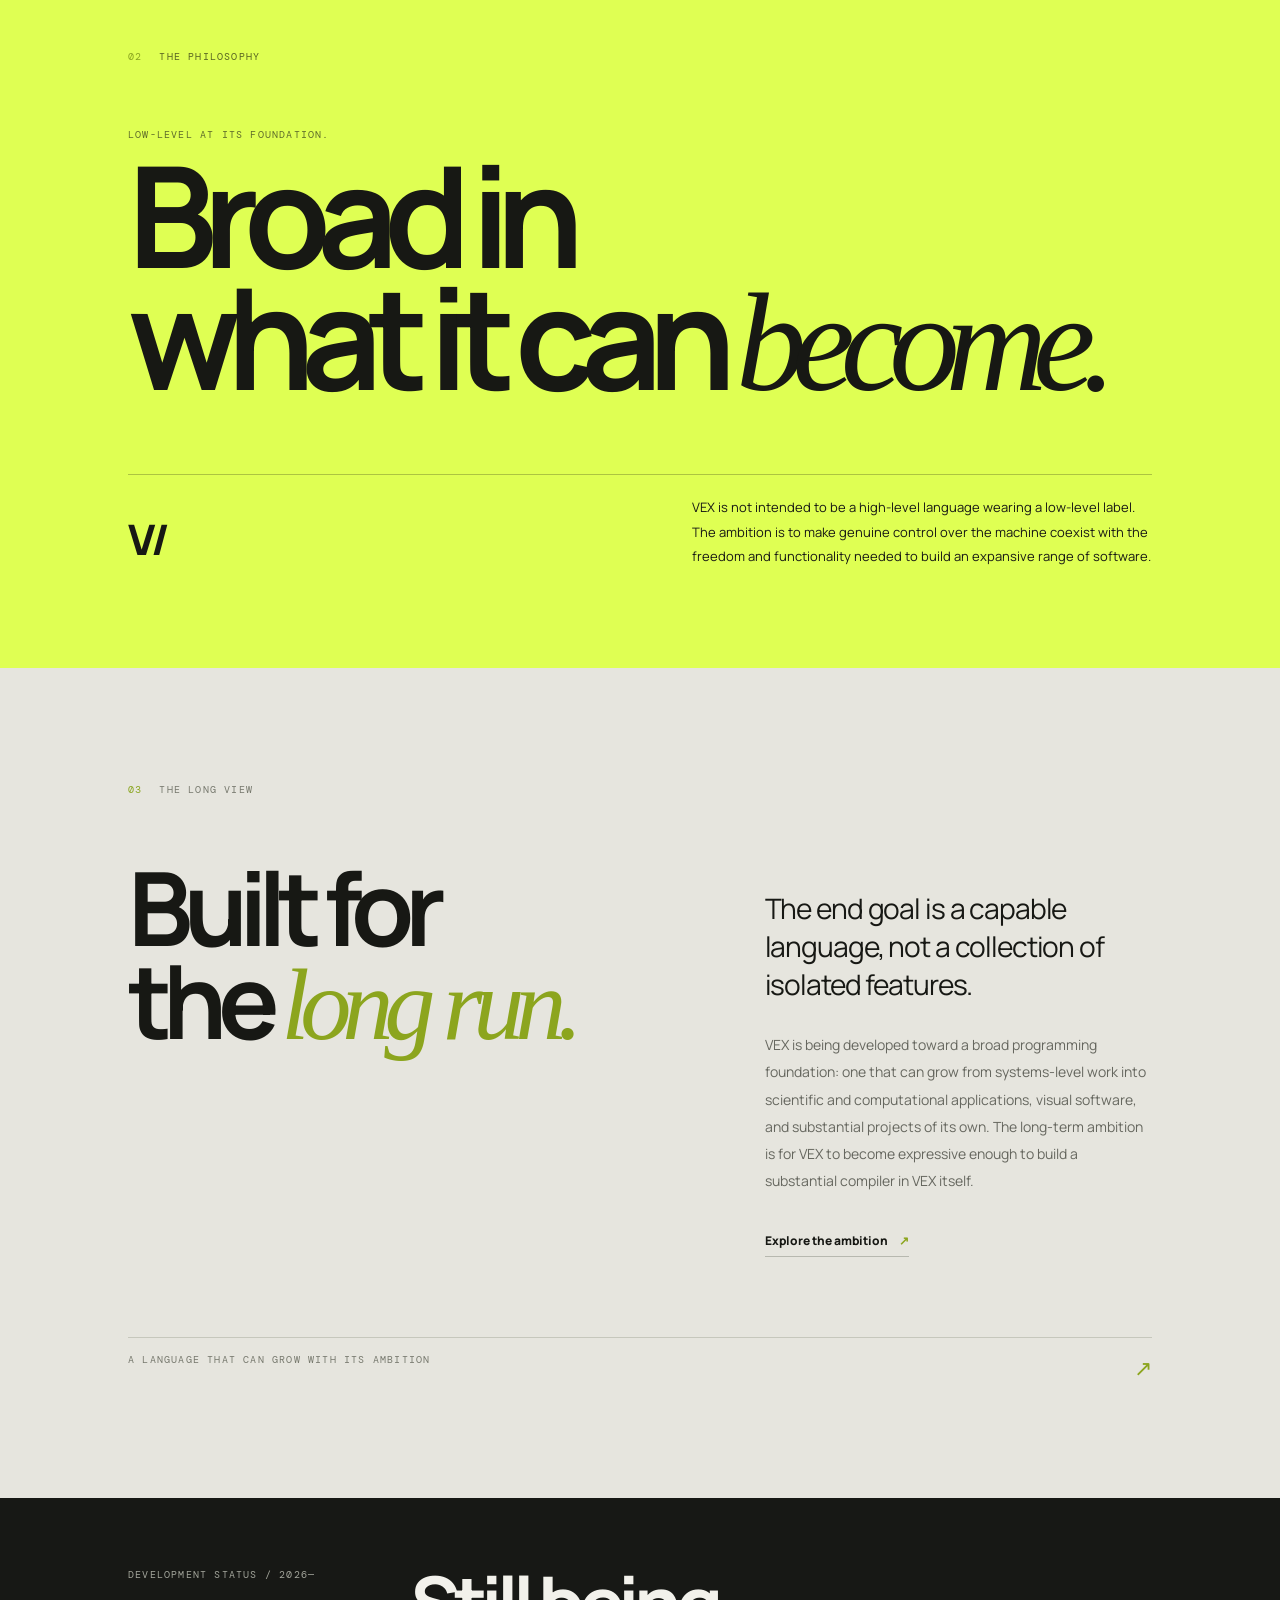
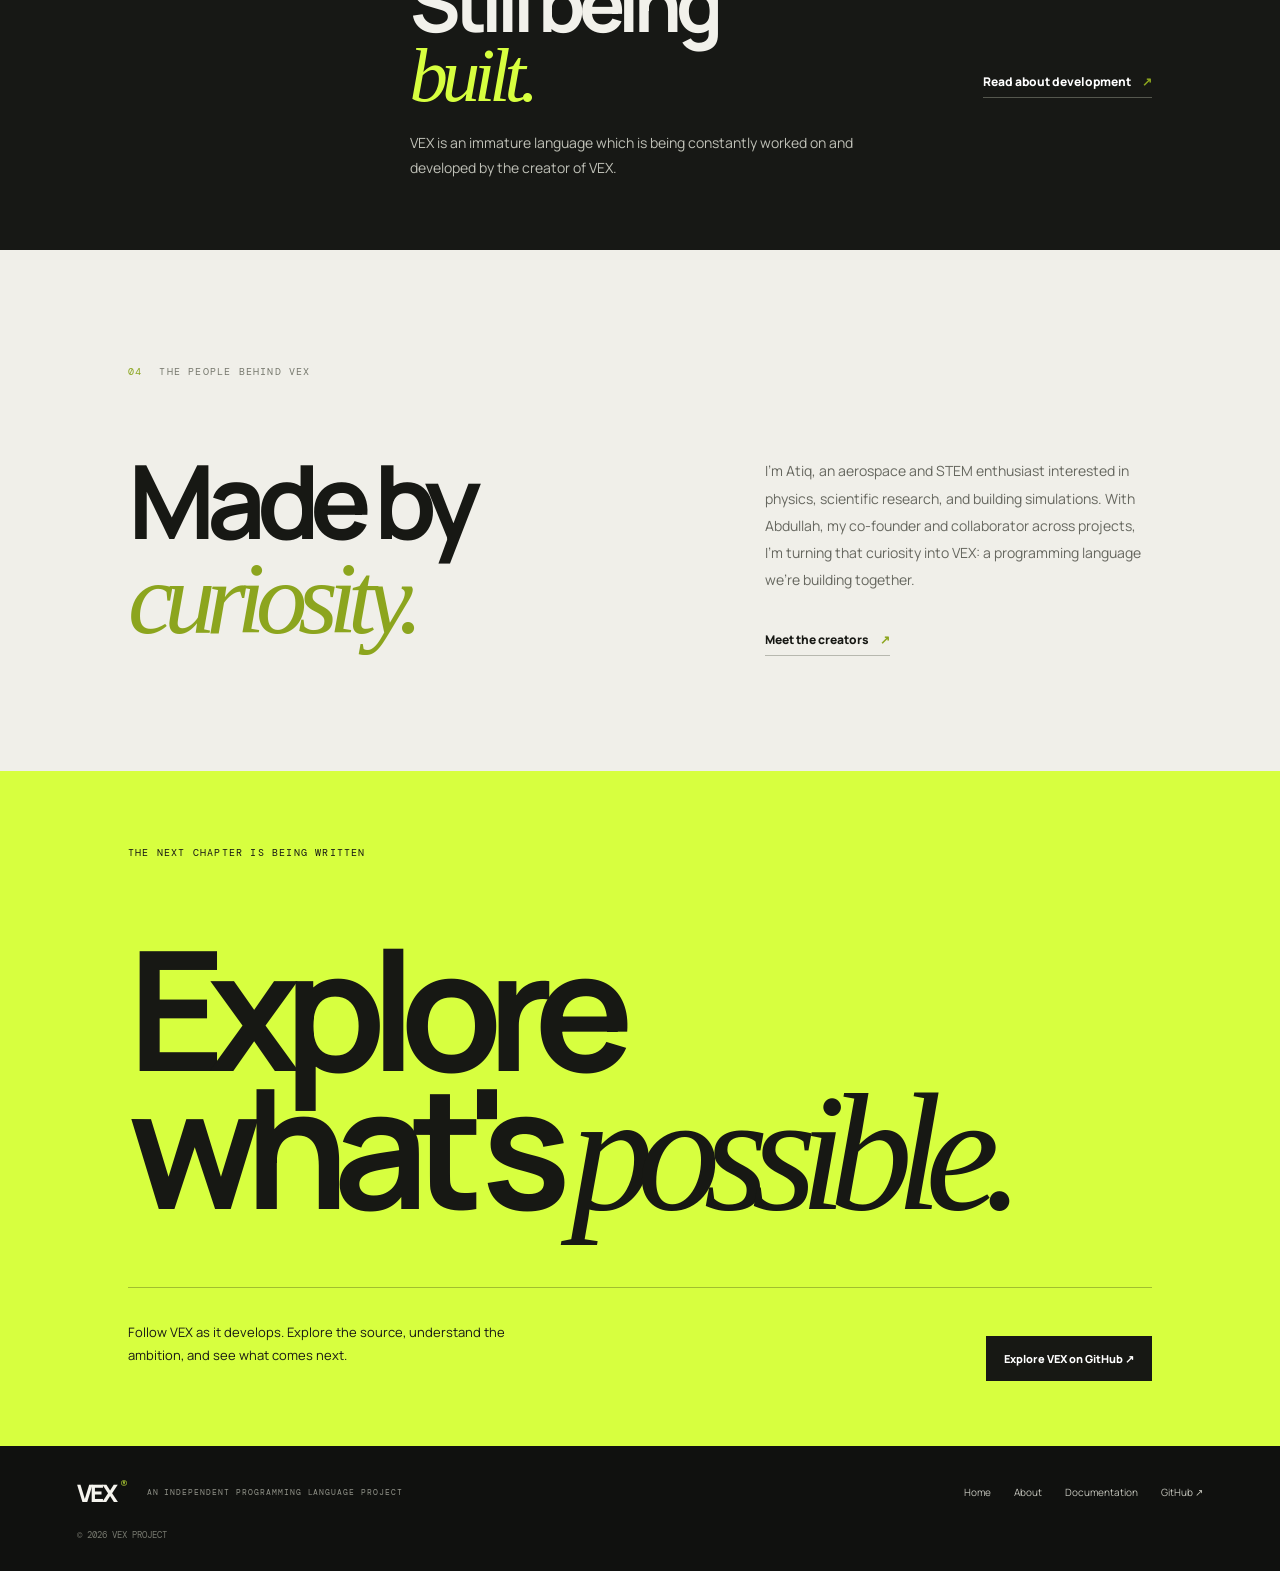
==== commit d6e5d279: "Introduce VEX creator in first person on homepage" ====
--- a/index.html
+++ b/index.html
@@ -18,6 +18,6 @@
 <section class="manifesto section"><div class="eyebrow mono"><span>02</span> THE PHILOSOPHY</div><p class="manifesto-pre mono">LOW-LEVEL AT ITS FOUNDATION.</p><h2>Broad in<br>what it can <em>become.</em></h2><div class="manifesto-foot"><span class="manifesto-mark">V/</span><p>VEX is not intended to be a high-level language wearing a low-level label. The ambition is to make genuine control over the machine coexist with the freedom and functionality needed to build an expansive range of software.</p></div></section>
 <section class="vision section"><div class="eyebrow mono"><span>03</span> THE LONG VIEW</div><div class="vision-grid"><h2>Built for<br>the <em>long run.</em></h2><div><p class="large-copy">The end goal is a capable language, not a collection of isolated features.</p><p>VEX is being developed toward a broad programming foundation: one that can grow from systems-level work into scientific and computational applications, visual software, and substantial projects of its own. The long-term ambition is for VEX to become expressive enough to build a substantial compiler in VEX itself.</p><a class="arrow-link" href="about.html#direction">Explore the ambition <span>↗</span></a></div></div><div class="vision-rule"><span class="mono">A LANGUAGE THAT CAN GROW WITH ITS AMBITION</span><span class="vision-symbol">↗</span></div></section>
 <section class="status-strip"><div class="eyebrow mono">DEVELOPMENT STATUS / 2026—</div><div><h2>Still being<br><em>built.</em></h2><p>VEX is an immature language which is being constantly worked on and developed by the creator of VEX.</p></div><a class="arrow-link" href="about.html#status">Read about development <span>↗</span></a></section>
-<section class="people-preview section"><div class="eyebrow mono"><span>04</span> THE PEOPLE BEHIND VEX</div><div class="people-preview-grid"><h2>Made by<br><em>curiosity.</em></h2><div><p>It started with two friends who were bored and decided to build something productive. That decision became VEX. Both interested in aerospace engineering and ambitious projects, Atiq and Abdullah now share the work of developing a language of their own.</p><a class="arrow-link" href="about.html#people">Meet the creators <span>↗</span></a></div></div></section>
+<section class="people-preview section"><div class="eyebrow mono"><span>04</span> THE PEOPLE BEHIND VEX</div><div class="people-preview-grid"><h2>Made by<br><em>curiosity.</em></h2><div><p>I'm Atiq, an aerospace and STEM enthusiast interested in physics, scientific research, and building simulations. With Abdullah, my co-founder and collaborator across projects, I'm turning that curiosity into VEX: a programming language we're building together.</p><a class="arrow-link" href="about.html#people">Meet the creators <span>↗</span></a></div></div></section>
 <section class="closing"><div class="mono">THE NEXT CHAPTER IS BEING WRITTEN</div><h2>Explore<br>what's <em>possible.</em></h2><div class="closing-foot"><p>Follow VEX as it develops. Explore the source, understand the ambition, and see what comes next.</p><a class="button button-dark" href="https://github.com/Atiqxyz/vex" target="_blank" rel="noopener">Explore VEX on GitHub ↗</a></div></section>
 </main><footer class="footer"><a class="brand" href="index.html">VEX<span>®</span></a><p class="mono">AN INDEPENDENT PROGRAMMING LANGUAGE PROJECT</p><nav><a href="index.html">Home</a><a href="about.html">About</a><a href="docs.html">Documentation</a><a href="https://github.com/Atiqxyz/vex" target="_blank" rel="noopener">GitHub ↗</a></nav><small>© <span id="year">2026</span> VEX PROJECT</small></footer><script src="script.js"></script></body></html>
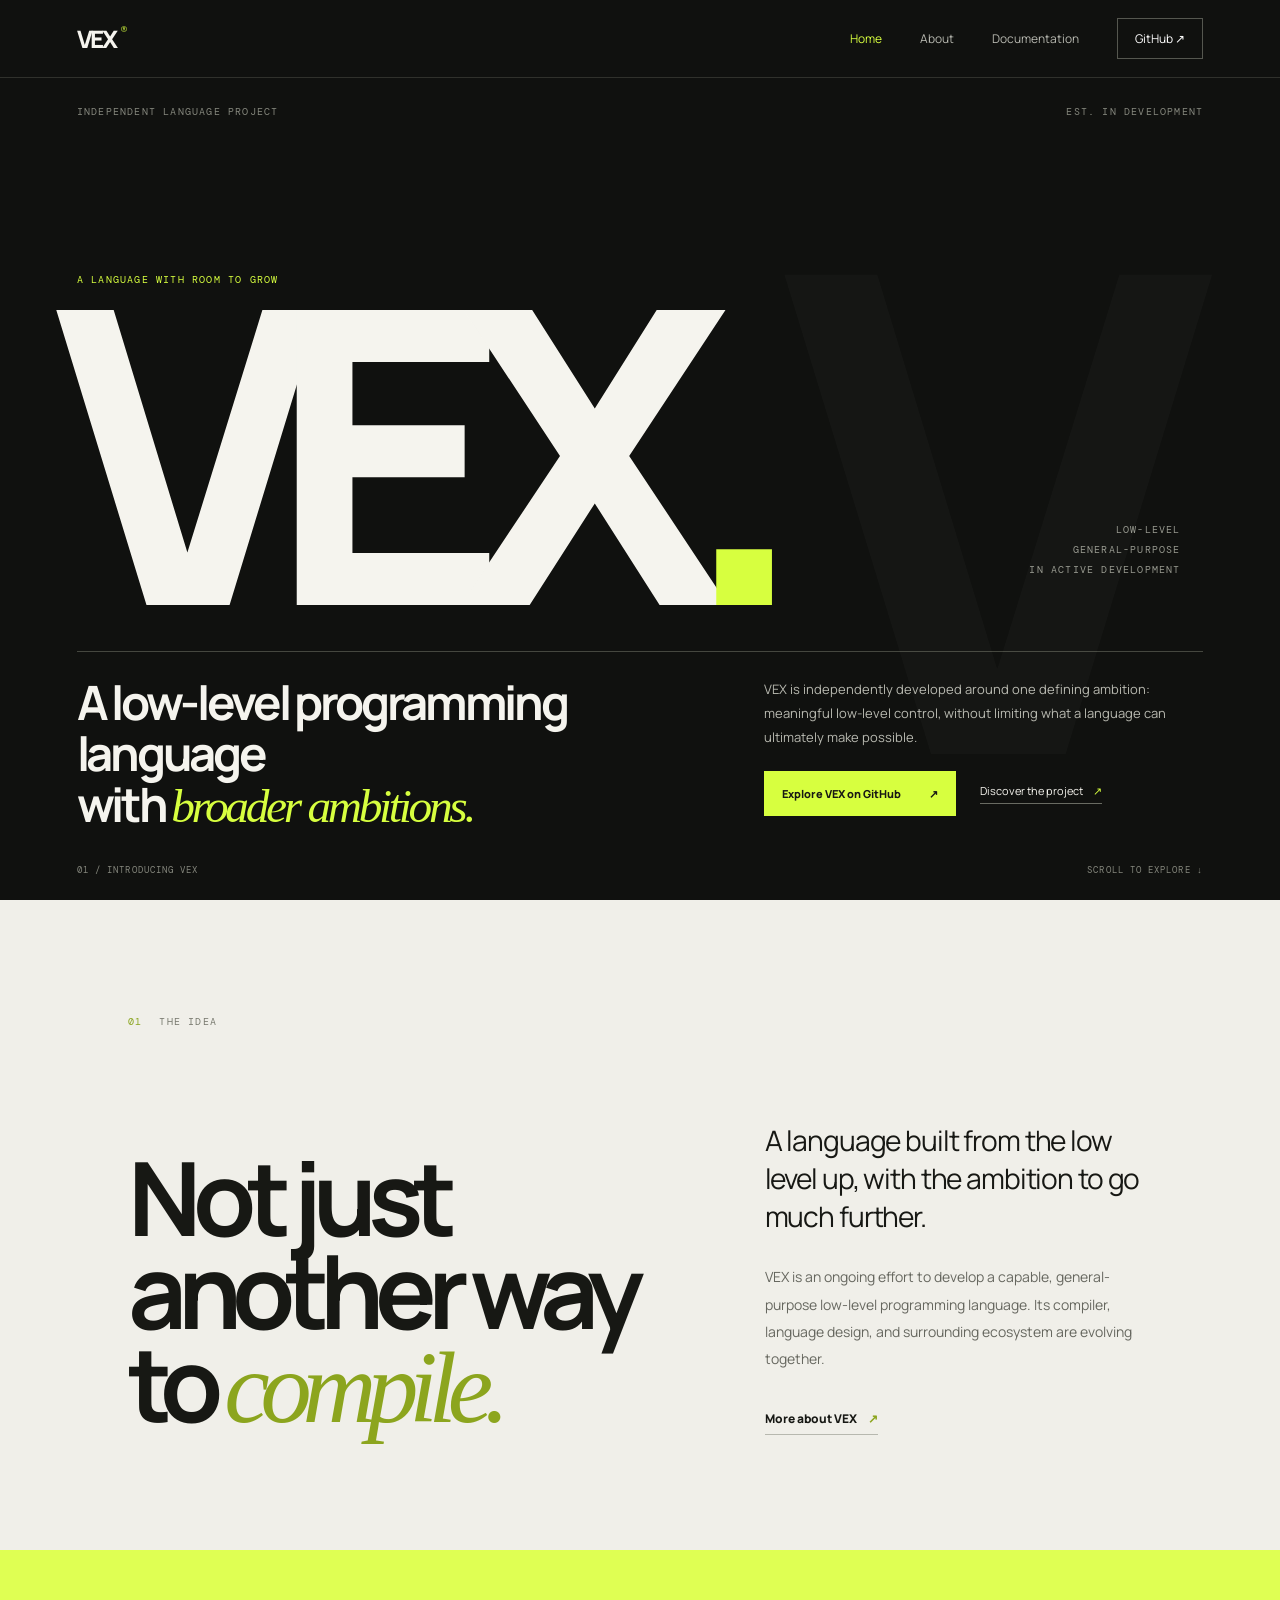
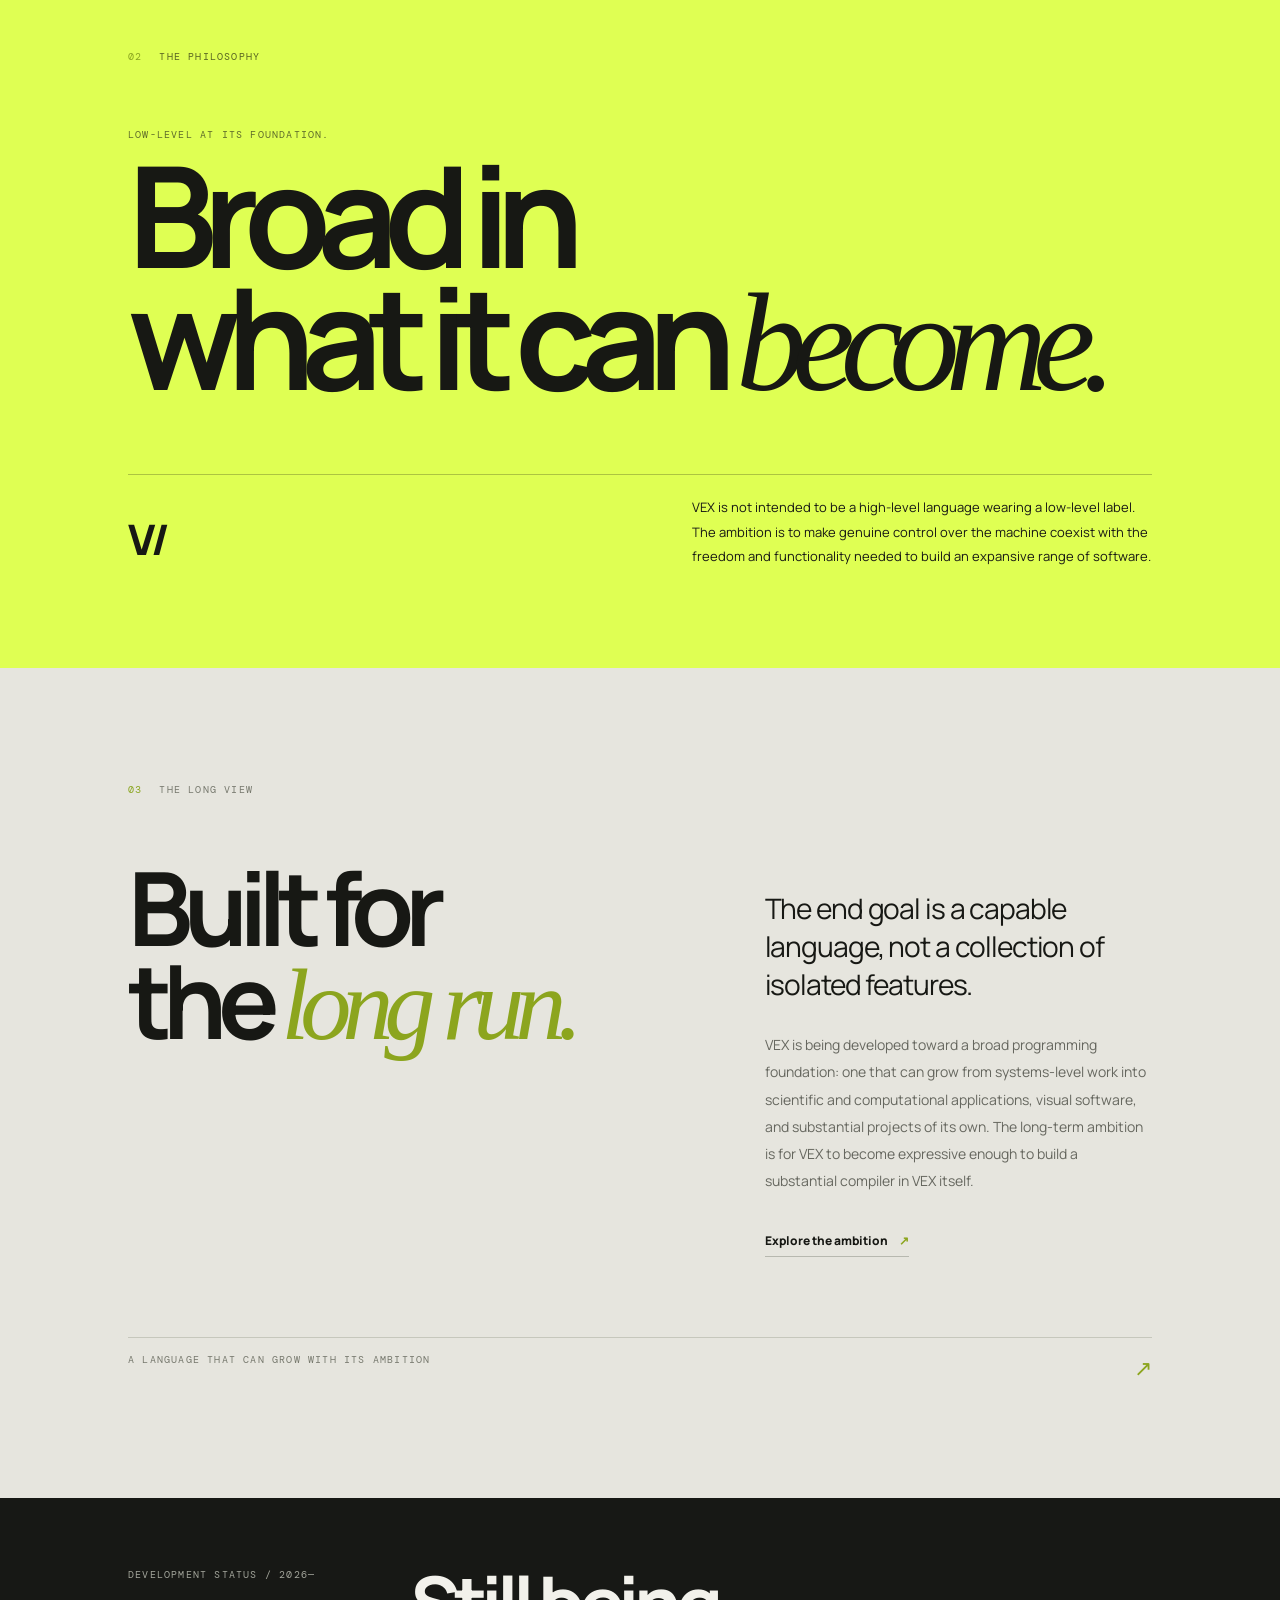
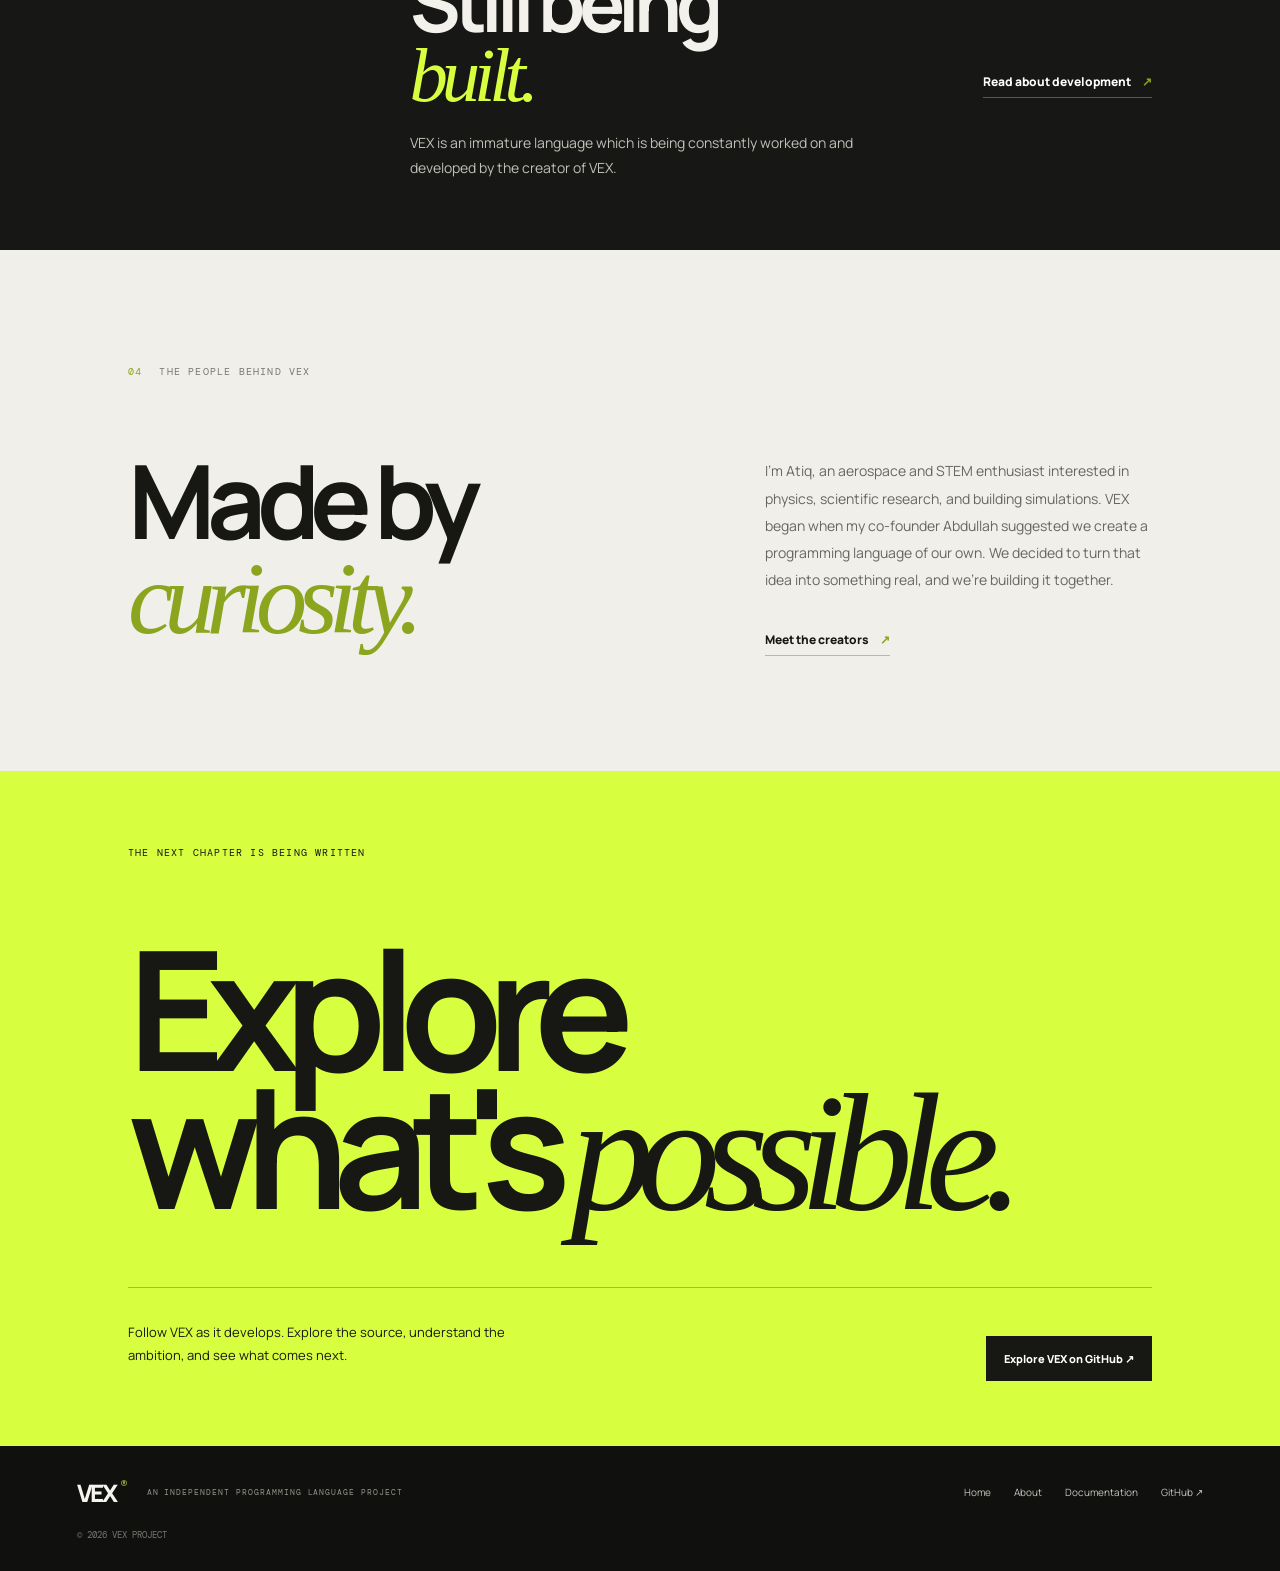
==== commit b328ded3: "Credit Abdullah's original idea in VEX homepage introduction" ====
--- a/index.html
+++ b/index.html
@@ -18,6 +18,6 @@
 <section class="manifesto section"><div class="eyebrow mono"><span>02</span> THE PHILOSOPHY</div><p class="manifesto-pre mono">LOW-LEVEL AT ITS FOUNDATION.</p><h2>Broad in<br>what it can <em>become.</em></h2><div class="manifesto-foot"><span class="manifesto-mark">V/</span><p>VEX is not intended to be a high-level language wearing a low-level label. The ambition is to make genuine control over the machine coexist with the freedom and functionality needed to build an expansive range of software.</p></div></section>
 <section class="vision section"><div class="eyebrow mono"><span>03</span> THE LONG VIEW</div><div class="vision-grid"><h2>Built for<br>the <em>long run.</em></h2><div><p class="large-copy">The end goal is a capable language, not a collection of isolated features.</p><p>VEX is being developed toward a broad programming foundation: one that can grow from systems-level work into scientific and computational applications, visual software, and substantial projects of its own. The long-term ambition is for VEX to become expressive enough to build a substantial compiler in VEX itself.</p><a class="arrow-link" href="about.html#direction">Explore the ambition <span>↗</span></a></div></div><div class="vision-rule"><span class="mono">A LANGUAGE THAT CAN GROW WITH ITS AMBITION</span><span class="vision-symbol">↗</span></div></section>
 <section class="status-strip"><div class="eyebrow mono">DEVELOPMENT STATUS / 2026—</div><div><h2>Still being<br><em>built.</em></h2><p>VEX is an immature language which is being constantly worked on and developed by the creator of VEX.</p></div><a class="arrow-link" href="about.html#status">Read about development <span>↗</span></a></section>
-<section class="people-preview section"><div class="eyebrow mono"><span>04</span> THE PEOPLE BEHIND VEX</div><div class="people-preview-grid"><h2>Made by<br><em>curiosity.</em></h2><div><p>I'm Atiq, an aerospace and STEM enthusiast interested in physics, scientific research, and building simulations. With Abdullah, my co-founder and collaborator across projects, I'm turning that curiosity into VEX: a programming language we're building together.</p><a class="arrow-link" href="about.html#people">Meet the creators <span>↗</span></a></div></div></section>
+<section class="people-preview section"><div class="eyebrow mono"><span>04</span> THE PEOPLE BEHIND VEX</div><div class="people-preview-grid"><h2>Made by<br><em>curiosity.</em></h2><div><p>I'm Atiq, an aerospace and STEM enthusiast interested in physics, scientific research, and building simulations. VEX began when my co-founder Abdullah suggested we create a programming language of our own. We decided to turn that idea into something real, and we're building it together.</p><a class="arrow-link" href="about.html#people">Meet the creators <span>↗</span></a></div></div></section>
 <section class="closing"><div class="mono">THE NEXT CHAPTER IS BEING WRITTEN</div><h2>Explore<br>what's <em>possible.</em></h2><div class="closing-foot"><p>Follow VEX as it develops. Explore the source, understand the ambition, and see what comes next.</p><a class="button button-dark" href="https://github.com/Atiqxyz/vex" target="_blank" rel="noopener">Explore VEX on GitHub ↗</a></div></section>
 </main><footer class="footer"><a class="brand" href="index.html">VEX<span>®</span></a><p class="mono">AN INDEPENDENT PROGRAMMING LANGUAGE PROJECT</p><nav><a href="index.html">Home</a><a href="about.html">About</a><a href="docs.html">Documentation</a><a href="https://github.com/Atiqxyz/vex" target="_blank" rel="noopener">GitHub ↗</a></nav><small>© <span id="year">2026</span> VEX PROJECT</small></footer><script src="script.js"></script></body></html>
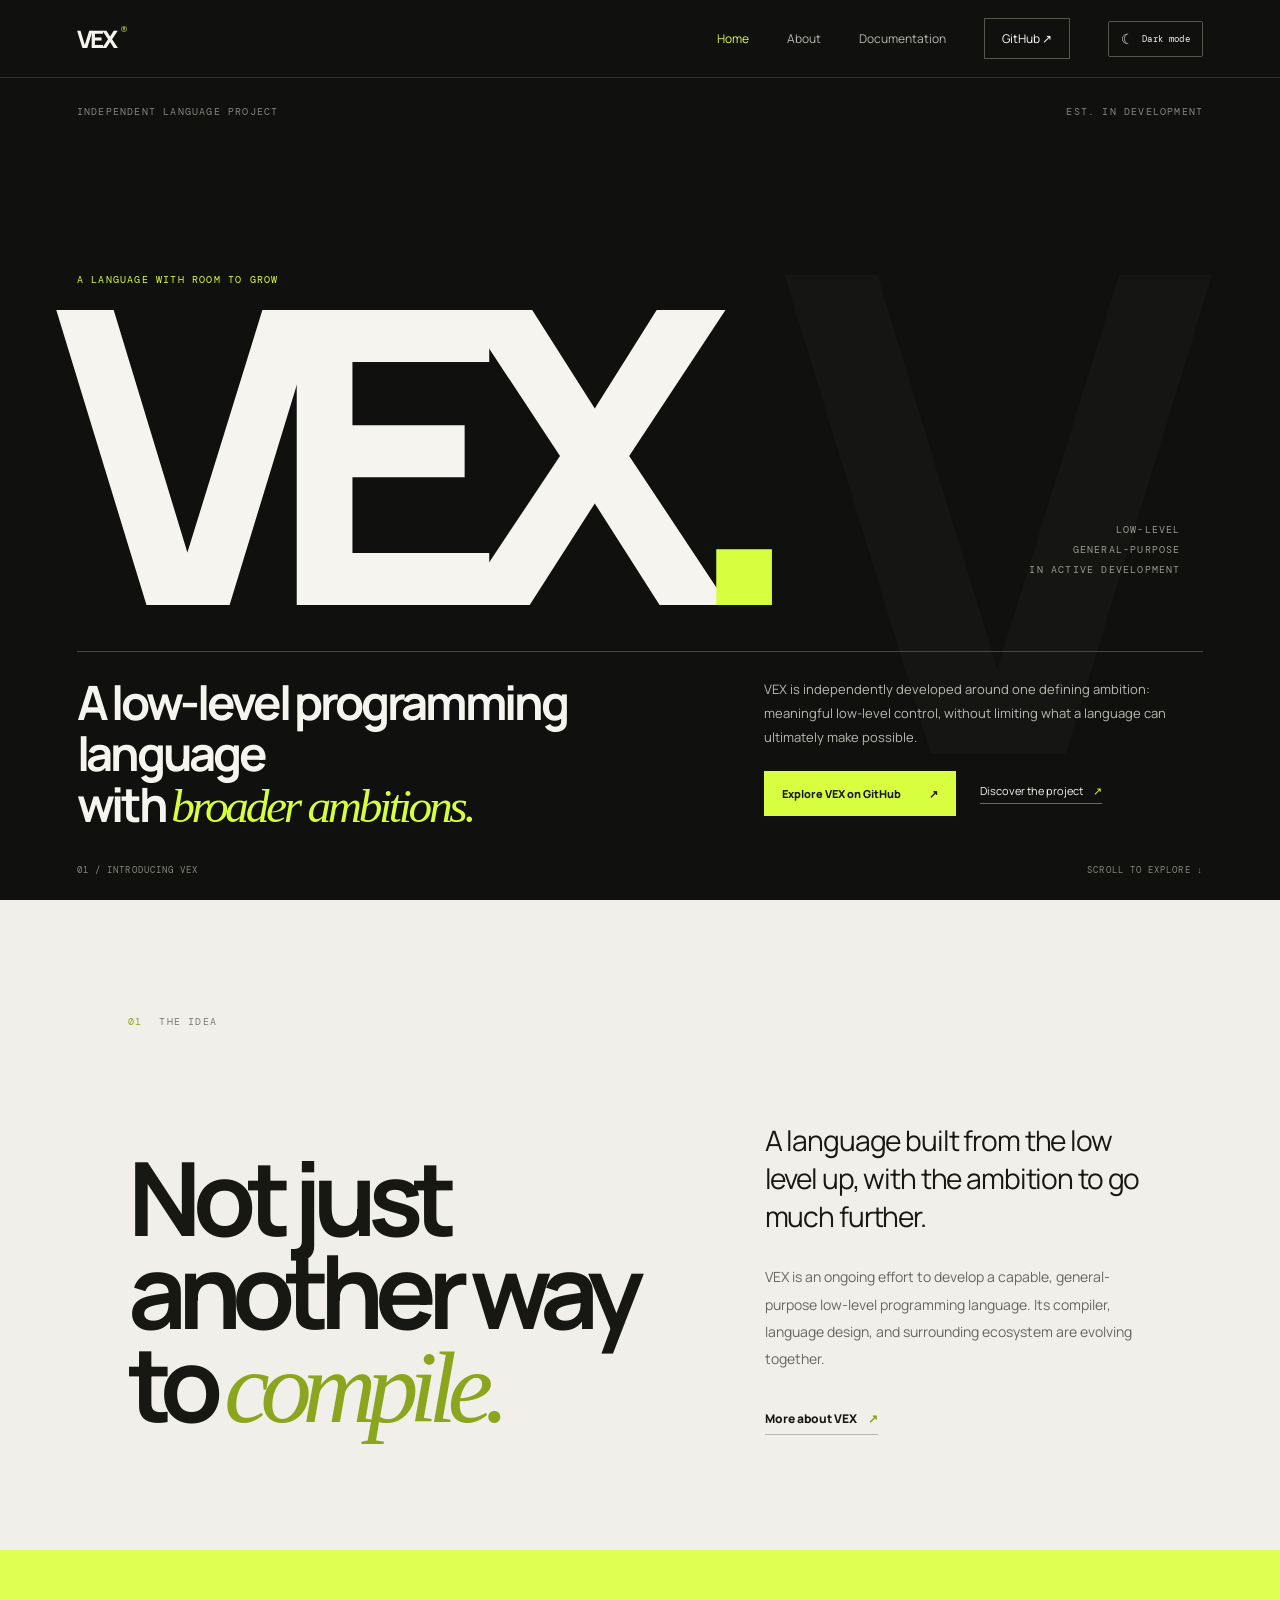
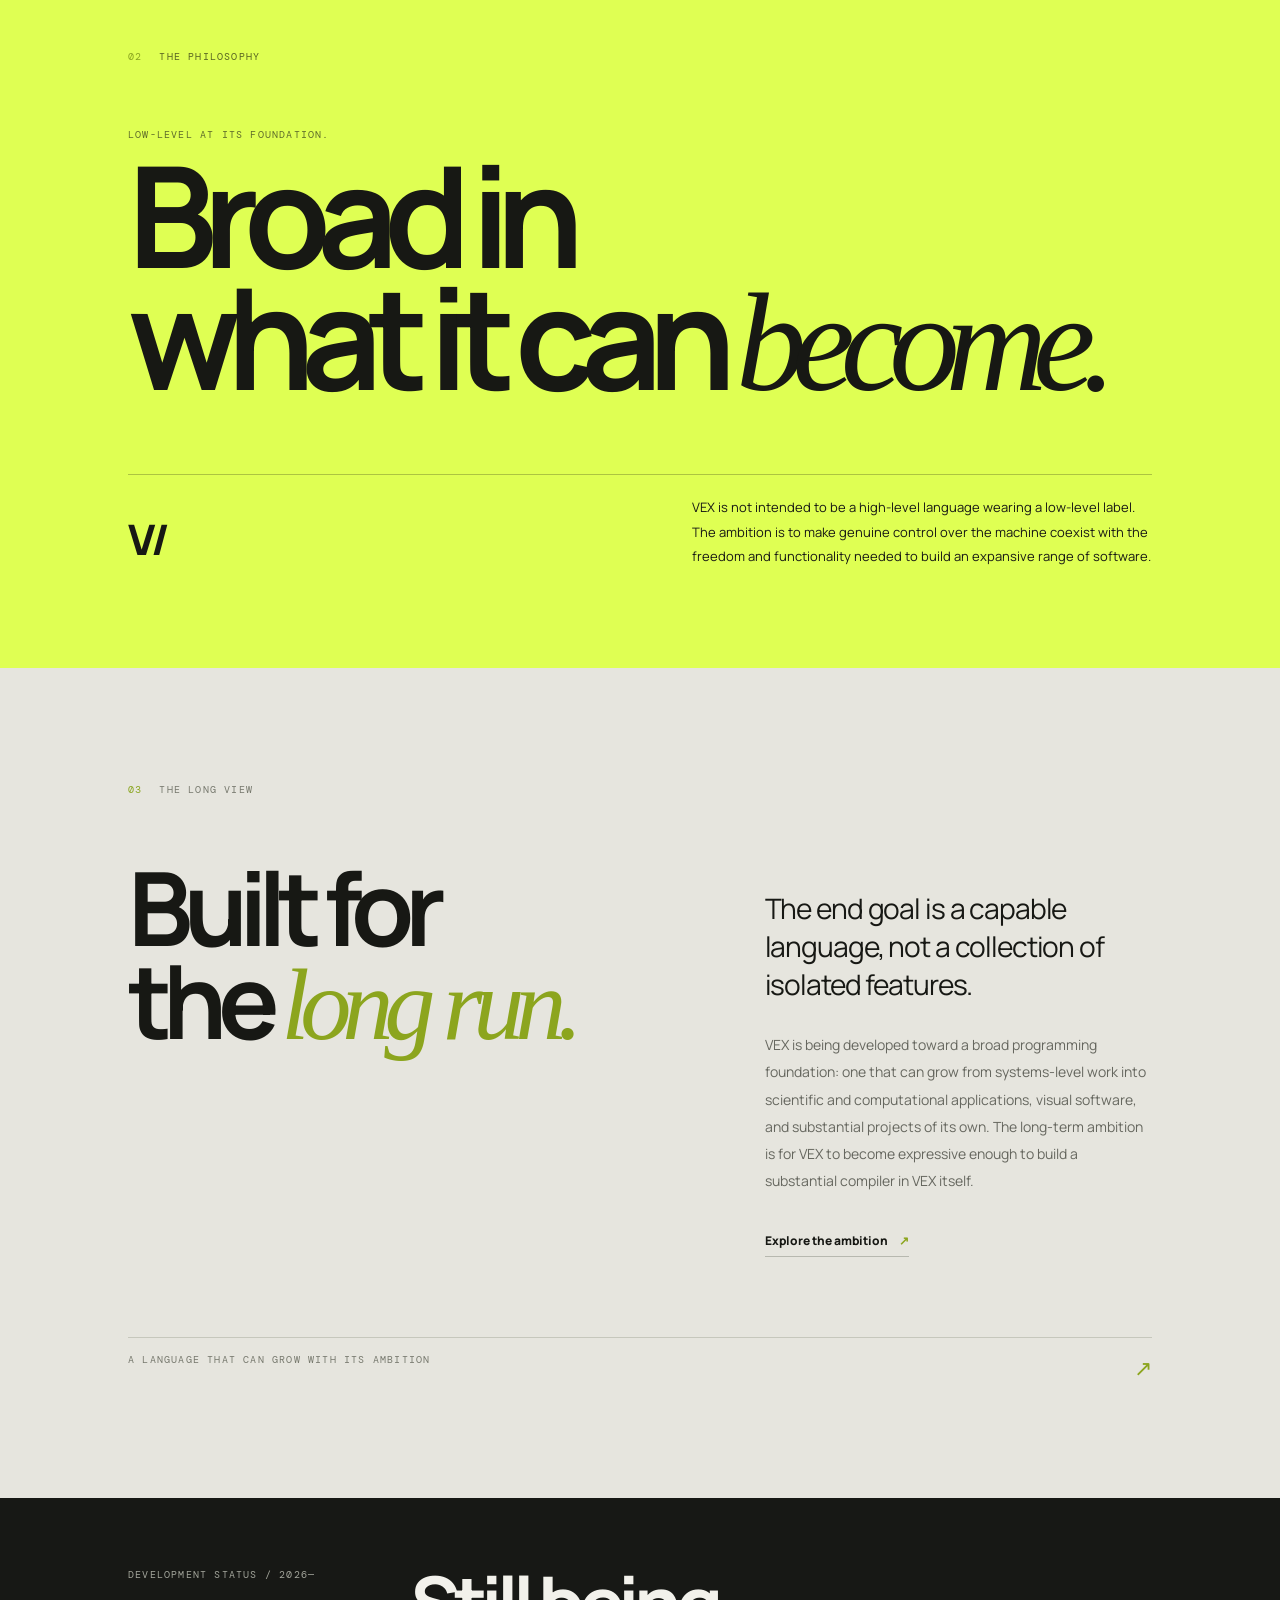
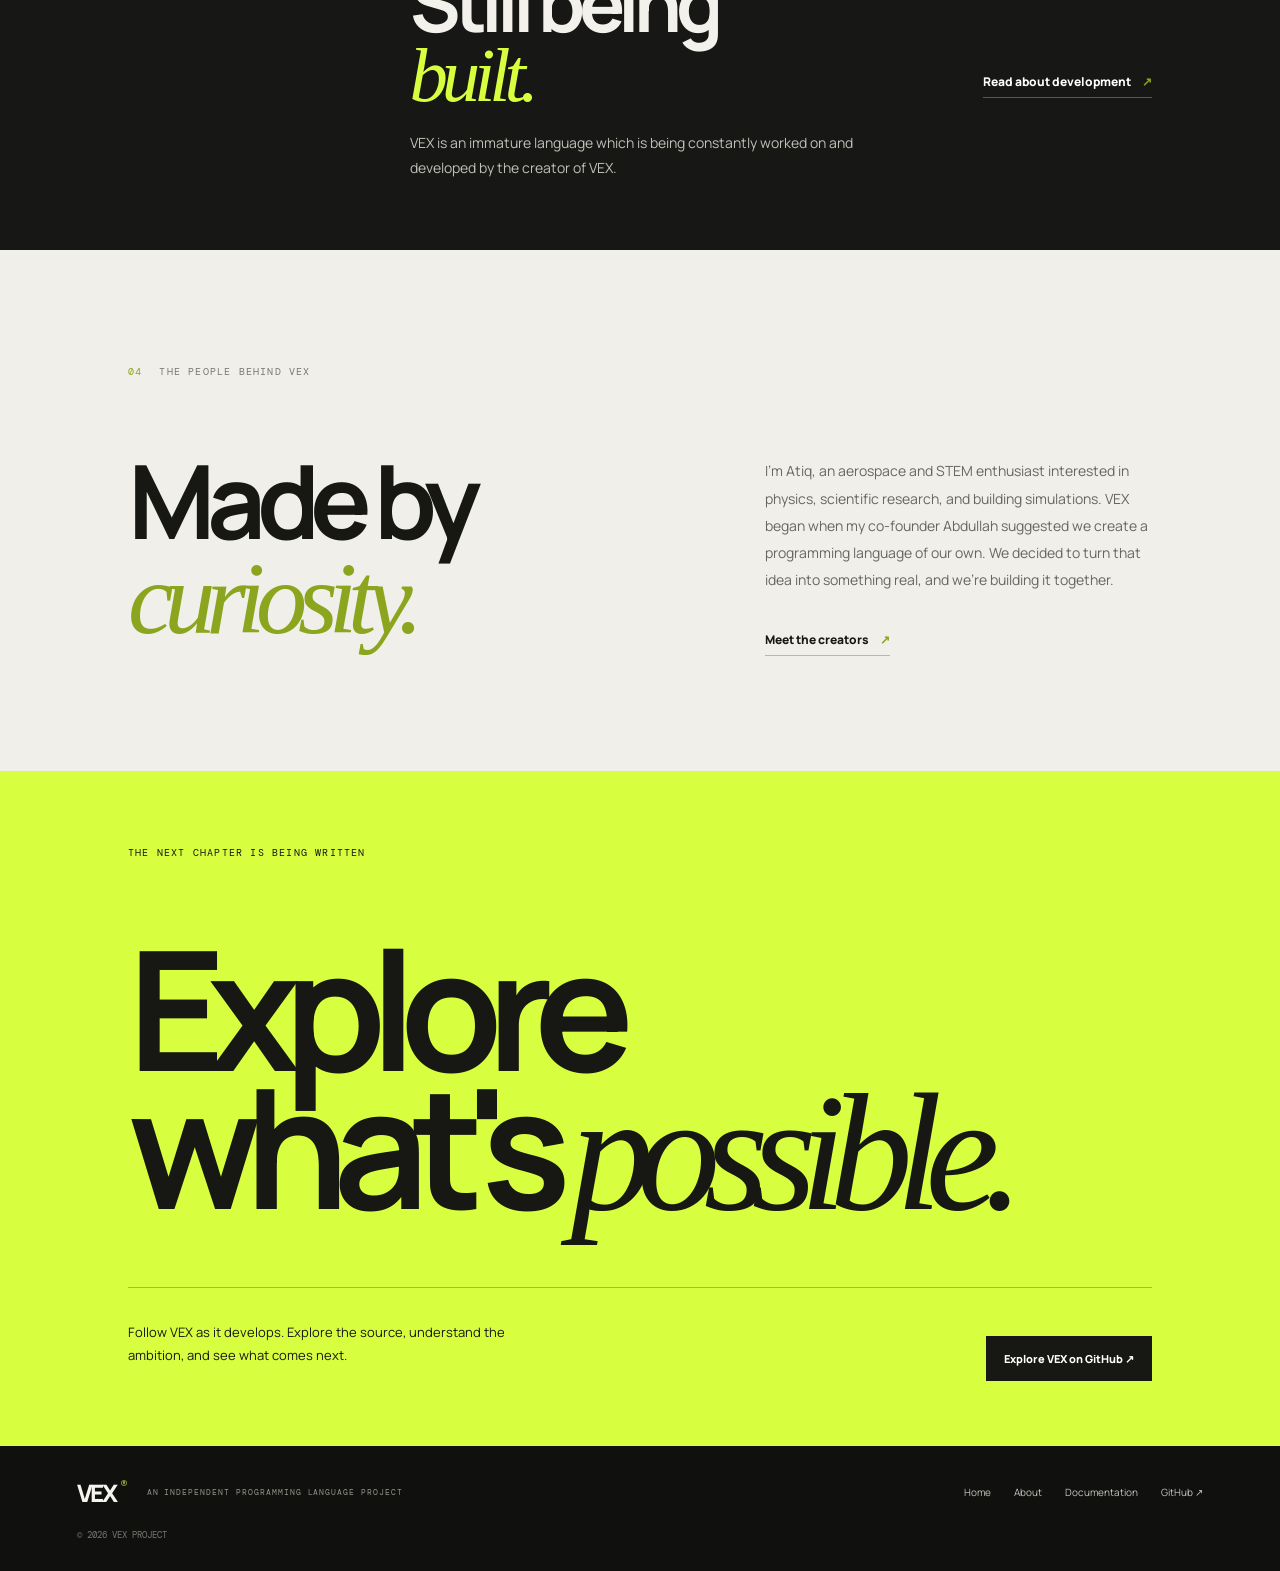
==== commit 49b8fbf9: "UI: Add site-wide theme toggle" ====
--- a/index.html
+++ b/index.html
@@ -11,7 +11,7 @@
 </head>
 <body>
 <header class="site-header"><a class="brand" href="index.html" aria-label="VEX home">VEX<span>®</span></a><button class="menu-toggle" aria-expanded="false" aria-controls="primary-nav" aria-label="Open navigation"><i></i><i></i></button>
-<nav id="primary-nav" class="primary-nav"><a class="active" href="index.html">Home</a><a href="about.html">About</a><a href="docs.html">Documentation</a><a class="nav-cta" href="https://github.com/Atiqxyz/vex" target="_blank" rel="noopener">GitHub ↗</a></nav></header>
+<nav id="primary-nav" class="primary-nav"><a class="active" href="index.html">Home</a><a href="about.html">About</a><a href="docs.html">Documentation</a><a class="nav-cta" href="https://github.com/Atiqxyz/vex" target="_blank" rel="noopener">GitHub ↗</a><button class="theme-toggle" type="button" aria-label="Switch to dark mode" aria-pressed="false"><span class="theme-icon" aria-hidden="true">☾</span><span>Dark mode</span></button></nav></header>
 <main>
 <section class="hero" id="home"><div class="hero-kicker mono"><span>INDEPENDENT LANGUAGE PROJECT</span><span>EST. IN DEVELOPMENT</span></div><div class="hero-word-wrap"><p class="mono hero-label">A LANGUAGE WITH ROOM TO GROW</p><h1>VEX<span class="accent">.</span></h1><div class="hero-side mono">LOW-LEVEL<br>GENERAL-PURPOSE<br>IN ACTIVE DEVELOPMENT</div></div><div class="hero-foot"><p class="hero-lede">A low-level programming language<br>with <em>broader ambitions.</em></p><div class="hero-description"><p>VEX is independently developed around one defining ambition: meaningful low-level control, without limiting what a language can ultimately make possible.</p><div class="actions"><a class="button button-light" href="https://github.com/Atiqxyz/vex" target="_blank" rel="noopener">Explore VEX on GitHub <span>↗</span></a><a class="under-link" href="about.html">Discover the project <span>↗</span></a></div></div></div><div class="hero-bottomline mono"><span>01 / INTRODUCING VEX</span><span>SCROLL TO EXPLORE ↓</span></div><div class="hero-stamp" aria-hidden="true">V</div></section>
 <section class="intro section"><div class="eyebrow mono"><span>01</span> THE IDEA</div><div class="intro-grid"><h2>Not just<br>another way<br>to <em>compile.</em></h2><div class="copy-block"><p class="large-copy">A language built from the low level up, with the ambition to go much further.</p><p>VEX is an ongoing effort to develop a capable, general-purpose low-level programming language. Its compiler, language design, and surrounding ecosystem are evolving together.</p><a class="arrow-link" href="about.html">More about VEX <span>↗</span></a></div></div></section>
--- a/styles.css
+++ b/styles.css
@@ -1 +1,342 @@
-:root{--bg:#10110f;--panel:#171815;--paper:#f0efe9;--ink:#171814;--muted:#a3a49b;--line:#343630;--accent:#d7ff3f;--sans:"Manrope",Arial,sans-serif;--mono:"DM Mono",monospace}*{box-sizing:border-box}html{scroll-behavior:smooth;scroll-padding-top:90px}body{margin:0;background:var(--paper);color:var(--ink);font-family:var(--sans);-webkit-font-smoothing:antialiased}a{color:inherit;text-decoration:none}.mono{font-family:var(--mono);font-size:10px;letter-spacing:.12em;text-transform:uppercase}.accent{color:var(--accent)}.accent-text{color:#8aa51f}.site-header{height:78px;padding:0 6vw;display:flex;align-items:center;justify-content:space-between;background:var(--bg);color:#f5f4ee;border-bottom:1px solid #30312c;position:sticky;top:0;z-index:20}.brand{font-size:24px;font-weight:800;letter-spacing:-.1em}.brand span{font:10px var(--mono);letter-spacing:0;vertical-align:top;margin-left:5px;color:var(--accent)}.primary-nav{display:flex;align-items:center;gap:38px;font-size:12px;color:#b6b7af}.primary-nav a{transition:color .2s}.primary-nav a:hover,.primary-nav a.active{color:var(--accent)}.primary-nav .nav-cta{border:1px solid #55574f;padding:11px 17px;color:#fff}.menu-toggle{display:none;background:none;border:0;color:white}.hero{position:relative;overflow:hidden;background:var(--bg);color:#f5f4ee;min-height:calc(100svh - 78px);padding:27px 6vw 24px;display:flex;flex-direction:column}.hero-kicker,.hero-bottomline{display:flex;justify-content:space-between;color:#85877d}.hero-word-wrap{position:relative;margin:auto 0 20px}.hero-label{color:var(--accent);margin:0 0 15px}.hero h1{font-size:clamp(170px,32vw,470px);line-height:.72;letter-spacing:-.13em;font-weight:800;margin:0 0 35px -.055em;position:relative;z-index:1}.hero-side{position:absolute;right:2%;bottom:14%;line-height:2;color:#96988e;text-align:right}.hero-foot{border-top:1px solid #45473f;padding:25px 0 32px;display:grid;grid-template-columns:1fr .75fr;gap:8vw}.hero-lede{font-size:clamp(25px,3.7vw,52px);line-height:1.08;letter-spacing:-.07em;font-weight:700;margin:0}.hero-lede em,.page-hero h1 em,.docs-hero h1 em{font-family:Georgia,serif;font-weight:400;color:var(--accent)}.hero-description{max-width:520px}.hero-description>p{font-size:13px;line-height:1.85;color:#b8b9b0;margin:0 0 22px}.actions{display:flex;align-items:center;gap:24px;flex-wrap:wrap}.button{display:inline-flex;align-items:center;gap:28px;padding:15px 18px;font-size:11px;font-weight:800;transition:transform .2s,background .2s,color .2s}.button:hover{transform:translateY(-3px)}.button-light{background:var(--accent);color:var(--ink)}.button-light:hover{background:#efffae}.button-dark{background:var(--ink);color:white}.button-dark:hover{background:#414438}.under-link{font-size:11px;border-bottom:1px solid #696b62;padding-bottom:5px}.under-link span{color:var(--accent);margin-left:8px}.hero-bottomline{font-size:9px}.hero-stamp{position:absolute;right:5%;top:23%;font-size:clamp(300px,52vw,740px);font-weight:800;line-height:.7;color:rgba(255,255,255,.018);pointer-events:none}.section{padding:115px 10vw}.eyebrow{display:flex;gap:17px;align-items:center;color:#77796e;margin-bottom:65px}.eyebrow span{color:#8aa51f}.intro{background:var(--paper)}.intro-grid,.vision-grid,.people-preview-grid,.about-columns{display:grid;grid-template-columns:1.05fr .8fr;gap:10vw;align-items:end}.intro h2,.vision h2,.people-preview h2,.about-columns h2{font-size:clamp(58px,8vw,112px);line-height:.91;letter-spacing:-.09em;margin:0;font-weight:700}.intro h2 em,.vision h2 em,.people-preview h2 em,.about-columns h2 em,.direction-block h2 em,.status-about h2 em,.founders h2 em,.about-end h2 em{font-family:Georgia,serif;font-weight:400;color:#8ca51e}.copy-block{max-width:490px}.large-copy{font-size:clamp(20px,2.2vw,29px)!important;line-height:1.35!important;letter-spacing:-.04em;color:var(--ink)!important}.copy-block p,.vision-grid p,.people-preview-grid p,.about-columns p,.direction-copy p,.status-about-copy p{font-size:14px;line-height:1.95;color:#66675f}.arrow-link{display:inline-block;margin-top:23px;padding-bottom:7px;border-bottom:1px solid #b7b8af;font-size:12px;font-weight:800}.arrow-link span{color:#8ca51e;margin-left:9px}.manifesto{background:#dfff53;padding-top:100px;padding-bottom:100px}.manifesto .eyebrow{color:#586522}.manifesto-pre{margin:65px 0 12px;color:#606d2b}.manifesto h2{font-size:clamp(68px,11vw,154px);line-height:.87;letter-spacing:-.1em;margin:0;font-weight:700}.manifesto h2 em{font-family:Georgia,serif;font-weight:400}.manifesto-foot{display:flex;justify-content:space-between;align-items:end;border-top:1px solid rgba(20,22,12,.25);margin-top:70px;padding-top:20px}.manifesto-mark{font-size:42px;font-weight:800;letter-spacing:-.1em}.manifesto-foot p{max-width:460px;font-size:13px;line-height:1.85;margin:0}.vision{background:#e6e5de}.vision-grid{align-items:start}.vision-grid>div{max-width:520px}.vision-rule{margin-top:80px;border-top:1px solid #c6c7bc;padding-top:15px;display:flex;justify-content:space-between;color:#77796e}.vision-symbol{font-size:22px;color:#8ca51e}.status-strip{background:#171815;color:#f2f1eb;padding:70px 10vw;display:grid;grid-template-columns:.5fr 1fr .5fr;gap:4vw;align-items:center}.status-strip .eyebrow{color:#a2a49a;margin:0;align-self:start}.status-strip h2{font-size:clamp(46px,6vw,82px);line-height:.9;letter-spacing:-.08em;margin:0 0 20px}.status-strip h2 em{font-family:Georgia,serif;color:var(--accent);font-weight:400}.status-strip p{max-width:570px;color:#bfc0b7;font-size:14px;line-height:1.8;margin:0}.status-strip .arrow-link{color:white;border-color:#55574e;justify-self:end}.people-preview{background:var(--paper)}.people-preview-grid{align-items:center}.people-preview-grid>div{max-width:470px}.closing{background:var(--accent);padding:75px 10vw 65px}.closing>h2{font-size:clamp(76px,13vw,180px);line-height:.83;letter-spacing:-.1em;margin:80px 0 65px}.closing>h2 em{font-family:Georgia,serif;font-weight:400}.closing-foot{border-top:1px solid rgba(0,0,0,.25);padding-top:20px;display:flex;justify-content:space-between;align-items:end}.closing-foot p{max-width:400px;font-size:13px;line-height:1.8}.footer{background:var(--bg);color:#f5f4ee;padding:30px 6vw;display:grid;grid-template-columns:auto 1fr auto;gap:20px;align-items:center}.footer>p{color:#92948a;font-size:8px}.footer nav{display:flex;gap:23px;font-size:10px;color:#c3c4bb}.footer nav a:hover{color:var(--accent)}.footer small{grid-column:1/-1;color:#77796f;font:9px var(--mono)}.page-hero,.docs-hero{background:var(--bg);color:#f5f4ee;padding:100px 10vw 120px;min-height:570px}.page-hero h1,.docs-hero h1{font-size:clamp(78px,13vw,170px);line-height:.85;letter-spacing:-.1em;margin:75px 0 40px}.page-hero>p:last-child{max-width:590px;font-size:17px;line-height:1.8;color:#b9bab1;margin-left:38%}.about-block{background:var(--paper)}.about-columns{align-items:start}.about-columns>div{max-width:540px}.direction-block{background:#dfff53}.direction-block h2,.status-about h2,.founders h2{font-size:clamp(62px,9vw,120px);line-height:.9;letter-spacing:-.09em;margin:0 0 55px}.direction-copy{max-width:680px;margin-left:auto}.direction-copy p{color:#444638}.future-disclaimer{font-size:9px;color:#69752e!important;margin-top:35px}.status-about{background:#171815;color:#f5f4ee}.status-about .eyebrow{color:#a2a49a}.status-about h2 em{color:var(--accent)}.status-about-copy{max-width:700px;margin-left:auto}.status-about-copy p{color:#bfc0b7}.status-about blockquote{font-size:clamp(20px,3vw,34px);line-height:1.45;letter-spacing:-.04em;border-top:1px solid #4b4d43;border-bottom:1px solid #4b4d43;padding:30px 0;margin:40px 0 0}.founders{background:var(--paper)}.founders-intro{max-width:670px;font-size:16px;line-height:1.9;color:#606158;margin:0 0 65px auto}.founder-grid{display:grid;grid-template-columns:1fr 1fr;border-top:1px solid #c9cac0;border-bottom:1px solid #c9cac0}.founder{padding:30px 45px 35px 0}.founder+ .founder{padding-left:45px;padding-right:0;border-left:1px solid #c9cac0}.founder h3{font-size:clamp(24px,3vw,38px);letter-spacing:-.06em;margin:28px 0 8px}.founder>p{max-width:390px;font-size:13px;line-height:1.8;color:#66675f;min-height:70px}.founder-links{display:flex;gap:20px;flex-wrap:wrap;border-top:1px solid #c9cac0;padding-top:18px;margin-top:25px;font-size:11px;font-weight:800}.founder-links a:hover{color:#8ca51e}.about-end{background:#171815;color:white;padding:85px 10vw}.about-end>p{color:#a2a49a}.about-end h2{font-size:clamp(65px,10vw,130px);line-height:.9;letter-spacing:-.09em;margin:50px 0}.about-end h2 em{color:var(--accent)}.docs-hero{min-height:calc(100svh - 78px);padding-bottom:80px}.docs-hero h1{margin-bottom:25px}.docs-lede{font-size:19px;color:#c0c1b9}.docs-panel{margin:70px 0 35px 20%;padding:35px;border:1px solid #41433a;display:grid;grid-template-columns:70px 1fr;gap:25px;max-width:780px}.docs-icon{font-size:42px;color:var(--accent)}.docs-panel h2{font-size:27px;letter-spacing:-.05em;margin:15px 0}.docs-panel p:not(.mono){font-size:13px;line-height:1.9;color:#b9bab1;max-width:560px}.docs-panel .arrow-link{color:white;border-color:#56584d}.back-link{font-size:11px;color:#c6c7be}.back-link:hover{color:var(--accent)}@media(max-width:850px){.site-header{height:68px;padding:0 6vw}.menu-toggle{display:flex;flex-direction:column;gap:6px;padding:12px;cursor:pointer}.menu-toggle i{width:23px;height:1px;background:#fff;display:block;transition:transform .2s}.menu-toggle[aria-expanded=true] i:first-child{transform:translateY(3.5px) rotate(45deg)}.menu-toggle[aria-expanded=true] i:last-child{transform:translateY(-3.5px) rotate(-45deg)}.primary-nav{display:none;position:absolute;top:67px;left:0;right:0;background:var(--bg);padding:15px 6vw 25px;flex-direction:column;align-items:stretch;gap:0;border-bottom:1px solid #444}.primary-nav.is-open{display:flex}.primary-nav a{padding:15px 0;border-bottom:1px solid #343630}.primary-nav .nav-cta{margin-top:12px;text-align:center}.hero{min-height:calc(100svh - 68px)}.hero-side{font-size:8px}.section{padding:85px 7vw}.intro-grid,.vision-grid,.people-preview-grid,.about-columns{grid-template-columns:1fr;gap:35px}.copy-block,.vision-grid>div,.people-preview-grid>div,.about-columns>div{margin-left:auto}.status-strip{grid-template-columns:1fr;gap:28px;padding:60px 7vw}.status-strip .arrow-link{justify-self:start}.footer{grid-template-columns:auto 1fr}.footer nav{grid-column:1/-1;flex-wrap:wrap}.footer small{grid-column:1/-1}.page-hero,.docs-hero{padding:80px 7vw}.page-hero>p:last-child{margin-left:15%;}.docs-panel{margin-left:0}.founder{padding-right:25px}.founder+.founder{padding-left:25px}}@media(max-width:560px){.hero{padding:20px 6vw}.hero-kicker,.hero-bottomline{font-size:8px;gap:15px}.hero-kicker span:last-child{text-align:right}.hero h1{font-size:clamp(145px,32vw,220px);margin:0 0 38px -.05em}.hero-side{right:0;bottom:7%;font-size:7px}.hero-foot{grid-template-columns:1fr;gap:23px;padding:22px 0}.hero-lede{font-size:32px}.hero-description>p{font-size:12px}.hero-bottomline{padding-top:35px}.section{padding:70px 6vw}.eyebrow{font-size:8px;margin-bottom:42px}.intro h2,.vision h2,.people-preview h2,.about-columns h2{font-size:clamp(58px,15vw,82px)}.copy-block p,.vision-grid p,.people-preview-grid p,.about-columns p,.direction-copy p,.status-about-copy p{font-size:13px}.manifesto{padding:75px 6vw}.manifesto h2{font-size:clamp(65px,16vw,95px)}.manifesto-foot{margin-top:48px;gap:20px}.manifesto-foot p{max-width:75%;font-size:11px}.vision-rule{margin-top:50px;font-size:8px}.closing{padding:65px 6vw}.closing>h2{font-size:clamp(75px,19vw,112px);margin:75px 0 45px}.closing-foot{align-items:flex-start;flex-direction:column}.footer{padding:25px 6vw;gap:14px}.footer>p{font-size:7px;text-align:right}.footer nav{gap:15px;font-size:9px}.page-hero,.docs-hero{padding:70px 6vw 85px}.page-hero h1,.docs-hero h1{font-size:clamp(67px,17vw,100px);margin:65px 0 30px}.page-hero>p:last-child{font-size:14px;margin-left:0}.direction-block h2,.status-about h2,.founders h2{font-size:clamp(58px,15vw,85px)}.founders-intro{font-size:14px;margin-bottom:40px}.founder-grid{grid-template-columns:1fr}.founder,.founder+.founder{padding:25px 0;border-left:0}.founder+.founder{border-top:1px solid #c9cac0}.founder>p{min-height:0}.docs-panel{grid-template-columns:1fr;padding:23px;gap:5px;margin-top:45px}.docs-panel h2{font-size:23px}.docs-panel p:not(.mono){font-size:12px}.about-end{padding:70px 6vw}}@media(prefers-reduced-motion:reduce){html{scroll-behavior:auto}*,*::before,*::after{transition-duration:.01ms!important;animation-duration:.01ms!important}}+:root{--bg:#10110f;--panel:#171815;--paper:#f0efe9;--ink:#171814;--muted:#a3a49b;--line:#343630;--accent:#d7ff3f;--sans:"Manrope",Arial,sans-serif;--mono:"DM Mono",monospace}*{box-sizing:border-box}html{scroll-behavior:smooth;scroll-padding-top:90px}body{margin:0;background:var(--paper);color:var(--ink);font-family:var(--sans);-webkit-font-smoothing:antialiased}a{color:inherit;text-decoration:none}.mono{font-family:var(--mono);font-size:10px;letter-spacing:.12em;text-transform:uppercase}.accent{color:var(--accent)}.accent-text{color:#8aa51f}.site-header{height:78px;padding:0 6vw;display:flex;align-items:center;justify-content:space-between;background:var(--bg);color:#f5f4ee;border-bottom:1px solid #30312c;position:sticky;top:0;z-index:20}.brand{font-size:24px;font-weight:800;letter-spacing:-.1em}.brand span{font:10px var(--mono);letter-spacing:0;vertical-align:top;margin-left:5px;color:var(--accent)}.primary-nav{display:flex;align-items:center;gap:38px;font-size:12px;color:#b6b7af}.primary-nav a{transition:color .2s}.primary-nav a:hover,.primary-nav a.active{color:var(--accent)}.primary-nav .nav-cta{border:1px solid #55574f;padding:11px 17px;color:#fff}.menu-toggle{display:none;background:none;border:0;color:white}.hero{position:relative;overflow:hidden;background:var(--bg);color:#f5f4ee;min-height:calc(100svh - 78px);padding:27px 6vw 24px;display:flex;flex-direction:column}.hero-kicker,.hero-bottomline{display:flex;justify-content:space-between;color:#85877d}.hero-word-wrap{position:relative;margin:auto 0 20px}.hero-label{color:var(--accent);margin:0 0 15px}.hero h1{font-size:clamp(170px,32vw,470px);line-height:.72;letter-spacing:-.13em;font-weight:800;margin:0 0 35px -.055em;position:relative;z-index:1}.hero-side{position:absolute;right:2%;bottom:14%;line-height:2;color:#96988e;text-align:right}.hero-foot{border-top:1px solid #45473f;padding:25px 0 32px;display:grid;grid-template-columns:1fr .75fr;gap:8vw}.hero-lede{font-size:clamp(25px,3.7vw,52px);line-height:1.08;letter-spacing:-.07em;font-weight:700;margin:0}.hero-lede em,.page-hero h1 em,.docs-hero h1 em{font-family:Georgia,serif;font-weight:400;color:var(--accent)}.hero-description{max-width:520px}.hero-description>p{font-size:13px;line-height:1.85;color:#b8b9b0;margin:0 0 22px}.actions{display:flex;align-items:center;gap:24px;flex-wrap:wrap}.button{display:inline-flex;align-items:center;gap:28px;padding:15px 18px;font-size:11px;font-weight:800;transition:transform .2s,background .2s,color .2s}.button:hover{transform:translateY(-3px)}.button-light{background:var(--accent);color:var(--ink)}.button-light:hover{background:#efffae}.button-dark{background:var(--ink);color:white}.button-dark:hover{background:#414438}.under-link{font-size:11px;border-bottom:1px solid #696b62;padding-bottom:5px}.under-link span{color:var(--accent);margin-left:8px}.hero-bottomline{font-size:9px}.hero-stamp{position:absolute;right:5%;top:23%;font-size:clamp(300px,52vw,740px);font-weight:800;line-height:.7;color:rgba(255,255,255,.018);pointer-events:none}.section{padding:115px 10vw}.eyebrow{display:flex;gap:17px;align-items:center;color:#77796e;margin-bottom:65px}.eyebrow span{color:#8aa51f}.intro{background:var(--paper)}.intro-grid,.vision-grid,.people-preview-grid,.about-columns{display:grid;grid-template-columns:1.05fr .8fr;gap:10vw;align-items:end}.intro h2,.vision h2,.people-preview h2,.about-columns h2{font-size:clamp(58px,8vw,112px);line-height:.91;letter-spacing:-.09em;margin:0;font-weight:700}.intro h2 em,.vision h2 em,.people-preview h2 em,.about-columns h2 em,.direction-block h2 em,.status-about h2 em,.founders h2 em,.about-end h2 em{font-family:Georgia,serif;font-weight:400;color:#8ca51e}.copy-block{max-width:490px}.large-copy{font-size:clamp(20px,2.2vw,29px)!important;line-height:1.35!important;letter-spacing:-.04em;color:var(--ink)!important}.copy-block p,.vision-grid p,.people-preview-grid p,.about-columns p,.direction-copy p,.status-about-copy p{font-size:14px;line-height:1.95;color:#66675f}.arrow-link{display:inline-block;margin-top:23px;padding-bottom:7px;border-bottom:1px solid #b7b8af;font-size:12px;font-weight:800}.arrow-link span{color:#8ca51e;margin-left:9px}.manifesto{background:#dfff53;padding-top:100px;padding-bottom:100px}.manifesto .eyebrow{color:#586522}.manifesto-pre{margin:65px 0 12px;color:#606d2b}.manifesto h2{font-size:clamp(68px,11vw,154px);line-height:.87;letter-spacing:-.1em;margin:0;font-weight:700}.manifesto h2 em{font-family:Georgia,serif;font-weight:400}.manifesto-foot{display:flex;justify-content:space-between;align-items:end;border-top:1px solid rgba(20,22,12,.25);margin-top:70px;padding-top:20px}.manifesto-mark{font-size:42px;font-weight:800;letter-spacing:-.1em}.manifesto-foot p{max-width:460px;font-size:13px;line-height:1.85;margin:0}.vision{background:#e6e5de}.vision-grid{align-items:start}.vision-grid>div{max-width:520px}.vision-rule{margin-top:80px;border-top:1px solid #c6c7bc;padding-top:15px;display:flex;justify-content:space-between;color:#77796e}.vision-symbol{font-size:22px;color:#8ca51e}.status-strip{background:#171815;color:#f2f1eb;padding:70px 10vw;display:grid;grid-template-columns:.5fr 1fr .5fr;gap:4vw;align-items:center}.status-strip .eyebrow{color:#a2a49a;margin:0;align-self:start}.status-strip h2{font-size:clamp(46px,6vw,82px);line-height:.9;letter-spacing:-.08em;margin:0 0 20px}.status-strip h2 em{font-family:Georgia,serif;color:var(--accent);font-weight:400}.status-strip p{max-width:570px;color:#bfc0b7;font-size:14px;line-height:1.8;margin:0}.status-strip .arrow-link{color:white;border-color:#55574e;justify-self:end}.people-preview{background:var(--paper)}.people-preview-grid{align-items:center}.people-preview-grid>div{max-width:470px}.closing{background:var(--accent);padding:75px 10vw 65px}.closing>h2{font-size:clamp(76px,13vw,180px);line-height:.83;letter-spacing:-.1em;margin:80px 0 65px}.closing>h2 em{font-family:Georgia,serif;font-weight:400}.closing-foot{border-top:1px solid rgba(0,0,0,.25);padding-top:20px;display:flex;justify-content:space-between;align-items:end}.closing-foot p{max-width:400px;font-size:13px;line-height:1.8}.footer{background:var(--bg);color:#f5f4ee;padding:30px 6vw;display:grid;grid-template-columns:auto 1fr auto;gap:20px;align-items:center}.footer>p{color:#92948a;font-size:8px}.footer nav{display:flex;gap:23px;font-size:10px;color:#c3c4bb}.footer nav a:hover{color:var(--accent)}.footer small{grid-column:1/-1;color:#77796f;font:9px var(--mono)}.page-hero,.docs-hero{background:var(--bg);color:#f5f4ee;padding:100px 10vw 120px;min-height:570px}.page-hero h1,.docs-hero h1{font-size:clamp(78px,13vw,170px);line-height:.85;letter-spacing:-.1em;margin:75px 0 40px}.page-hero>p:last-child{max-width:590px;font-size:17px;line-height:1.8;color:#b9bab1;margin-left:38%}.about-block{background:var(--paper)}.about-columns{align-items:start}.about-columns>div{max-width:540px}.direction-block{background:#dfff53}.direction-block h2,.status-about h2,.founders h2{font-size:clamp(62px,9vw,120px);line-height:.9;letter-spacing:-.09em;margin:0 0 55px}.direction-copy{max-width:680px;margin-left:auto}.direction-copy p{color:#444638}.future-disclaimer{font-size:9px;color:#69752e!important;margin-top:35px}.status-about{background:#171815;color:#f5f4ee}.status-about .eyebrow{color:#a2a49a}.status-about h2 em{color:var(--accent)}.status-about-copy{max-width:700px;margin-left:auto}.status-about-copy p{color:#bfc0b7}.status-about blockquote{font-size:clamp(20px,3vw,34px);line-height:1.45;letter-spacing:-.04em;border-top:1px solid #4b4d43;border-bottom:1px solid #4b4d43;padding:30px 0;margin:40px 0 0}.founders{background:var(--paper)}.founders-intro{max-width:670px;font-size:16px;line-height:1.9;color:#606158;margin:0 0 65px auto}.founder-grid{display:grid;grid-template-columns:1fr 1fr;border-top:1px solid #c9cac0;border-bottom:1px solid #c9cac0}.founder{padding:30px 45px 35px 0;display:flex;flex-direction:column}.founder+ .founder{padding-left:45px;padding-right:0;border-left:1px solid #c9cac0}.founder h3{font-size:clamp(24px,3vw,38px);letter-spacing:-.06em;margin:28px 0 8px}.founder>p{max-width:390px;font-size:13px;line-height:1.8;color:#66675f;min-height:70px;flex:1}.founder-links{display:flex;gap:20px;flex-wrap:wrap;border-top:1px solid #c9cac0;padding-top:18px;margin-top:25px;font-size:11px;font-weight:800}.founder-links a:hover{color:#8ca51e}.about-end{background:#171815;color:white;padding:85px 10vw}.about-end>p{color:#a2a49a}.about-end h2{font-size:clamp(65px,10vw,130px);line-height:.9;letter-spacing:-.09em;margin:50px 0}.about-end h2 em{color:var(--accent)}.docs-hero{min-height:calc(100svh - 78px);padding-bottom:80px}.docs-hero h1{margin-bottom:25px}.docs-lede{font-size:19px;color:#c0c1b9}.docs-panel{margin:70px 0 35px 20%;padding:35px;border:1px solid #41433a;display:grid;grid-template-columns:70px 1fr;gap:25px;max-width:780px}.docs-icon{font-size:42px;color:var(--accent)}.docs-panel h2{font-size:27px;letter-spacing:-.05em;margin:15px 0}.docs-panel p:not(.mono){font-size:13px;line-height:1.9;color:#b9bab1;max-width:560px}.docs-panel .arrow-link{color:white;border-color:#56584d}.back-link{font-size:11px;color:#c6c7be}.back-link:hover{color:var(--accent)}@media(max-width:850px){.site-header{height:68px;padding:0 6vw}.menu-toggle{display:flex;flex-direction:column;gap:6px;padding:12px;cursor:pointer}.menu-toggle i{width:23px;height:1px;background:#fff;display:block;transition:transform .2s}.menu-toggle[aria-expanded=true] i:first-child{transform:translateY(3.5px) rotate(45deg)}.menu-toggle[aria-expanded=true] i:last-child{transform:translateY(-3.5px) rotate(-45deg)}.primary-nav{display:none;position:absolute;top:67px;left:0;right:0;background:var(--bg);padding:15px 6vw 25px;flex-direction:column;align-items:stretch;gap:0;border-bottom:1px solid #444}.primary-nav.is-open{display:flex}.primary-nav a{padding:15px 0;border-bottom:1px solid #343630}.primary-nav .nav-cta{margin-top:12px;text-align:center}.hero{min-height:calc(100svh - 68px)}.hero-side{font-size:8px}.section{padding:85px 7vw}.intro-grid,.vision-grid,.people-preview-grid,.about-columns{grid-template-columns:1fr;gap:35px}.copy-block,.vision-grid>div,.people-preview-grid>div,.about-columns>div{margin-left:auto}.status-strip{grid-template-columns:1fr;gap:28px;padding:60px 7vw}.status-strip .arrow-link{justify-self:start}.footer{grid-template-columns:auto 1fr}.footer nav{grid-column:1/-1;flex-wrap:wrap}.footer small{grid-column:1/-1}.page-hero,.docs-hero{padding:80px 7vw}.page-hero>p:last-child{margin-left:15%;}.docs-panel{margin-left:0}.founder{padding-right:25px}.founder+.founder{padding-left:25px}}@media(max-width:560px){.hero{padding:20px 6vw}.hero-kicker,.hero-bottomline{font-size:8px;gap:15px}.hero-kicker span:last-child{text-align:right}.hero h1{font-size:clamp(145px,32vw,220px);margin:0 0 38px -.05em}.hero-side{right:0;bottom:7%;font-size:7px}.hero-foot{grid-template-columns:1fr;gap:23px;padding:22px 0}.hero-lede{font-size:32px}.hero-description>p{font-size:12px}.hero-bottomline{padding-top:35px}.section{padding:70px 6vw}.eyebrow{font-size:8px;margin-bottom:42px}.intro h2,.vision h2,.people-preview h2,.about-columns h2{font-size:clamp(58px,15vw,82px)}.copy-block p,.vision-grid p,.people-preview-grid p,.about-columns p,.direction-copy p,.status-about-copy p{font-size:13px}.manifesto{padding:75px 6vw}.manifesto h2{font-size:clamp(65px,16vw,95px)}.manifesto-foot{margin-top:48px;gap:20px}.manifesto-foot p{max-width:75%;font-size:11px}.vision-rule{margin-top:50px;font-size:8px}.closing{padding:65px 6vw}.closing>h2{font-size:clamp(75px,19vw,112px);margin:75px 0 45px}.closing-foot{align-items:flex-start;flex-direction:column}.footer{padding:25px 6vw;gap:14px}.footer>p{font-size:7px;text-align:right}.footer nav{gap:15px;font-size:9px}.page-hero,.docs-hero{padding:70px 6vw 85px}.page-hero h1,.docs-hero h1{font-size:clamp(67px,17vw,100px);margin:65px 0 30px}.page-hero>p:last-child{font-size:14px;margin-left:0}.direction-block h2,.status-about h2,.founders h2{font-size:clamp(58px,15vw,85px)}.founders-intro{font-size:14px;margin-bottom:40px}.founder-grid{grid-template-columns:1fr}.founder,.founder+.founder{padding:25px 0;border-left:0}.founder+.founder{border-top:1px solid #c9cac0}.founder>p{min-height:0}.docs-panel{grid-template-columns:1fr;padding:23px;gap:5px;margin-top:45px}.docs-panel h2{font-size:23px}.docs-panel p:not(.mono){font-size:12px}.about-end{padding:70px 6vw}}@media(prefers-reduced-motion:reduce){html{scroll-behavior:auto}*,*::before,*::after{transition-duration:.01ms!important;animation-duration:.01ms!important}}
+
+/* Documentation portal */
+.docs-page{background:var(--paper)}
+.docs-topbar{height:58px;padding:0 4vw;display:flex;align-items:center;justify-content:space-between;gap:24px;background:#f7f6f1;border-bottom:1px solid #dedfd6;position:sticky;top:78px;z-index:15}
+.docs-breadcrumb{display:flex;align-items:center;gap:12px;font-size:11px;color:#77796e;white-space:nowrap}
+.docs-breadcrumb strong{font-weight:700;color:var(--ink)}
+.docs-search{height:34px;width:min(340px,40vw);display:flex;align-items:center;gap:9px;padding:0 10px;border:1px solid #d1d2c8;background:#fff;color:#74766d}
+.docs-search>span{font-size:19px;line-height:1}
+.docs-search input{width:100%;border:0;outline:0;background:transparent;color:var(--ink);font:11px var(--sans)}
+.docs-search input::placeholder{color:#898b81}
+.docs-search kbd{border:1px solid #d8d9d0;border-radius:3px;padding:2px 5px;font:9px var(--mono);color:#77796e}
+.docs-mobile-toggle{display:none;border:1px solid #c9cabf;background:transparent;padding:9px 12px;color:var(--ink);font:600 11px var(--sans)}
+.docs-layout{display:grid;grid-template-columns:245px minmax(0,760px) 180px;justify-content:center;gap:clamp(28px,4vw,64px);padding:42px 4vw 100px;align-items:start;min-height:calc(100vh - 136px)}
+.docs-sidebar{position:sticky;top:154px;max-height:calc(100vh - 175px);overflow:auto;padding:0 16px 24px 0;border-right:1px solid #d8d9cf;scrollbar-width:thin}
+.sidebar-heading,.docs-toc>p{margin:0 0 22px;color:#77796e;font-size:9px}
+.docs-nav-group{margin:0 0 21px}
+.docs-nav-group summary{list-style:none;cursor:pointer;margin-bottom:8px;color:#34352f;font-size:11px;font-weight:800}
+.docs-nav-group summary::-webkit-details-marker{display:none}
+.docs-nav-group summary:after{content:"−";float:right;color:#8a8c82;font:12px var(--mono)}
+.docs-nav-group:not([open]) summary:after{content:"+"}
+.docs-nav-link{display:block;padding:7px 10px;margin:1px 0;border-left:2px solid transparent;color:#62645c;font-size:11px;line-height:1.4;transition:background .15s,border-color .15s,color .15s}
+.docs-nav-link:hover{background:#e9e9e1;color:var(--ink)}
+.docs-nav-link.active{border-left-color:var(--accent);background:#e8edcf;color:var(--ink);font-weight:800}
+.sidebar-bottom{border-top:1px solid #d8d9cf;margin-top:27px;padding-top:17px}
+.sidebar-bottom .mono{font-size:8px;color:#77796e}
+.sidebar-bottom p{font-size:11px;color:var(--ink);margin:8px 0}
+.sidebar-bottom>a{font-size:10px;color:#55574e;border-bottom:1px solid #c8c9bf;padding-bottom:3px}
+.docs-article{min-width:0;color:var(--ink);font-size:13px;line-height:1.9}
+.article-kicker{font-size:9px;color:#77796e;margin:2px 0 18px}
+.article-heading-row{display:flex;align-items:flex-start;justify-content:space-between;gap:20px}
+.docs-article h1{font-size:clamp(35px,4vw,48px);line-height:1.12;letter-spacing:-.065em;margin:0 0 10px;color:var(--ink)}
+.article-lede{font-size:15px;line-height:1.7;color:#55574f;margin:0 0 25px}
+.version-chip{white-space:nowrap;border:1px solid #d1d2c8;padding:5px 8px;margin-top:7px;color:#66685f;font:8px var(--mono);letter-spacing:.06em}
+.doc-notice{display:grid;grid-template-columns:22px 1fr;gap:12px;padding:16px 18px;border:1px solid #d3d5c8;background:#eeefe6;margin:26px 0 45px}
+.notice-mark{width:18px;height:18px;display:grid;place-items:center;border:1px solid #aeb19f;border-radius:50%;font:11px var(--mono);color:#505249}
+.doc-notice p{margin:0;font-size:11px;line-height:1.8;color:#42443d}
+.doc-notice strong{font-weight:800;color:var(--ink)}
+.doc-notice.subtle{background:#f3f2ed;border-color:#d9d8cf;margin:22px 0}
+.doc-section{padding:0 0 37px;margin:0 0 37px;border-bottom:1px solid #d9dacf;scroll-margin-top:165px}
+.doc-section h2{font-size:25px;line-height:1.25;letter-spacing:-.045em;color:var(--ink);margin:0 0 14px}
+.doc-section h3{font-size:17px;color:var(--ink);margin:25px 0 8px}
+.doc-section p{margin:0 0 15px;color:#55574f}
+.doc-section ul{padding-left:21px;margin:10px 0 18px;color:#55574f}
+.doc-section li{padding:3px 0}
+.docs-article code{font-family:var(--mono);font-size:.9em;color:#272923;background:#e9e9e1;padding:2px 5px}
+.code-window{margin:20px 0 22px;background:#171815;border:1px solid #343630}
+.code-window-bar{height:36px;display:flex;align-items:center;justify-content:space-between;padding:0 12px;border-bottom:1px solid #343630;color:#a3a49b;font:9px var(--mono)}
+.copy-code{border:1px solid #55574f;background:transparent;color:#f0efe9;padding:4px 8px;font:9px var(--mono);cursor:pointer}
+.copy-code:hover{border-color:var(--accent)}
+.code-window pre{overflow:auto;margin:0;padding:18px 20px;color:#f0efe9;font:11px/1.85 var(--mono);tab-size:4}
+.code-window pre code{padding:0;background:none;color:inherit;font:inherit}
+.doc-link-card{display:flex;justify-content:space-between;align-items:center;gap:18px;padding:15px 17px;margin:20px 0;border:1px solid #d4d5cb;background:#f7f6f1}
+.doc-link-card strong{font-size:11px;color:var(--ink)}
+.doc-link-card p{font-size:10px;margin:4px 0 0;color:#77796e}
+.doc-link-card>a{white-space:nowrap;font-size:10px;font-weight:800;color:var(--ink);border-bottom:1px solid #aeb0a5;padding-bottom:4px}
+.doc-link-card>a:hover{border-color:#8ca51e}
+.status-grid{display:grid;grid-template-columns:repeat(3,1fr);gap:10px;margin:20px 0}
+.status-grid>div{padding:13px;border:1px solid #d8d9cf;background:#f7f6f1}
+.status-grid strong{display:block;font-size:10px;color:var(--ink);margin:7px 0 3px}
+.status-grid p{font-size:9px;line-height:1.6;margin:0;color:#77796e}
+.status-dot{display:block;width:7px;height:7px;border-radius:50%;background:#77796e}
+.status-dot.implemented{background:#697a36}.status-dot.partial{background:#a28a4b}.status-dot.planned{background:#92948a}
+.article-end{display:flex;justify-content:space-between;align-items:end;gap:20px;padding:5px 0 20px}
+.article-end .mono{font-size:8px;color:#77796e}
+.article-end p{max-width:420px;font-size:10px;line-height:1.7;color:#66685f;margin:7px 0 0}
+.article-end>a{font-size:10px;font-weight:800;color:var(--ink);white-space:nowrap;border-bottom:1px solid #b9baaf;padding-bottom:4px}
+.docs-toc{position:sticky;top:154px;padding-left:15px;border-left:1px solid #d8d9cf}
+.docs-toc>p{margin-bottom:12px}
+.toc-link{display:block;padding:5px 0;color:#77796e;font-size:10px;line-height:1.4}
+.toc-link:hover,.toc-link.active{color:var(--ink);font-weight:800}
+.docs-page .footer{margin-top:0}
+@media(max-width:1120px){.docs-layout{grid-template-columns:220px minmax(0,760px);gap:35px}.docs-toc{display:none}}
+@media(max-width:760px){.docs-topbar{top:68px;padding:0 6vw}.docs-search{width:min(280px,48vw)}.docs-mobile-toggle{display:inline-flex;align-items:center;gap:10px}.docs-layout{display:block;padding:25px 6vw 75px}.docs-sidebar{display:none;position:static;max-height:none;overflow:visible;border:1px solid #d8d9cf;padding:17px;margin-bottom:30px;background:#f7f6f1}.docs-sidebar.is-open{display:block}.docs-article{max-width:760px;margin:0 auto}.docs-toc{display:none}.article-heading-row{display:block}.version-chip{display:inline-block;margin:0 0 16px}.docs-article h1{font-size:38px}.doc-section{scroll-margin-top:145px}}
+@media(max-width:520px){.docs-topbar{height:auto;min-height:58px;flex-wrap:wrap;padding-top:10px;padding-bottom:10px;gap:10px}.docs-breadcrumb{font-size:10px}.docs-search{order:3;width:100%}.docs-mobile-toggle{margin-left:auto}.docs-layout{padding-top:20px}.docs-article{font-size:12px}.docs-article h1{font-size:34px}.article-lede{font-size:13px}.doc-section h2{font-size:22px}.doc-link-card{align-items:flex-start;flex-direction:column;gap:10px}.status-grid{grid-template-columns:1fr}.article-end{align-items:flex-start;flex-direction:column}.doc-notice{padding:13px}.code-window pre{font-size:10px;padding:14px}}
+
+/* VEX documentation reference portal */
+.docs-page{background:var(--paper);min-height:100vh}
+.docs-topbar{height:58px;padding:0 3vw;display:flex;align-items:center;justify-content:space-between;gap:22px;background:#f7f6f1;border-bottom:1px solid #dedfd6;position:sticky;top:78px;z-index:15}
+.docs-breadcrumb{display:flex;align-items:center;gap:10px;color:#77796e;font-size:10px;white-space:nowrap}
+.docs-breadcrumb a,.docs-breadcrumb strong{font-weight:800;color:var(--ink)}
+.docs-search{height:34px;width:min(340px,35vw);display:flex;align-items:center;gap:9px;padding:0 10px;border:1px solid #d1d2c8;background:#fff;color:#74766d}
+.docs-search>span{font-size:19px;line-height:1}
+.docs-search input{width:100%;border:0;outline:0;background:transparent;color:var(--ink);font:11px var(--sans)}
+.docs-search input::placeholder{color:#898b81}
+.docs-search kbd{border:1px solid #d8d9d0;border-radius:3px;padding:2px 5px;font:9px var(--mono);color:#77796e}
+.docs-mobile-toggle{display:none;border:1px solid #c9cabf;background:transparent;padding:9px 12px;color:var(--ink);font:600 11px var(--sans);cursor:pointer}
+.docs-layout{display:grid;grid-template-columns:225px minmax(0,790px) 190px;justify-content:center;gap:clamp(22px,3vw,48px);padding:30px 3vw 65px;align-items:start;min-height:calc(100vh - 136px)}
+.docs-sidebar{position:sticky;top:154px;max-height:calc(100vh - 175px);overflow:auto;padding:0 13px 22px 0;border-right:1px solid #d8d9cf;scrollbar-width:thin}
+.sidebar-heading{display:flex;justify-content:space-between;margin:0 0 12px;color:#77796e;font-size:9px}
+.sidebar-heading span{color:#77796e}
+.docs-search-hint{font-size:9px;line-height:1.5;color:#85877d;margin-bottom:20px}
+.sidebar-group{margin:0 0 20px}
+.sidebar-group-title{font:9px var(--mono);letter-spacing:.1em;text-transform:uppercase;color:#77796e;margin:0 0 7px;padding:0 8px}
+.docs-nav-link{display:block;width:100%;border:0;border-left:2px solid transparent;text-align:left;background:transparent;padding:7px 9px;margin:1px 0;color:#62645c;font:11px/1.4 var(--sans);cursor:pointer;transition:background .15s,color .15s,border-color .15s}
+.docs-nav-link:hover{background:#e9e9e1;color:var(--ink)}
+.docs-nav-link.active{border-left-color:#8ca51e;background:#e8edcf;color:var(--ink);font-weight:800}
+.docs-nav-link[hidden],.sidebar-group[hidden]{display:none}
+.sidebar-bottom{border-top:1px solid #d8d9cf;margin-top:26px;padding-top:15px}
+.sidebar-bottom .mono,.right-card .mono{font-size:8px;color:#77796e;letter-spacing:.12em}
+.sidebar-bottom p{font-size:10px;color:var(--ink);margin:7px 0}
+.sidebar-bottom>a,.right-card>a{font-size:9px;color:#55574e;border-bottom:1px solid #c8c9bf;padding-bottom:3px}
+.docs-article{min-width:0;color:var(--ink);font-size:13px;line-height:1.85;min-height:620px}
+.article-kicker{font-size:9px;color:#77796e;margin:2px 0 16px;letter-spacing:.12em}
+.article-heading-row{display:flex;align-items:flex-start;justify-content:space-between;gap:18px;margin-bottom:22px}
+.docs-article h1{font-size:clamp(32px,3.4vw,44px);line-height:1.13;letter-spacing:-.065em;margin:0 0 9px;color:var(--ink)}
+.article-lede{font-size:14px;line-height:1.65;color:#55574f;margin:0}
+.version-chip{white-space:nowrap;border:1px solid #d1d2c8;padding:5px 8px;margin-top:5px;color:#66685f;font:8px var(--mono);letter-spacing:.06em}
+.docs-article>p{color:#55574f;margin:0 0 17px}
+.docs-article h2{font-size:23px;line-height:1.25;letter-spacing:-.045em;color:var(--ink);margin:0 0 12px}
+.docs-article h3{font-size:16px;color:var(--ink);margin:21px 0 8px}
+.doc-section{padding:0 0 30px;margin:0 0 30px;border-bottom:1px solid #d9dacf;scroll-margin-top:155px}
+.doc-section p{margin:0 0 14px;color:#55574f}
+.doc-section ul,.doc-section ol{padding-left:21px;margin:10px 0 17px;color:#55574f}
+.doc-section li{padding:3px 0}
+.docs-article code{font-family:var(--mono);font-size:.9em;color:#272923;background:#e9e9e1;padding:2px 5px}
+.code-window{margin:18px 0 20px;background:#171815;border:1px solid #343630}
+.code-window-bar{height:36px;display:flex;align-items:center;justify-content:space-between;padding:0 12px;border-bottom:1px solid #343630;color:#a3a49b;font:9px var(--mono)}
+.copy-code{border:1px solid #55574f;background:transparent;color:#f0efe9;padding:4px 8px;font:9px var(--mono);cursor:pointer}
+.copy-code:hover{border-color:var(--accent)}
+.code-window pre{overflow:auto;margin:0;padding:17px 19px;color:#f0efe9;font:11px/1.85 var(--mono);tab-size:4}
+.code-window pre code{padding:0;background:none;color:inherit;font:inherit}
+.doc-notice{display:grid;grid-template-columns:22px 1fr;gap:12px;padding:15px 17px;border:1px solid #d3d5c8;background:#eeefe6;margin:22px 0 30px}
+.notice-mark{width:18px;height:18px;display:grid;place-items:center;border:1px solid #aeb19f;border-radius:50%;font:11px var(--mono);color:#505249}
+.doc-notice p{margin:0;font-size:11px;line-height:1.8;color:#42443d}
+.doc-notice strong{font-weight:800;color:var(--ink)}
+.doc-callout{padding:15px 17px;margin:18px 0;border-left:2px solid #aeb19f;background:#eeefe8}
+.doc-callout strong{font-size:11px;color:var(--ink)}
+.doc-callout p{font-size:11px;line-height:1.75;color:#55574f;margin:5px 0 0}
+.reference-table{width:100%;border-collapse:collapse;margin:16px 0 20px;font-size:11px;text-align:left}
+.reference-table th{font:9px var(--mono);letter-spacing:.07em;text-transform:uppercase;color:#77796e;background:#e9e9e1}
+.reference-table th,.reference-table td{padding:10px 11px;border-bottom:1px solid #d9dacf;vertical-align:top}
+.reference-table td{color:#55574f}
+.reference-table td:first-child{font-weight:700;color:var(--ink);white-space:nowrap}
+.docs-right-rail{position:sticky;top:154px;display:grid;gap:12px}
+.right-card{padding:13px 14px;border:1px solid #d8d9cf;background:#f7f6f1}
+.right-card .mono{margin:0 0 10px}
+.right-card strong{display:block;color:var(--ink);font-size:11px;line-height:1.5;overflow-wrap:anywhere}
+.right-card p:not(.mono){font-size:10px;line-height:1.65;color:#77796e;margin:6px 0 10px}
+.right-links{display:flex;flex-direction:column;align-items:flex-start;gap:10px}
+.right-links .mono{margin-bottom:2px}
+.right-links a{border:0;padding:0;font-size:10px}
+.toc-link{display:block;padding:5px 0;color:#77796e;font-size:10px;text-decoration:none}
+.toc-link:hover,.toc-link.active{color:var(--ink);font-weight:800}
+.toc-help{border-top:1px solid #d8d9cf;padding-top:12px;margin-top:14px;color:#77796e;font-size:9px;line-height:1.7}
+.toc-help kbd{border:1px solid #d1d2c8;padding:2px 4px;font:9px var(--mono)}
+.docs-footer{margin-top:0}
+@media(max-width:1160px){.docs-layout{grid-template-columns:210px minmax(0,790px);gap:30px}.docs-right-rail{display:none}}
+@media(max-width:760px){.docs-topbar{top:68px;padding:0 6vw}.docs-search{width:min(280px,48vw)}.docs-mobile-toggle{display:inline-flex;align-items:center;gap:10px}.docs-layout{display:block;padding:22px 6vw 60px}.docs-sidebar{display:none;position:static;max-height:none;overflow:visible;border:1px solid #d8d9cf;padding:17px;margin-bottom:26px;background:#f7f6f1}.docs-sidebar.is-open{display:block}.docs-article{max-width:790px;margin:0 auto}.docs-right-rail{display:none}.article-heading-row{display:block}.version-chip{display:inline-block;margin:0 0 12px}.docs-article h1{font-size:36px}}
+@media(max-width:520px){.docs-topbar{height:auto;min-height:58px;flex-wrap:wrap;padding-top:10px;padding-bottom:10px;gap:10px}.docs-breadcrumb{font-size:9px}.docs-search{order:3;width:100%}.docs-mobile-toggle{margin-left:auto}.docs-layout{padding-top:19px}.docs-article{font-size:12px}.docs-article h1{font-size:32px}.article-lede{font-size:13px}.docs-article h2{font-size:21px}.reference-table{font-size:10px}.reference-table th,.reference-table td{padding:8px 7px}.code-window pre{font-size:10px;padding:14px}.doc-notice{padding:12px}.article-heading-row{margin-bottom:17px}}
+
+/* Topic reference content and neutral documentation typography */
+.docs-article p,.docs-article li,.docs-article td,.docs-article th{color:#55574f}
+.docs-article h1,.docs-article h2,.docs-article h3,.docs-article strong{color:var(--ink)}
+.docs-article a:not(.copy-code){color:#33352e;text-decoration:underline;text-decoration-color:#bfc1b4;text-underline-offset:3px}
+.docs-article a:hover{ text-decoration-color:#7e8e3d }
+.docs-article[aria-busy=true]{opacity:.35;transition:opacity .12s}
+.topic-cards{display:grid;grid-template-columns:repeat(3,minmax(0,1fr));gap:10px;margin:25px 0 34px}
+.topic-cards button{min-height:124px;padding:15px;border:1px solid #d5d6cc;background:#f7f6f1;text-align:left;display:flex;flex-direction:column;align-items:flex-start;gap:9px;cursor:pointer}
+.topic-cards button:hover{border-color:#a9ae92;background:#eeefe7}
+.topic-cards .mono{font-size:8px;color:#77796e}
+.topic-cards strong{font-size:12px;color:var(--ink)}
+.topic-cards small{font-size:10px;line-height:1.5;color:#77796e}
+.docs-article .reference-table{width:100%;border-collapse:collapse;margin:15px 0 19px;font-size:10px;text-align:left}
+.docs-article .reference-table th{font:8px var(--mono);letter-spacing:.07em;text-transform:uppercase;background:#e9e9e1;color:#66685f}
+.docs-article .reference-table th,.docs-article .reference-table td{padding:9px 10px;border-bottom:1px solid #d9dacf;vertical-align:top}
+.docs-article .reference-table td{color:#55574f}
+.docs-article .reference-table td:first-child{font-weight:700;color:var(--ink)}
+.docs-article .reference-table code{white-space:nowrap}
+.docs-article .reference-table table{width:100%;border-collapse:collapse}
+.docs-article .reference-table tr:last-child td{border-bottom:0}
+.docs-right-rail{position:sticky;top:154px;display:grid;gap:12px}
+.right-card{padding:13px 14px;border:1px solid #d8d9cf;background:#f7f6f1}
+.right-card .mono{font-size:8px;color:#77796e;letter-spacing:.12em;margin:0 0 10px}
+.right-card strong{display:block;color:var(--ink);font-size:11px;line-height:1.5;overflow-wrap:anywhere}
+.right-card p:not(.mono){font-size:10px;line-height:1.65;color:#77796e;margin:6px 0 10px}
+.right-card>a{font-size:9px;color:#55574e;border-bottom:1px solid #c8c9bf;padding-bottom:3px}
+.right-links{display:flex;flex-direction:column;align-items:flex-start;gap:10px}
+.right-links .mono{margin-bottom:2px}
+.right-links a{border:0;padding:0;font-size:10px}
+.docs-toc .toc-link{display:block;padding:5px 0;color:#77796e;font-size:10px;text-decoration:none}
+.docs-toc .toc-link:hover,.docs-toc .toc-link.active{color:var(--ink);font-weight:800}
+.toc-empty{color:#77796e;font-size:10px;line-height:1.5}
+.docs-article .doc-section{padding:0 0 28px;margin:0 0 27px;border-bottom:1px solid #d9dacf;scroll-margin-top:160px}
+.docs-article .doc-section>h2{font-size:22px;margin:0 0 12px}
+.docs-article .doc-section p{font-size:12px;line-height:1.9;margin:0 0 13px}
+.docs-article .doc-section ul{padding-left:20px;margin:8px 0 16px}
+.docs-article .doc-section li{font-size:12px;line-height:1.8;padding:3px 0}
+.docs-article .code-window{margin:16px 0 18px;background:#171815;border:1px solid #343630}
+.docs-article .code-window-bar{height:36px;display:flex;justify-content:space-between;align-items:center;padding:0 12px;border-bottom:1px solid #343630;color:#a3a49b;font:9px var(--mono)}
+.docs-article .copy-code{border:1px solid #55574f;background:transparent;color:#f0efe9;padding:4px 8px;font:9px var(--mono);cursor:pointer}
+.docs-article .copy-code:hover{border-color:var(--accent)}
+.docs-article .code-window pre{overflow:auto;margin:0;padding:16px 18px;color:#f0efe9;font:11px/1.8 var(--mono);tab-size:4}
+.docs-article .code-window pre code{padding:0;background:none;color:inherit;font:inherit}
+.docs-article .doc-notice{display:grid;grid-template-columns:22px 1fr;gap:12px;padding:15px 17px;border:1px solid #d3d5c8;background:#eeefe6;margin:20px 0 28px}
+.docs-article .doc-notice p{margin:0;font-size:11px;line-height:1.8;color:#42443d}
+.docs-article .doc-notice strong{font-weight:800;color:var(--ink)}
+.docs-article .status-grid{display:grid;grid-template-columns:repeat(3,1fr);gap:10px;margin:15px 0}
+.docs-article .status-grid>div{padding:12px;border:1px solid #d8d9cf;background:#f7f6f1}
+.docs-article .status-grid strong{display:block;font-size:10px;margin:7px 0 3px}
+.docs-article .status-grid p{font-size:9px;line-height:1.6;margin:0;color:#77796e}
+.docs-article .status-dot{display:block;width:7px;height:7px;border-radius:50%;background:#92948a}
+.docs-article .status-dot.implemented{background:#697a36}
+.docs-article .status-dot.partial{background:#a28a4b}
+.docs-article .limit-grid{display:grid;grid-template-columns:repeat(2,minmax(0,1fr));gap:7px;margin:16px 0}
+.docs-article .limit-grid span{padding:9px 10px;border:1px solid #d8d9cf;background:#f7f6f1;font-size:10px;color:#55574f}
+.docs-article .doc-callout{padding:14px 16px;margin:17px 0;border-left:2px solid #aeb19f;background:#eeefe8}
+.docs-article .doc-callout p{font-size:11px;line-height:1.75;margin:5px 0 0}
+.docs-article .pipeline-steps{display:flex;flex-wrap:wrap;align-items:center;gap:8px;margin:15px 0 20px}
+.docs-article .pipeline-steps span{padding:8px 10px;background:#e9e9e1;border:1px solid #d5d6cc;font-size:9px;font-weight:700;color:#3f413a}
+.docs-article .pipeline-steps b{font:11px var(--mono);color:#77796e}
+@media(max-width:1160px){.docs-layout{grid-template-columns:210px minmax(0,790px);gap:30px}.docs-right-rail{display:none}}
+@media(max-width:760px){.docs-layout{display:block;padding:22px 6vw 60px}.docs-sidebar{display:none;position:static;max-height:none;overflow:visible;border:1px solid #d8d9cf;padding:17px;margin-bottom:26px;background:#f7f6f1}.docs-sidebar.is-open{display:block}.docs-article{max-width:790px;margin:0 auto}.docs-right-rail{display:none}.topic-cards{grid-template-columns:1fr}.topic-cards button{min-height:92px}.docs-article .status-grid{grid-template-columns:1fr}}
+@media(max-width:520px){.docs-article h1{font-size:32px}.docs-article h2{font-size:20px}.docs-article .reference-table{font-size:9px}.docs-article .reference-table th,.docs-article .reference-table td{padding:7px 6px}.docs-article .code-window pre{font-size:10px;padding:13px}.docs-article .limit-grid{grid-template-columns:1fr}}
+
+
+/* Reactive site-wide theme */
+:root[data-theme="dark"]{
+  color-scheme:dark;
+  --bg:#0b0d0b;
+  --panel:#151914;
+  --paper:#111410;
+  --ink:#edf0e7;
+  --muted:#a5ad9d;
+  --line:#30372d;
+  --accent:#d7ff3f;
+}
+:root[data-theme="light"]{color-scheme:light}
+.theme-toggle{
+  display:inline-flex;align-items:center;justify-content:center;gap:8px;
+  min-height:36px;padding:0 12px;border:1px solid #55574f;border-radius:2px;
+  background:transparent;color:#f0efe9;font:9px var(--mono);letter-spacing:.04em;
+  cursor:pointer;white-space:nowrap;transition:border-color .18s,color .18s,background .18s
+}
+.theme-toggle:hover{border-color:var(--accent);color:var(--accent)}
+.theme-toggle:focus-visible{outline:2px solid var(--accent);outline-offset:3px}
+.theme-toggle .theme-icon{font-size:14px;line-height:1}
+.docs-topbar .theme-toggle{color:var(--ink);border-color:var(--line)}
+.docs-topbar .theme-toggle:hover{border-color:var(--accent);color:var(--ink);background:var(--panel)}
+@media(max-width:760px){.site-header{gap:12px}.theme-toggle{margin-left:auto}.primary-nav{order:4}.menu-toggle{order:3}}
+:root[data-theme="dark"] body,
+:root[data-theme="dark"] .docs-page{background:var(--paper);color:var(--ink)}
+:root[data-theme="dark"] .intro,
+:root[data-theme="dark"] .people-preview,
+:root[data-theme="dark"] .about-block,
+:root[data-theme="dark"] .founders,
+:root[data-theme="dark"] .vision{background:#171b16;color:var(--ink)}
+:root[data-theme="dark"] .manifesto,
+:root[data-theme="dark"] .direction-block,
+:root[data-theme="dark"] .closing{background:#252d18;color:#eef2e5}
+:root[data-theme="dark"] .manifesto .eyebrow,
+:root[data-theme="dark"] .manifesto-pre,
+:root[data-theme="dark"] .future-disclaimer{color:#c0d18a!important}
+:root[data-theme="dark"] .vision-rule,
+:root[data-theme="dark"] .founder-grid,
+:root[data-theme="dark"] .founder+ .founder,
+:root[data-theme="dark"] .founder-links{border-color:#3b4337}
+:root[data-theme="dark"] .copy-block p,
+:root[data-theme="dark"] .vision-grid p,
+:root[data-theme="dark"] .people-preview-grid p,
+:root[data-theme="dark"] .about-columns p,
+:root[data-theme="dark"] .direction-copy p,
+:root[data-theme="dark"] .status-about-copy p,
+:root[data-theme="dark"] .founders-intro,
+:root[data-theme="dark"] .founder>p{color:#b8c0b1}
+:root[data-theme="dark"] .large-copy{color:var(--ink)!important}
+:root[data-theme="dark"] .intro h2 em,
+:root[data-theme="dark"] .vision h2 em,
+:root[data-theme="dark"] .people-preview h2 em,
+:root[data-theme="dark"] .about-columns h2 em,
+:root[data-theme="dark"] .direction-block h2 em,
+:root[data-theme="dark"] .status-about h2 em,
+:root[data-theme="dark"] .founders h2 em,
+:root[data-theme="dark"] .about-end h2 em{color:var(--accent)}
+:root[data-theme="dark"] .eyebrow{color:#aab39f}
+:root[data-theme="dark"] .eyebrow span,
+:root[data-theme="dark"] .accent-text,
+:root[data-theme="dark"] .arrow-link span,
+:root[data-theme="dark"] .founder-links a:hover{color:var(--accent)}
+:root[data-theme="dark"] .arrow-link{border-color:#596151}
+:root[data-theme="dark"] .vision-rule{color:#aab39f}
+:root[data-theme="dark"] .docs-topbar{background:#171b16;border-color:#343d31;color:var(--ink)}
+:root[data-theme="dark"] .docs-search{background:#0e110d;border-color:#3b4436;color:#aeb7a5}
+:root[data-theme="dark"] .docs-search input{color:var(--ink)}
+:root[data-theme="dark"] .docs-search input::placeholder{color:#7f8978}
+:root[data-theme="dark"] .docs-breadcrumb,
+:root[data-theme="dark"] .docs-breadcrumb a{color:#aab39f}
+:root[data-theme="dark"] .docs-sidebar{background:#171b16;border-color:#343d31}
+:root[data-theme="dark"] .docs-sidebar,
+:root[data-theme="dark"] .docs-nav-link{color:#c0c8b9}
+:root[data-theme="dark"] .docs-nav-link:hover{background:#242b20;color:#f0f4e8}
+:root[data-theme="dark"] .docs-nav-link.active{background:#303b20;color:#f0f4e8}
+:root[data-theme="dark"] .docs-article{color:var(--ink)}
+:root[data-theme="dark"] .docs-article p,
+:root[data-theme="dark"] .docs-article li,
+:root[data-theme="dark"] .docs-article td,
+:root[data-theme="dark"] .docs-article th,
+:root[data-theme="dark"] .article-lede,
+:root[data-theme="dark"] .docs-article .doc-section p,
+:root[data-theme="dark"] .docs-article .doc-section ul,
+:root[data-theme="dark"] .docs-article .doc-section ol{color:#bdc5b7}
+:root[data-theme="dark"] .docs-article h1,
+:root[data-theme="dark"] .docs-article h2,
+:root[data-theme="dark"] .docs-article h3,
+:root[data-theme="dark"] .docs-article strong,
+:root[data-theme="dark"] .docs-article .reference-table td:first-child{color:#f0f3e9}
+:root[data-theme="dark"] .docs-article a:not(.copy-code){color:#d7e5bb;text-decoration-color:#69775c}
+:root[data-theme="dark"] .docs-article code{background:#293026;color:#e3ebd9}
+:root[data-theme="dark"] .docs-article .reference-table th{background:#252c22;color:#c0cbb8}
+:root[data-theme="dark"] .docs-article .reference-table th,
+:root[data-theme="dark"] .docs-article .reference-table td,
+:root[data-theme="dark"] .docs-article .doc-section{border-color:#343d31}
+:root[data-theme="dark"] .right-card,
+:root[data-theme="dark"] .topic-cards button,
+:root[data-theme="dark"] .docs-article .status-grid>div,
+:root[data-theme="dark"] .docs-article .limit-grid span{background:#191e18;border-color:#394234;color:#c2cbbb}
+:root[data-theme="dark"] .right-card p:not(.mono),
+:root[data-theme="dark"] .right-card>a,
+:root[data-theme="dark"] .topic-cards small,
+:root[data-theme="dark"] .topic-cards .mono,
+:root[data-theme="dark"] .docs-toc .toc-link,
+:root[data-theme="dark"] .toc-empty,
+:root[data-theme="dark"] .toc-help{color:#aab5a2}
+:root[data-theme="dark"] .topic-cards button:hover{background:#252e21;border-color:#687c4b}
+:root[data-theme="dark"] .docs-article .doc-notice{background:#242c20;border-color:#46513c}
+:root[data-theme="dark"] .docs-article .doc-notice p{color:#d0d8c8}
+:root[data-theme="dark"] .docs-article .doc-callout{background:#20271d;border-color:#7b9250}
+:root[data-theme="dark"] .docs-article .doc-callout p{color:#c1cbb8}
+:root[data-theme="dark"] .docs-article .pipeline-steps span{background:#252d22;border-color:#3c4936;color:#d9e2d0}
+:root[data-theme="dark"] .version-chip,
+:root[data-theme="dark"] .toc-help kbd{border-color:#414b3b;color:#aeb8a5}
+:root[data-theme="dark"] .docs-article .code-window{background:#090b09;border-color:#30372d}
+:root[data-theme="dark"] .docs-article .code-window-bar{border-color:#30372d;color:#aeb8a5}
+:root[data-theme="dark"] .docs-article .code-window pre{color:#e9eee3}
+:root[data-theme="dark"] .docs-article .copy-code{color:#e9eee3;border-color:#596451}
+:root[data-theme="dark"] .docs-article .copy-code:hover{border-color:var(--accent)}
+:root[data-theme="dark"] .docs-article .status-dot.implemented{background:#a5cf62}
+:root[data-theme="dark"] .docs-article .status-dot.partial{background:#d4b36b}
+:root[data-theme="dark"] .docs-article .status-grid p{color:#aab5a2}
+:root[data-theme="dark"] .docs-article .limit-grid span{color:#c2cbbb}
+:root[data-theme="dark"] .docs-footer{border-color:#30372d}
+:root[data-theme="dark"] ::selection{background:#d7ff3f;color:#111410}
